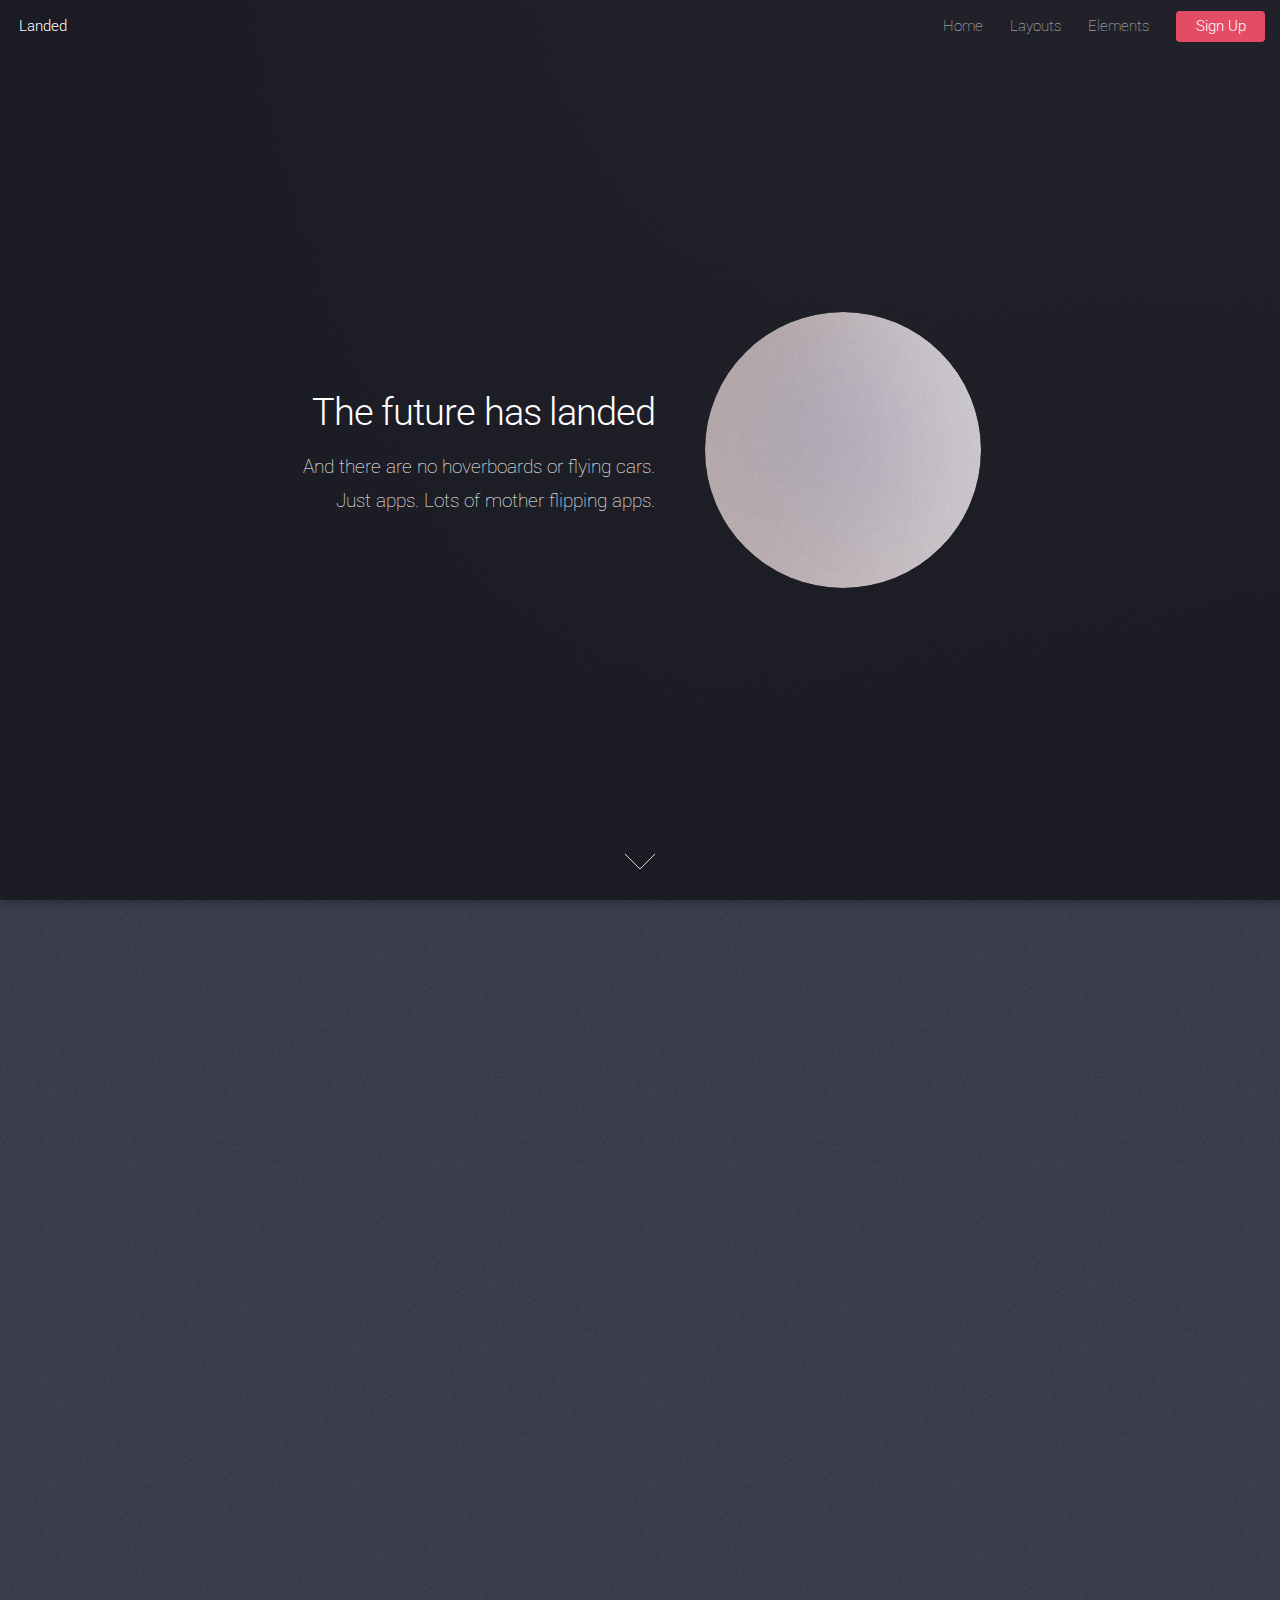
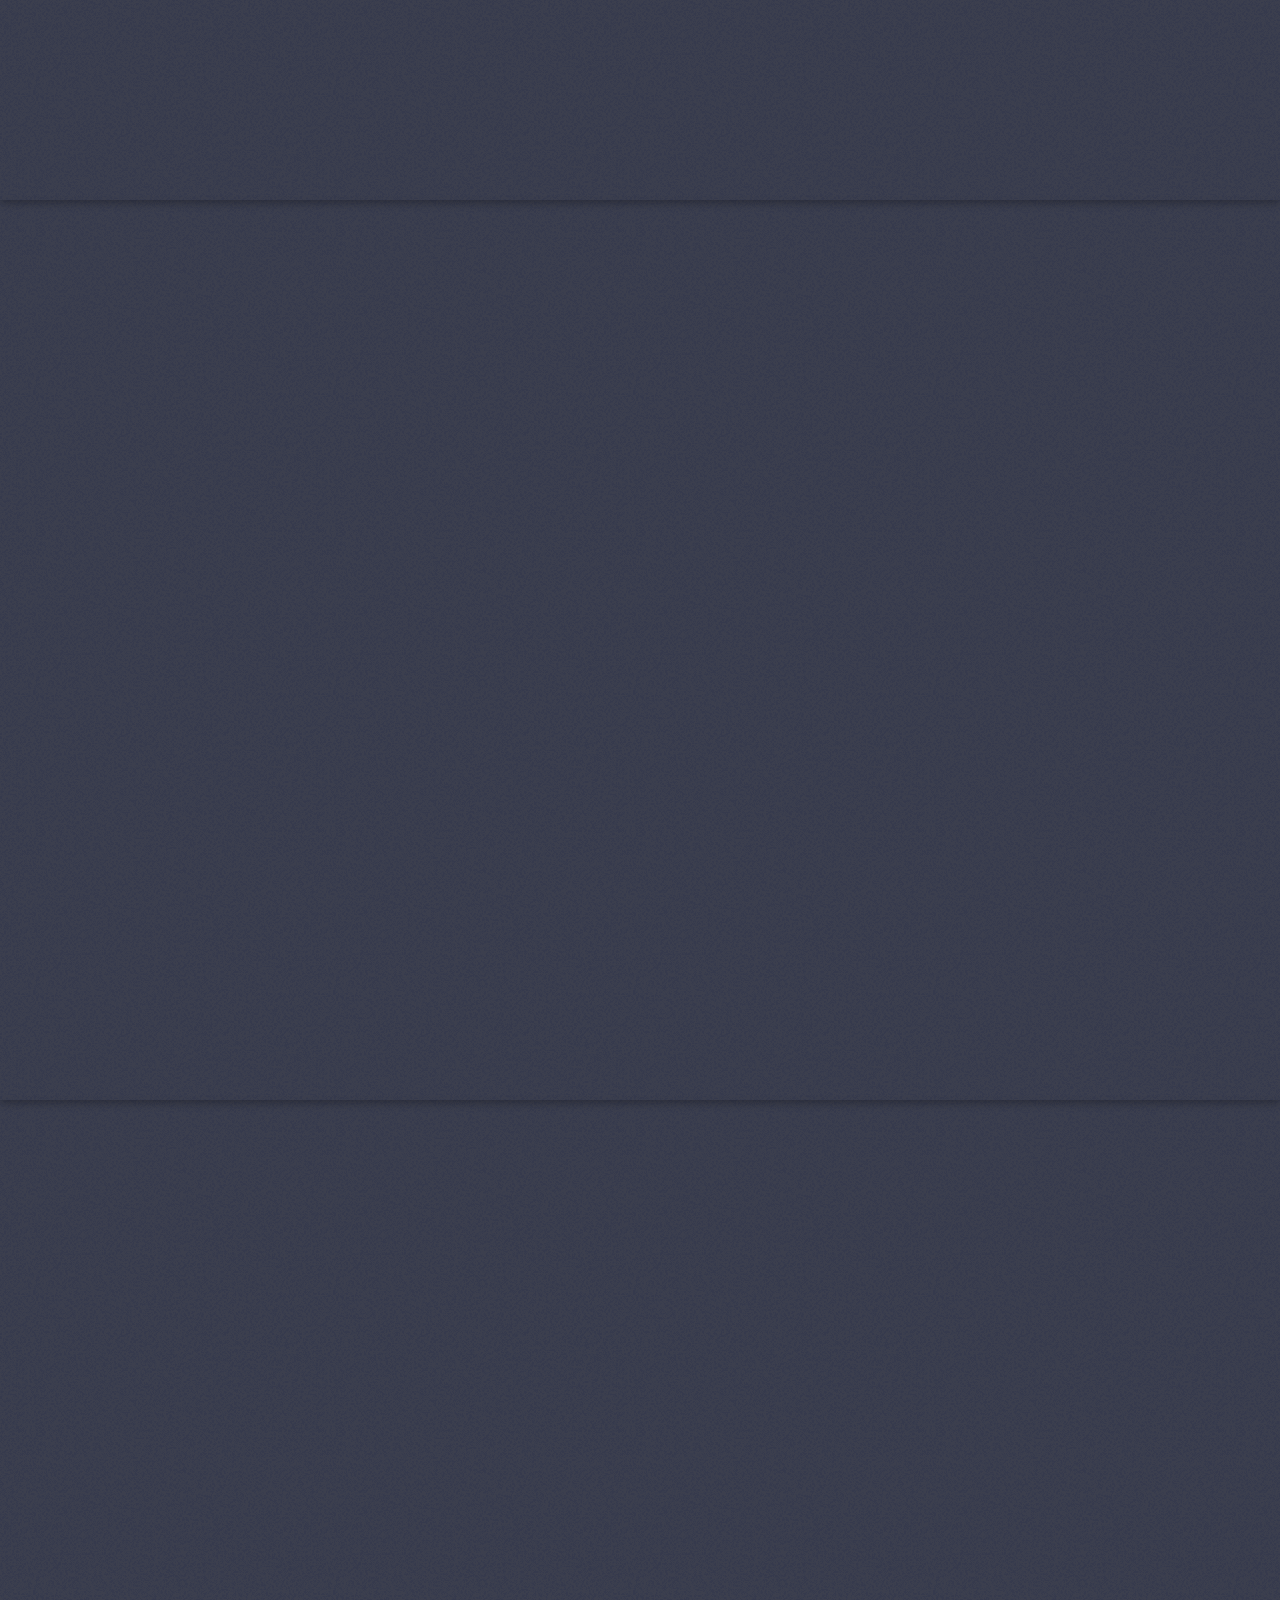
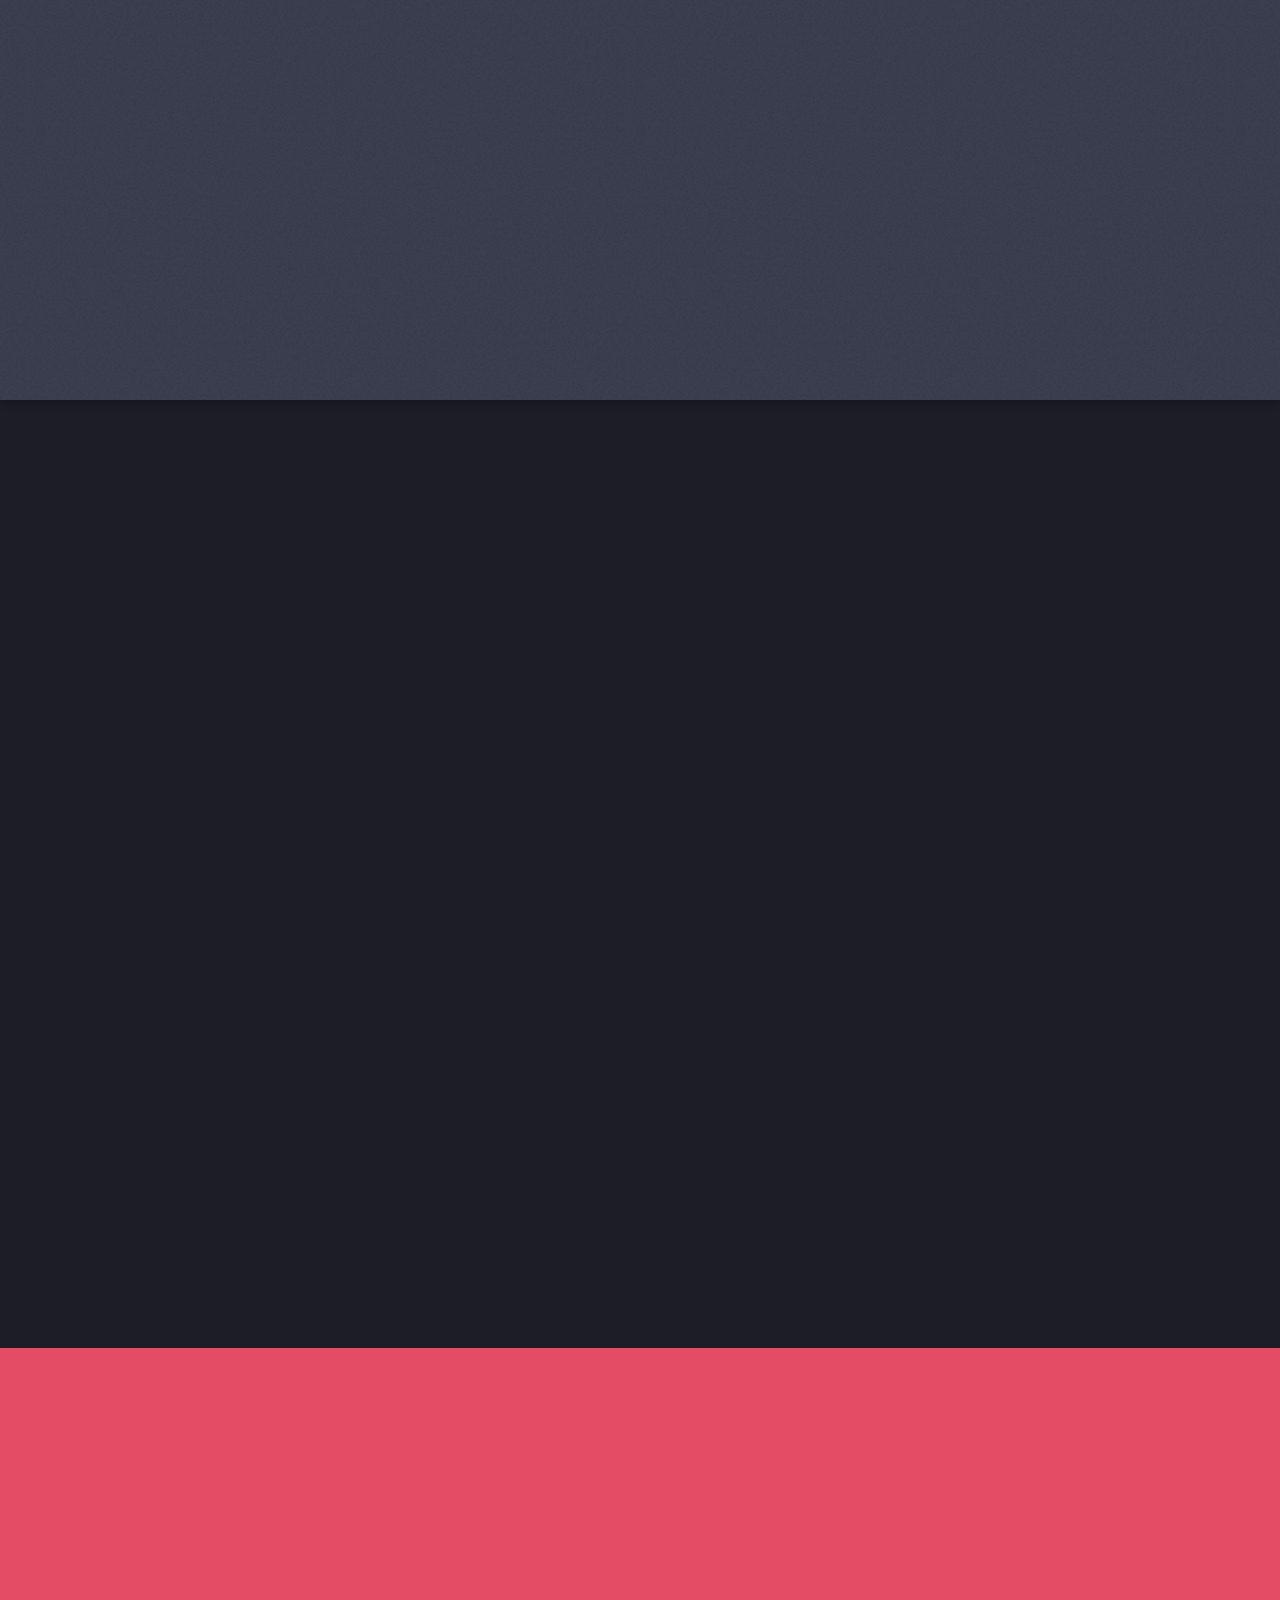
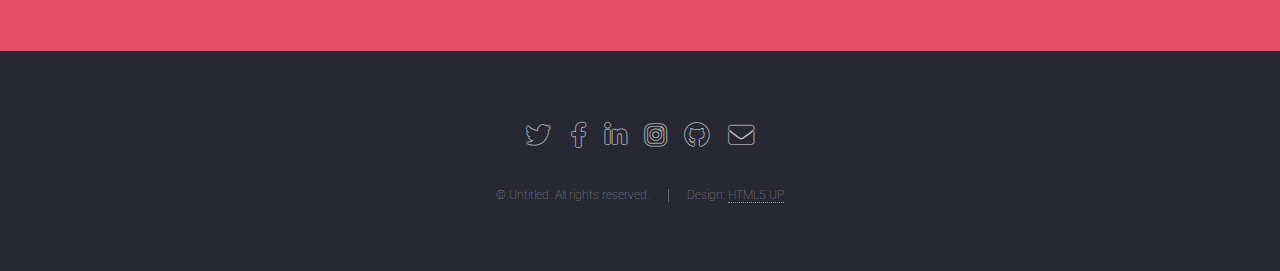
==== index.html @ 608f5d1c "First Commit - Template Land" ====
<!DOCTYPE HTML>
<!--
	Landed by HTML5 UP
	html5up.net | @ajlkn
	Free for personal and commercial use under the CCA 3.0 license (html5up.net/license)
-->
<html>
	<head>
		<title>Landed by HTML5 UP</title>
		<meta charset="utf-8" />
		<meta name="viewport" content="width=device-width, initial-scale=1, user-scalable=no" />
		<link rel="stylesheet" href="assets/css/main.css" />
		<noscript><link rel="stylesheet" href="assets/css/noscript.css" /></noscript>
	</head>
	<body class="is-preload landing">
		<div id="page-wrapper">

			<!-- Header -->
				<header id="header">
					<h1 id="logo"><a href="index.html">Landed</a></h1>
					<nav id="nav">
						<ul>
							<li><a href="index.html">Home</a></li>
							<li>
								<a href="#">Layouts</a>
								<ul>
									<li><a href="left-sidebar.html">Left Sidebar</a></li>
									<li><a href="right-sidebar.html">Right Sidebar</a></li>
									<li><a href="no-sidebar.html">No Sidebar</a></li>
									<li>
										<a href="#">Submenu</a>
										<ul>
											<li><a href="#">Option 1</a></li>
											<li><a href="#">Option 2</a></li>
											<li><a href="#">Option 3</a></li>
											<li><a href="#">Option 4</a></li>
										</ul>
									</li>
								</ul>
							</li>
							<li><a href="elements.html">Elements</a></li>
							<li><a href="#" class="button primary">Sign Up</a></li>
						</ul>
					</nav>
				</header>

			<!-- Banner -->
				<section id="banner">
					<div class="content">
						<header>
							<h2>The future has landed</h2>
							<p>And there are no hoverboards or flying cars.<br />
							Just apps. Lots of mother flipping apps.</p>
						</header>
						<span class="image"><img src="images/pic01.jpg" alt="" /></span>
					</div>
					<a href="#one" class="goto-next scrolly">Next</a>
				</section>

			<!-- One -->
				<section id="one" class="spotlight style1 bottom">
					<span class="image fit main"><img src="images/pic02.jpg" alt="" /></span>
					<div class="content">
						<div class="container">
							<div class="row">
								<div class="col-4 col-12-medium">
									<header>
										<h2>Odio faucibus ipsum integer consequat</h2>
										<p>Nascetur eu nibh vestibulum amet gravida nascetur praesent</p>
									</header>
								</div>
								<div class="col-4 col-12-medium">
									<p>Feugiat accumsan lorem eu ac lorem amet sed accumsan donec.
									Blandit orci porttitor semper. Arcu phasellus tortor enim mi
									nisi praesent dolor adipiscing. Integer mi sed nascetur cep aliquet
									augue varius tempus lobortis porttitor accumsan consequat
									adipiscing lorem dolor.</p>
								</div>
								<div class="col-4 col-12-medium">
									<p>Morbi enim nascetur et placerat lorem sed iaculis neque ante
									adipiscing adipiscing metus massa. Blandit orci porttitor semper.
									Arcu phasellus tortor enim mi mi nisi praesent adipiscing. Integer
									mi sed nascetur cep aliquet augue varius tempus. Feugiat lorem
									ipsum dolor nullam.</p>
								</div>
							</div>
						</div>
					</div>
					<a href="#two" class="goto-next scrolly">Next</a>
				</section>

			<!-- Two -->
				<section id="two" class="spotlight style2 right">
					<span class="image fit main"><img src="images/pic03.jpg" alt="" /></span>
					<div class="content">
						<header>
							<h2>Interdum amet non magna accumsan</h2>
							<p>Nunc commodo accumsan eget id nisi eu col volutpat magna</p>
						</header>
						<p>Feugiat accumsan lorem eu ac lorem amet ac arcu phasellus tortor enim mi mi nisi praesent adipiscing. Integer mi sed nascetur cep aliquet augue varius tempus lobortis porttitor lorem et accumsan consequat adipiscing lorem.</p>
						<ul class="actions">
							<li><a href="#" class="button">Learn More</a></li>
						</ul>
					</div>
					<a href="#three" class="goto-next scrolly">Next</a>
				</section>

			<!-- Three -->
				<section id="three" class="spotlight style3 left">
					<span class="image fit main bottom"><img src="images/pic04.jpg" alt="" /></span>
					<div class="content">
						<header>
							<h2>Interdum felis blandit praesent sed augue</h2>
							<p>Accumsan integer ultricies aliquam vel massa sapien phasellus</p>
						</header>
						<p>Feugiat accumsan lorem eu ac lorem amet ac arcu phasellus tortor enim mi mi nisi praesent adipiscing. Integer mi sed nascetur cep aliquet augue varius tempus lobortis porttitor lorem et accumsan consequat adipiscing lorem.</p>
						<ul class="actions">
							<li><a href="#" class="button">Learn More</a></li>
						</ul>
					</div>
					<a href="#four" class="goto-next scrolly">Next</a>
				</section>

			<!-- Four -->
				<section id="four" class="wrapper style1 special fade-up">
					<div class="container">
						<header class="major">
							<h2>Accumsan sed tempus adipiscing blandit</h2>
							<p>Iaculis ac volutpat vis non enim gravida nisi faucibus posuere arcu consequat</p>
						</header>
						<div class="box alt">
							<div class="row gtr-uniform">
								<section class="col-4 col-6-medium col-12-xsmall">
									<span class="icon solid alt major fa-chart-area"></span>
									<h3>Ipsum sed commodo</h3>
									<p>Feugiat accumsan lorem eu ac lorem amet accumsan donec. Blandit orci porttitor.</p>
								</section>
								<section class="col-4 col-6-medium col-12-xsmall">
									<span class="icon solid alt major fa-comment"></span>
									<h3>Eleifend lorem ornare</h3>
									<p>Feugiat accumsan lorem eu ac lorem amet accumsan donec. Blandit orci porttitor.</p>
								</section>
								<section class="col-4 col-6-medium col-12-xsmall">
									<span class="icon solid alt major fa-flask"></span>
									<h3>Cubilia cep lobortis</h3>
									<p>Feugiat accumsan lorem eu ac lorem amet accumsan donec. Blandit orci porttitor.</p>
								</section>
								<section class="col-4 col-6-medium col-12-xsmall">
									<span class="icon solid alt major fa-paper-plane"></span>
									<h3>Non semper interdum</h3>
									<p>Feugiat accumsan lorem eu ac lorem amet accumsan donec. Blandit orci porttitor.</p>
								</section>
								<section class="col-4 col-6-medium col-12-xsmall">
									<span class="icon solid alt major fa-file"></span>
									<h3>Odio laoreet accumsan</h3>
									<p>Feugiat accumsan lorem eu ac lorem amet accumsan donec. Blandit orci porttitor.</p>
								</section>
								<section class="col-4 col-6-medium col-12-xsmall">
									<span class="icon solid alt major fa-lock"></span>
									<h3>Massa arcu accumsan</h3>
									<p>Feugiat accumsan lorem eu ac lorem amet accumsan donec. Blandit orci porttitor.</p>
								</section>
							</div>
						</div>
						<footer class="major">
							<ul class="actions special">
								<li><a href="#" class="button">Magna sed feugiat</a></li>
							</ul>
						</footer>
					</div>
				</section>

			<!-- Five -->
				<section id="five" class="wrapper style2 special fade">
					<div class="container">
						<header>
							<h2>Magna faucibus lorem diam</h2>
							<p>Ante metus praesent faucibus ante integer id accumsan eleifend</p>
						</header>
						<form method="post" action="#" class="cta">
							<div class="row gtr-uniform gtr-50">
								<div class="col-8 col-12-xsmall"><input type="email" name="email" id="email" placeholder="Your Email Address" /></div>
								<div class="col-4 col-12-xsmall"><input type="submit" value="Get Started" class="fit primary" /></div>
							</div>
						</form>
					</div>
				</section>

			<!-- Footer -->
				<footer id="footer">
					<ul class="icons">
						<li><a href="#" class="icon brands alt fa-twitter"><span class="label">Twitter</span></a></li>
						<li><a href="#" class="icon brands alt fa-facebook-f"><span class="label">Facebook</span></a></li>
						<li><a href="#" class="icon brands alt fa-linkedin-in"><span class="label">LinkedIn</span></a></li>
						<li><a href="#" class="icon brands alt fa-instagram"><span class="label">Instagram</span></a></li>
						<li><a href="#" class="icon brands alt fa-github"><span class="label">GitHub</span></a></li>
						<li><a href="#" class="icon solid alt fa-envelope"><span class="label">Email</span></a></li>
					</ul>
					<ul class="copyright">
						<li>&copy; Untitled. All rights reserved.</li><li>Design: <a href="http://html5up.net">HTML5 UP</a></li>
					</ul>
				</footer>

		</div>

		<!-- Scripts -->
			<script src="assets/js/jquery.min.js"></script>
			<script src="assets/js/jquery.scrolly.min.js"></script>
			<script src="assets/js/jquery.dropotron.min.js"></script>
			<script src="assets/js/jquery.scrollex.min.js"></script>
			<script src="assets/js/browser.min.js"></script>
			<script src="assets/js/breakpoints.min.js"></script>
			<script src="assets/js/util.js"></script>
			<script src="assets/js/main.js"></script>

	</body>
</html>
---- assets/css/main.css ----
@import url("fontawesome-all.min.css");
@import url("https://fonts.googleapis.com/css?family=Roboto:100,300,100italic,300italic");

/*
	Landed by HTML5 UP
	html5up.net | @ajlkn
	Free for personal and commercial use under the CCA 3.0 license (html5up.net/license)
*/

html, body, div, span, applet, object,
iframe, h1, h2, h3, h4, h5, h6, p, blockquote,
pre, a, abbr, acronym, address, big, cite,
code, del, dfn, em, img, ins, kbd, q, s, samp,
small, strike, strong, sub, sup, tt, var, b,
u, i, center, dl, dt, dd, ol, ul, li, fieldset,
form, label, legend, table, caption, tbody,
tfoot, thead, tr, th, td, article, aside,
canvas, details, embed, figure, figcaption,
footer, header, hgroup, menu, nav, output, ruby,
section, summary, time, mark, audio, video {
	margin: 0;
	padding: 0;
	border: 0;
	font-size: 100%;
	font: inherit;
	vertical-align: baseline;}

article, aside, details, figcaption, figure,
footer, header, hgroup, menu, nav, section {
	display: block;}

body {
	line-height: 1;
}

ol, ul {
	list-style: none;
}

blockquote, q {
	quotes: none;
}

	blockquote:before, blockquote:after, q:before, q:after {
		content: '';
		content: none;
	}

table {
	border-collapse: collapse;
	border-spacing: 0;
}

body {
	-webkit-text-size-adjust: none;
}

mark {
	background-color: transparent;
	color: inherit;
}

input::-moz-focus-inner {
	border: 0;
	padding: 0;
}

input, select, textarea {
	-moz-appearance: none;
	-webkit-appearance: none;
	-ms-appearance: none;
	appearance: none;
}

/* Basic */

	html {
		box-sizing: border-box;
	}

	*, *:before, *:after {
		box-sizing: inherit;
	}

	html, body {
		background: #1c1d26;
	}

	body.is-preload *, body.is-preload *:before, body.is-preload *:after {
		-moz-animation: none !important;
		-webkit-animation: none !important;
		-ms-animation: none !important;
		animation: none !important;
		-moz-transition: none !important;
		-webkit-transition: none !important;
		-ms-transition: none !important;
		transition: none !important;
	}

	body, input, select, textarea {
		color: rgba(255, 255, 255, 0.75);
		font-family: "Roboto", Helvetica, sans-serif;
		font-size: 15pt;
		font-weight: 100;
		line-height: 1.75em;
	}

	a {
		-moz-transition: border-color 0.2s ease-in-out, color 0.2s ease-in-out;
		-webkit-transition: border-color 0.2s ease-in-out, color 0.2s ease-in-out;
		-ms-transition: border-color 0.2s ease-in-out, color 0.2s ease-in-out;
		transition: border-color 0.2s ease-in-out, color 0.2s ease-in-out;
		border-bottom: dotted 1px;
		color: #e44c65;
		text-decoration: none;
	}

		a:hover {
			color: #e44c65 !important;
			border-bottom-color: transparent;
		}

	strong, b {
		color: #ffffff;
		font-weight: 300;
	}

	em, i {
		font-style: italic;
	}

	p {
		margin: 0 0 2em 0;
	}

	h1, h2, h3, h4, h5, h6 {
		color: #ffffff;
		font-weight: 300;
		line-height: 1em;
		margin: 0 0 1em 0;
	}

		h1 a, h2 a, h3 a, h4 a, h5 a, h6 a {
			color: inherit;
			border: 0;
		}

	h2 {
		font-size: 2em;
		line-height: 1.5em;
		letter-spacing: -0.025em;
	}

	h3 {
		font-size: 1.35em;
		line-height: 1.5em;
	}

	h4 {
		font-size: 1.1em;
		line-height: 1.5em;
	}

	h5 {
		font-size: 0.9em;
		line-height: 1.5em;
	}

	h6 {
		font-size: 0.7em;
		line-height: 1.5em;
	}

	sub {
		font-size: 0.8em;
		position: relative;
		top: 0.5em;
	}

	sup {
		font-size: 0.8em;
		position: relative;
		top: -0.5em;
	}

	hr {
		border: 0;
		border-bottom: solid 1px rgba(255, 255, 255, 0.3);
		margin: 3em 0;
	}

		hr.major {
			margin: 4em 0;
		}

	blockquote {
		border-left: solid 4px rgba(255, 255, 255, 0.3);
		font-style: italic;
		margin: 0 0 2em 0;
		padding: 0.5em 0 0.5em 2em;
	}

	code {
		background: rgba(255, 255, 255, 0.075);
		border-radius: 4px;
		font-family: "Courier New", monospace;
		font-size: 0.9em;
		margin: 0 0.25em;
		padding: 0.25em 0.65em;
	}

	pre {
		-webkit-overflow-scrolling: touch;
		font-family: "Courier New", monospace;
		font-size: 0.9em;
		margin: 0 0 2em 0;
	}

		pre code {
			display: block;
			line-height: 1.75em;
			padding: 1em 1.5em;
			overflow-x: auto;
		}

	.align-left {
		text-align: left;
	}

	.align-center {
		text-align: center;
	}

	.align-right {
		text-align: right;
	}

/* Loader */

	@-moz-keyframes spinner-show {
		0% {
			opacity: 0;
		}

		100% {
			opacity: 1;
		}
	}

	@-webkit-keyframes spinner-show {
		0% {
			opacity: 0;
		}

		100% {
			opacity: 1;
		}
	}

	@-ms-keyframes spinner-show {
		0% {
			opacity: 0;
		}

		100% {
			opacity: 1;
		}
	}

	@keyframes spinner-show {
		0% {
			opacity: 0;
		}

		100% {
			opacity: 1;
		}
	}

	@-moz-keyframes spinner-hide {
		0% {
			color: rgba(255, 255, 255, 0.15);
			z-index: 100001;
			-moz-transform: scale(1) rotate(0deg);
			-webkit-transform: scale(1) rotate(0deg);
			-ms-transform: scale(1) rotate(0deg);
			transform: scale(1) rotate(0deg);
		}

		99% {
			color: #1c1d26;
			z-index: 100001;
			-moz-transform: scale(0.5) rotate(360deg);
			-webkit-transform: scale(0.5) rotate(360deg);
			-ms-transform: scale(0.5) rotate(360deg);
			transform: scale(0.5) rotate(360deg);
		}

		100% {
			color: #1c1d26;
			z-index: -1;
			-moz-transform: scale(0.5) rotate(360deg);
			-webkit-transform: scale(0.5) rotate(360deg);
			-ms-transform: scale(0.5) rotate(360deg);
			transform: scale(0.5) rotate(360deg);
		}
	}

	@-webkit-keyframes spinner-hide {
		0% {
			color: rgba(255, 255, 255, 0.15);
			z-index: 100001;
			-moz-transform: scale(1) rotate(0deg);
			-webkit-transform: scale(1) rotate(0deg);
			-ms-transform: scale(1) rotate(0deg);
			transform: scale(1) rotate(0deg);
		}

		99% {
			color: #1c1d26;
			z-index: 100001;
			-moz-transform: scale(0.5) rotate(360deg);
			-webkit-transform: scale(0.5) rotate(360deg);
			-ms-transform: scale(0.5) rotate(360deg);
			transform: scale(0.5) rotate(360deg);
		}

		100% {
			color: #1c1d26;
			z-index: -1;
			-moz-transform: scale(0.5) rotate(360deg);
			-webkit-transform: scale(0.5) rotate(360deg);
			-ms-transform: scale(0.5) rotate(360deg);
			transform: scale(0.5) rotate(360deg);
		}
	}

	@-ms-keyframes spinner-hide {
		0% {
			color: rgba(255, 255, 255, 0.15);
			z-index: 100001;
			-moz-transform: scale(1) rotate(0deg);
			-webkit-transform: scale(1) rotate(0deg);
			-ms-transform: scale(1) rotate(0deg);
			transform: scale(1) rotate(0deg);
		}

		99% {
			color: #1c1d26;
			z-index: 100001;
			-moz-transform: scale(0.5) rotate(360deg);
			-webkit-transform: scale(0.5) rotate(360deg);
			-ms-transform: scale(0.5) rotate(360deg);
			transform: scale(0.5) rotate(360deg);
		}

		100% {
			color: #1c1d26;
			z-index: -1;
			-moz-transform: scale(0.5) rotate(360deg);
			-webkit-transform: scale(0.5) rotate(360deg);
			-ms-transform: scale(0.5) rotate(360deg);
			transform: scale(0.5) rotate(360deg);
		}
	}

	@keyframes spinner-hide {
		0% {
			color: rgba(255, 255, 255, 0.15);
			z-index: 100001;
			-moz-transform: scale(1) rotate(0deg);
			-webkit-transform: scale(1) rotate(0deg);
			-ms-transform: scale(1) rotate(0deg);
			transform: scale(1) rotate(0deg);
		}

		99% {
			color: #1c1d26;
			z-index: 100001;
			-moz-transform: scale(0.5) rotate(360deg);
			-webkit-transform: scale(0.5) rotate(360deg);
			-ms-transform: scale(0.5) rotate(360deg);
			transform: scale(0.5) rotate(360deg);
		}

		100% {
			color: #1c1d26;
			z-index: -1;
			-moz-transform: scale(0.5) rotate(360deg);
			-webkit-transform: scale(0.5) rotate(360deg);
			-ms-transform: scale(0.5) rotate(360deg);
			transform: scale(0.5) rotate(360deg);
		}
	}

	@-moz-keyframes spinner-rotate {
		0% {
			-moz-transform: scale(1) rotate(0deg);
			-webkit-transform: scale(1) rotate(0deg);
			-ms-transform: scale(1) rotate(0deg);
			transform: scale(1) rotate(0deg);
		}

		100% {
			-moz-transform: scale(1) rotate(360deg);
			-webkit-transform: scale(1) rotate(360deg);
			-ms-transform: scale(1) rotate(360deg);
			transform: scale(1) rotate(360deg);
		}
	}

	@-webkit-keyframes spinner-rotate {
		0% {
			-moz-transform: scale(1) rotate(0deg);
			-webkit-transform: scale(1) rotate(0deg);
			-ms-transform: scale(1) rotate(0deg);
			transform: scale(1) rotate(0deg);
		}

		100% {
			-moz-transform: scale(1) rotate(360deg);
			-webkit-transform: scale(1) rotate(360deg);
			-ms-transform: scale(1) rotate(360deg);
			transform: scale(1) rotate(360deg);
		}
	}

	@-ms-keyframes spinner-rotate {
		0% {
			-moz-transform: scale(1) rotate(0deg);
			-webkit-transform: scale(1) rotate(0deg);
			-ms-transform: scale(1) rotate(0deg);
			transform: scale(1) rotate(0deg);
		}

		100% {
			-moz-transform: scale(1) rotate(360deg);
			-webkit-transform: scale(1) rotate(360deg);
			-ms-transform: scale(1) rotate(360deg);
			transform: scale(1) rotate(360deg);
		}
	}

	@keyframes spinner-rotate {
		0% {
			-moz-transform: scale(1) rotate(0deg);
			-webkit-transform: scale(1) rotate(0deg);
			-ms-transform: scale(1) rotate(0deg);
			transform: scale(1) rotate(0deg);
		}

		100% {
			-moz-transform: scale(1) rotate(360deg);
			-webkit-transform: scale(1) rotate(360deg);
			-ms-transform: scale(1) rotate(360deg);
			transform: scale(1) rotate(360deg);
		}
	}

	@-moz-keyframes overlay-hide {
		0% {
			opacity: 1;
			z-index: 100000;
		}

		15% {
			opacity: 1;
			z-index: 100000;
		}

		99% {
			opacity: 0;
			z-index: 100000;
		}

		100% {
			opacity: 0;
			z-index: -1;
		}
	}

	@-webkit-keyframes overlay-hide {
		0% {
			opacity: 1;
			z-index: 100000;
		}

		15% {
			opacity: 1;
			z-index: 100000;
		}

		99% {
			opacity: 0;
			z-index: 100000;
		}

		100% {
			opacity: 0;
			z-index: -1;
		}
	}

	@-ms-keyframes overlay-hide {
		0% {
			opacity: 1;
			z-index: 100000;
		}

		15% {
			opacity: 1;
			z-index: 100000;
		}

		99% {
			opacity: 0;
			z-index: 100000;
		}

		100% {
			opacity: 0;
			z-index: -1;
		}
	}

	@keyframes overlay-hide {
		0% {
			opacity: 1;
			z-index: 100000;
		}

		15% {
			opacity: 1;
			z-index: 100000;
		}

		99% {
			opacity: 0;
			z-index: 100000;
		}

		100% {
			opacity: 0;
			z-index: -1;
		}
	}

	body.landing {
		text-decoration: none;
	}

		body.landing:before {
			-moz-osx-font-smoothing: grayscale;
			-webkit-font-smoothing: antialiased;
			display: inline-block;
			font-style: normal;
			font-variant: normal;
			text-rendering: auto;
			line-height: 1;
			text-transform: none !important;
			font-family: 'Font Awesome 5 Free';
			font-weight: 900;
		}

		body.landing:before {
			-moz-animation: spinner-show 1.5s 1 0.25s ease forwards, spinner-hide 0.25s ease-in-out forwards !important;
			-webkit-animation: spinner-show 1.5s 1 0.25s ease forwards, spinner-hide 0.25s ease-in-out forwards !important;
			-ms-animation: spinner-show 1.5s 1 0.25s ease forwards, spinner-hide 0.25s ease-in-out forwards !important;
			animation: spinner-show 1.5s 1 0.25s ease forwards, spinner-hide 0.25s ease-in-out forwards !important;
			-moz-transform-origin: 50% 50%;
			-webkit-transform-origin: 50% 50%;
			-ms-transform-origin: 50% 50%;
			transform-origin: 50% 50%;
			color: rgba(255, 255, 255, 0.15);
			content: '\f1ce';
			cursor: default;
			display: block;
			font-size: 2em;
			height: 2em;
			left: 50%;
			line-height: 2em;
			margin: -1em 0 0 -1em;
			opacity: 0;
			position: fixed;
			text-align: center;
			top: 50%;
			width: 2em;
			z-index: -1;
		}

		body.landing:after {
			-moz-animation: overlay-hide 1.5s ease-in forwards !important;
			-webkit-animation: overlay-hide 1.5s ease-in forwards !important;
			-ms-animation: overlay-hide 1.5s ease-in forwards !important;
			animation: overlay-hide 1.5s ease-in forwards !important;
			background: #1c1d26;
			content: '';
			display: block;
			height: 100%;
			left: 0;
			opacity: 0;
			position: fixed;
			top: 0;
			width: 100%;
			z-index: -1;
		}

		body.landing.is-preload:before {
			-moz-animation: spinner-show 1.5s 1 0.25s ease forwards, spinner-rotate 0.75s infinite linear !important;
			-webkit-animation: spinner-show 1.5s 1 0.25s ease forwards, spinner-rotate 0.75s infinite linear !important;
			-ms-animation: spinner-show 1.5s 1 0.25s ease forwards, spinner-rotate 0.75s infinite linear !important;
			animation: spinner-show 1.5s 1 0.25s ease forwards, spinner-rotate 0.75s infinite linear !important;
			z-index: 100001;
		}

		body.landing.is-preload:after {
			-moz-animation: none !important;
			-webkit-animation: none !important;
			-ms-animation: none !important;
			animation: none !important;
			opacity: 1;
			z-index: 100000;
		}

	@media (-webkit-min-device-pixel-ratio: 2) {

		body.landing:before {
			line-height: 2.025em;
		}

	}

/* Container */

	.container {
		margin: 0 auto;
		max-width: calc(100% - 4em);
		width: 70em;
	}

		.container.xsmall {
			width: 17.5em;
		}

		.container.small {
			width: 35em;
		}

		.container.medium {
			width: 52.5em;
		}

		.container.large {
			width: 87.5em;
		}

		.container.xlarge {
			width: 105em;
		}

		.container.max {
			width: 100%;
		}

		@media screen and (max-width: 1280px) {

			.container {
				width: 90%;
				max-width: 100%;
			}

		}

		@media screen and (max-width: 980px) {

			.container {
				width: 100% !important;
			}

		}

/* Row */

	.row {
		display: flex;
		flex-wrap: wrap;
		box-sizing: border-box;
		align-items: stretch;
	}

		.row > * {
			box-sizing: border-box;
		}

		.row.gtr-uniform > * > :last-child {
			margin-bottom: 0;
		}

		.row.aln-left {
			justify-content: flex-start;
		}

		.row.aln-center {
			justify-content: center;
		}

		.row.aln-right {
			justify-content: flex-end;
		}

		.row.aln-top {
			align-items: flex-start;
		}

		.row.aln-middle {
			align-items: center;
		}

		.row.aln-bottom {
			align-items: flex-end;
		}

		.row > .imp {
			order: -1;
		}

		.row > .col-1 {
			width: 8.33333%;
		}

		.row > .off-1 {
			margin-left: 8.33333%;
		}

		.row > .col-2 {
			width: 16.66667%;
		}

		.row > .off-2 {
			margin-left: 16.66667%;
		}

		.row > .col-3 {
			width: 25%;
		}

		.row > .off-3 {
			margin-left: 25%;
		}

		.row > .col-4 {
			width: 33.33333%;
		}

		.row > .off-4 {
			margin-left: 33.33333%;
		}

		.row > .col-5 {
			width: 41.66667%;
		}

		.row > .off-5 {
			margin-left: 41.66667%;
		}

		.row > .col-6 {
			width: 50%;
		}

		.row > .off-6 {
			margin-left: 50%;
		}

		.row > .col-7 {
			width: 58.33333%;
		}

		.row > .off-7 {
			margin-left: 58.33333%;
		}

		.row > .col-8 {
			width: 66.66667%;
		}

		.row > .off-8 {
			margin-left: 66.66667%;
		}

		.row > .col-9 {
			width: 75%;
		}

		.row > .off-9 {
			margin-left: 75%;
		}

		.row > .col-10 {
			width: 83.33333%;
		}

		.row > .off-10 {
			margin-left: 83.33333%;
		}

		.row > .col-11 {
			width: 91.66667%;
		}

		.row > .off-11 {
			margin-left: 91.66667%;
		}

		.row > .col-12 {
			width: 100%;
		}

		.row > .off-12 {
			margin-left: 100%;
		}

		.row.gtr-0 {
			margin-top: 0;
			margin-left: 0em;
		}

			.row.gtr-0 > * {
				padding: 0 0 0 0em;
			}

			.row.gtr-0.gtr-uniform {
				margin-top: 0em;
			}

				.row.gtr-0.gtr-uniform > * {
					padding-top: 0em;
				}

		.row.gtr-25 {
			margin-top: 0;
			margin-left: -0.625em;
		}

			.row.gtr-25 > * {
				padding: 0 0 0 0.625em;
			}

			.row.gtr-25.gtr-uniform {
				margin-top: -0.625em;
			}

				.row.gtr-25.gtr-uniform > * {
					padding-top: 0.625em;
				}

		.row.gtr-50 {
			margin-top: 0;
			margin-left: -1.25em;
		}

			.row.gtr-50 > * {
				padding: 0 0 0 1.25em;
			}

			.row.gtr-50.gtr-uniform {
				margin-top: -1.25em;
			}

				.row.gtr-50.gtr-uniform > * {
					padding-top: 1.25em;
				}

		.row {
			margin-top: 0;
			margin-left: -2.5em;
		}

			.row > * {
				padding: 0 0 0 2.5em;
			}

			.row.gtr-uniform {
				margin-top: -2.5em;
			}

				.row.gtr-uniform > * {
					padding-top: 2.5em;
				}

		.row.gtr-150 {
			margin-top: 0;
			margin-left: -3.75em;
		}

			.row.gtr-150 > * {
				padding: 0 0 0 3.75em;
			}

			.row.gtr-150.gtr-uniform {
				margin-top: -3.75em;
			}

				.row.gtr-150.gtr-uniform > * {
					padding-top: 3.75em;
				}

		.row.gtr-200 {
			margin-top: 0;
			margin-left: -5em;
		}

			.row.gtr-200 > * {
				padding: 0 0 0 5em;
			}

			.row.gtr-200.gtr-uniform {
				margin-top: -5em;
			}

				.row.gtr-200.gtr-uniform > * {
					padding-top: 5em;
				}

		@media screen and (max-width: 1680px) {

			.row {
				display: flex;
				flex-wrap: wrap;
				box-sizing: border-box;
				align-items: stretch;
			}

				.row > * {
					box-sizing: border-box;
				}

				.row.gtr-uniform > * > :last-child {
					margin-bottom: 0;
				}

				.row.aln-left {
					justify-content: flex-start;
				}

				.row.aln-center {
					justify-content: center;
				}

				.row.aln-right {
					justify-content: flex-end;
				}

				.row.aln-top {
					align-items: flex-start;
				}

				.row.aln-middle {
					align-items: center;
				}

				.row.aln-bottom {
					align-items: flex-end;
				}

				.row > .imp-xlarge {
					order: -1;
				}

				.row > .col-1-xlarge {
					width: 8.33333%;
				}

				.row > .off-1-xlarge {
					margin-left: 8.33333%;
				}

				.row > .col-2-xlarge {
					width: 16.66667%;
				}

				.row > .off-2-xlarge {
					margin-left: 16.66667%;
				}

				.row > .col-3-xlarge {
					width: 25%;
				}

				.row > .off-3-xlarge {
					margin-left: 25%;
				}

				.row > .col-4-xlarge {
					width: 33.33333%;
				}

				.row > .off-4-xlarge {
					margin-left: 33.33333%;
				}

				.row > .col-5-xlarge {
					width: 41.66667%;
				}

				.row > .off-5-xlarge {
					margin-left: 41.66667%;
				}

				.row > .col-6-xlarge {
					width: 50%;
				}

				.row > .off-6-xlarge {
					margin-left: 50%;
				}

				.row > .col-7-xlarge {
					width: 58.33333%;
				}

				.row > .off-7-xlarge {
					margin-left: 58.33333%;
				}

				.row > .col-8-xlarge {
					width: 66.66667%;
				}

				.row > .off-8-xlarge {
					margin-left: 66.66667%;
				}

				.row > .col-9-xlarge {
					width: 75%;
				}

				.row > .off-9-xlarge {
					margin-left: 75%;
				}

				.row > .col-10-xlarge {
					width: 83.33333%;
				}

				.row > .off-10-xlarge {
					margin-left: 83.33333%;
				}

				.row > .col-11-xlarge {
					width: 91.66667%;
				}

				.row > .off-11-xlarge {
					margin-left: 91.66667%;
				}

				.row > .col-12-xlarge {
					width: 100%;
				}

				.row > .off-12-xlarge {
					margin-left: 100%;
				}

				.row.gtr-0 {
					margin-top: 0;
					margin-left: 0em;
				}

					.row.gtr-0 > * {
						padding: 0 0 0 0em;
					}

					.row.gtr-0.gtr-uniform {
						margin-top: 0em;
					}

						.row.gtr-0.gtr-uniform > * {
							padding-top: 0em;
						}

				.row.gtr-25 {
					margin-top: 0;
					margin-left: -0.625em;
				}

					.row.gtr-25 > * {
						padding: 0 0 0 0.625em;
					}

					.row.gtr-25.gtr-uniform {
						margin-top: -0.625em;
					}

						.row.gtr-25.gtr-uniform > * {
							padding-top: 0.625em;
						}

				.row.gtr-50 {
					margin-top: 0;
					margin-left: -1.25em;
				}

					.row.gtr-50 > * {
						padding: 0 0 0 1.25em;
					}

					.row.gtr-50.gtr-uniform {
						margin-top: -1.25em;
					}

						.row.gtr-50.gtr-uniform > * {
							padding-top: 1.25em;
						}

				.row {
					margin-top: 0;
					margin-left: -2.5em;
				}

					.row > * {
						padding: 0 0 0 2.5em;
					}

					.row.gtr-uniform {
						margin-top: -2.5em;
					}

						.row.gtr-uniform > * {
							padding-top: 2.5em;
						}

				.row.gtr-150 {
					margin-top: 0;
					margin-left: -3.75em;
				}

					.row.gtr-150 > * {
						padding: 0 0 0 3.75em;
					}

					.row.gtr-150.gtr-uniform {
						margin-top: -3.75em;
					}

						.row.gtr-150.gtr-uniform > * {
							padding-top: 3.75em;
						}

				.row.gtr-200 {
					margin-top: 0;
					margin-left: -5em;
				}

					.row.gtr-200 > * {
						padding: 0 0 0 5em;
					}

					.row.gtr-200.gtr-uniform {
						margin-top: -5em;
					}

						.row.gtr-200.gtr-uniform > * {
							padding-top: 5em;
						}

		}

		@media screen and (max-width: 1280px) {

			.row {
				display: flex;
				flex-wrap: wrap;
				box-sizing: border-box;
				align-items: stretch;
			}

				.row > * {
					box-sizing: border-box;
				}

				.row.gtr-uniform > * > :last-child {
					margin-bottom: 0;
				}

				.row.aln-left {
					justify-content: flex-start;
				}

				.row.aln-center {
					justify-content: center;
				}

				.row.aln-right {
					justify-content: flex-end;
				}

				.row.aln-top {
					align-items: flex-start;
				}

				.row.aln-middle {
					align-items: center;
				}

				.row.aln-bottom {
					align-items: flex-end;
				}

				.row > .imp-large {
					order: -1;
				}

				.row > .col-1-large {
					width: 8.33333%;
				}

				.row > .off-1-large {
					margin-left: 8.33333%;
				}

				.row > .col-2-large {
					width: 16.66667%;
				}

				.row > .off-2-large {
					margin-left: 16.66667%;
				}

				.row > .col-3-large {
					width: 25%;
				}

				.row > .off-3-large {
					margin-left: 25%;
				}

				.row > .col-4-large {
					width: 33.33333%;
				}

				.row > .off-4-large {
					margin-left: 33.33333%;
				}

				.row > .col-5-large {
					width: 41.66667%;
				}

				.row > .off-5-large {
					margin-left: 41.66667%;
				}

				.row > .col-6-large {
					width: 50%;
				}

				.row > .off-6-large {
					margin-left: 50%;
				}

				.row > .col-7-large {
					width: 58.33333%;
				}

				.row > .off-7-large {
					margin-left: 58.33333%;
				}

				.row > .col-8-large {
					width: 66.66667%;
				}

				.row > .off-8-large {
					margin-left: 66.66667%;
				}

				.row > .col-9-large {
					width: 75%;
				}

				.row > .off-9-large {
					margin-left: 75%;
				}

				.row > .col-10-large {
					width: 83.33333%;
				}

				.row > .off-10-large {
					margin-left: 83.33333%;
				}

				.row > .col-11-large {
					width: 91.66667%;
				}

				.row > .off-11-large {
					margin-left: 91.66667%;
				}

				.row > .col-12-large {
					width: 100%;
				}

				.row > .off-12-large {
					margin-left: 100%;
				}

				.row.gtr-0 {
					margin-top: 0;
					margin-left: 0em;
				}

					.row.gtr-0 > * {
						padding: 0 0 0 0em;
					}

					.row.gtr-0.gtr-uniform {
						margin-top: 0em;
					}

						.row.gtr-0.gtr-uniform > * {
							padding-top: 0em;
						}

				.row.gtr-25 {
					margin-top: 0;
					margin-left: -0.625em;
				}

					.row.gtr-25 > * {
						padding: 0 0 0 0.625em;
					}

					.row.gtr-25.gtr-uniform {
						margin-top: -0.625em;
					}

						.row.gtr-25.gtr-uniform > * {
							padding-top: 0.625em;
						}

				.row.gtr-50 {
					margin-top: 0;
					margin-left: -1.25em;
				}

					.row.gtr-50 > * {
						padding: 0 0 0 1.25em;
					}

					.row.gtr-50.gtr-uniform {
						margin-top: -1.25em;
					}

						.row.gtr-50.gtr-uniform > * {
							padding-top: 1.25em;
						}

				.row {
					margin-top: 0;
					margin-left: -2.5em;
				}

					.row > * {
						padding: 0 0 0 2.5em;
					}

					.row.gtr-uniform {
						margin-top: -2.5em;
					}

						.row.gtr-uniform > * {
							padding-top: 2.5em;
						}

				.row.gtr-150 {
					margin-top: 0;
					margin-left: -3.75em;
				}

					.row.gtr-150 > * {
						padding: 0 0 0 3.75em;
					}

					.row.gtr-150.gtr-uniform {
						margin-top: -3.75em;
					}

						.row.gtr-150.gtr-uniform > * {
							padding-top: 3.75em;
						}

				.row.gtr-200 {
					margin-top: 0;
					margin-left: -5em;
				}

					.row.gtr-200 > * {
						padding: 0 0 0 5em;
					}

					.row.gtr-200.gtr-uniform {
						margin-top: -5em;
					}

						.row.gtr-200.gtr-uniform > * {
							padding-top: 5em;
						}

		}

		@media screen and (max-width: 980px) {

			.row {
				display: flex;
				flex-wrap: wrap;
				box-sizing: border-box;
				align-items: stretch;
			}

				.row > * {
					box-sizing: border-box;
				}

				.row.gtr-uniform > * > :last-child {
					margin-bottom: 0;
				}

				.row.aln-left {
					justify-content: flex-start;
				}

				.row.aln-center {
					justify-content: center;
				}

				.row.aln-right {
					justify-content: flex-end;
				}

				.row.aln-top {
					align-items: flex-start;
				}

				.row.aln-middle {
					align-items: center;
				}

				.row.aln-bottom {
					align-items: flex-end;
				}

				.row > .imp-medium {
					order: -1;
				}

				.row > .col-1-medium {
					width: 8.33333%;
				}

				.row > .off-1-medium {
					margin-left: 8.33333%;
				}

				.row > .col-2-medium {
					width: 16.66667%;
				}

				.row > .off-2-medium {
					margin-left: 16.66667%;
				}

				.row > .col-3-medium {
					width: 25%;
				}

				.row > .off-3-medium {
					margin-left: 25%;
				}

				.row > .col-4-medium {
					width: 33.33333%;
				}

				.row > .off-4-medium {
					margin-left: 33.33333%;
				}

				.row > .col-5-medium {
					width: 41.66667%;
				}

				.row > .off-5-medium {
					margin-left: 41.66667%;
				}

				.row > .col-6-medium {
					width: 50%;
				}

				.row > .off-6-medium {
					margin-left: 50%;
				}

				.row > .col-7-medium {
					width: 58.33333%;
				}

				.row > .off-7-medium {
					margin-left: 58.33333%;
				}

				.row > .col-8-medium {
					width: 66.66667%;
				}

				.row > .off-8-medium {
					margin-left: 66.66667%;
				}

				.row > .col-9-medium {
					width: 75%;
				}

				.row > .off-9-medium {
					margin-left: 75%;
				}

				.row > .col-10-medium {
					width: 83.33333%;
				}

				.row > .off-10-medium {
					margin-left: 83.33333%;
				}

				.row > .col-11-medium {
					width: 91.66667%;
				}

				.row > .off-11-medium {
					margin-left: 91.66667%;
				}

				.row > .col-12-medium {
					width: 100%;
				}

				.row > .off-12-medium {
					margin-left: 100%;
				}

				.row.gtr-0 {
					margin-top: 0;
					margin-left: 0em;
				}

					.row.gtr-0 > * {
						padding: 0 0 0 0em;
					}

					.row.gtr-0.gtr-uniform {
						margin-top: 0em;
					}

						.row.gtr-0.gtr-uniform > * {
							padding-top: 0em;
						}

				.row.gtr-25 {
					margin-top: 0;
					margin-left: -0.625em;
				}

					.row.gtr-25 > * {
						padding: 0 0 0 0.625em;
					}

					.row.gtr-25.gtr-uniform {
						margin-top: -0.625em;
					}

						.row.gtr-25.gtr-uniform > * {
							padding-top: 0.625em;
						}

				.row.gtr-50 {
					margin-top: 0;
					margin-left: -1.25em;
				}

					.row.gtr-50 > * {
						padding: 0 0 0 1.25em;
					}

					.row.gtr-50.gtr-uniform {
						margin-top: -1.25em;
					}

						.row.gtr-50.gtr-uniform > * {
							padding-top: 1.25em;
						}

				.row {
					margin-top: 0;
					margin-left: -2.5em;
				}

					.row > * {
						padding: 0 0 0 2.5em;
					}

					.row.gtr-uniform {
						margin-top: -2.5em;
					}

						.row.gtr-uniform > * {
							padding-top: 2.5em;
						}

				.row.gtr-150 {
					margin-top: 0;
					margin-left: -3.75em;
				}

					.row.gtr-150 > * {
						padding: 0 0 0 3.75em;
					}

					.row.gtr-150.gtr-uniform {
						margin-top: -3.75em;
					}

						.row.gtr-150.gtr-uniform > * {
							padding-top: 3.75em;
						}

				.row.gtr-200 {
					margin-top: 0;
					margin-left: -5em;
				}

					.row.gtr-200 > * {
						padding: 0 0 0 5em;
					}

					.row.gtr-200.gtr-uniform {
						margin-top: -5em;
					}

						.row.gtr-200.gtr-uniform > * {
							padding-top: 5em;
						}

		}

		@media screen and (max-width: 736px) {

			.row {
				display: flex;
				flex-wrap: wrap;
				box-sizing: border-box;
				align-items: stretch;
			}

				.row > * {
					box-sizing: border-box;
				}

				.row.gtr-uniform > * > :last-child {
					margin-bottom: 0;
				}

				.row.aln-left {
					justify-content: flex-start;
				}

				.row.aln-center {
					justify-content: center;
				}

				.row.aln-right {
					justify-content: flex-end;
				}

				.row.aln-top {
					align-items: flex-start;
				}

				.row.aln-middle {
					align-items: center;
				}

				.row.aln-bottom {
					align-items: flex-end;
				}

				.row > .imp-small {
					order: -1;
				}

				.row > .col-1-small {
					width: 8.33333%;
				}

				.row > .off-1-small {
					margin-left: 8.33333%;
				}

				.row > .col-2-small {
					width: 16.66667%;
				}

				.row > .off-2-small {
					margin-left: 16.66667%;
				}

				.row > .col-3-small {
					width: 25%;
				}

				.row > .off-3-small {
					margin-left: 25%;
				}

				.row > .col-4-small {
					width: 33.33333%;
				}

				.row > .off-4-small {
					margin-left: 33.33333%;
				}

				.row > .col-5-small {
					width: 41.66667%;
				}

				.row > .off-5-small {
					margin-left: 41.66667%;
				}

				.row > .col-6-small {
					width: 50%;
				}

				.row > .off-6-small {
					margin-left: 50%;
				}

				.row > .col-7-small {
					width: 58.33333%;
				}

				.row > .off-7-small {
					margin-left: 58.33333%;
				}

				.row > .col-8-small {
					width: 66.66667%;
				}

				.row > .off-8-small {
					margin-left: 66.66667%;
				}

				.row > .col-9-small {
					width: 75%;
				}

				.row > .off-9-small {
					margin-left: 75%;
				}

				.row > .col-10-small {
					width: 83.33333%;
				}

				.row > .off-10-small {
					margin-left: 83.33333%;
				}

				.row > .col-11-small {
					width: 91.66667%;
				}

				.row > .off-11-small {
					margin-left: 91.66667%;
				}

				.row > .col-12-small {
					width: 100%;
				}

				.row > .off-12-small {
					margin-left: 100%;
				}

				.row.gtr-0 {
					margin-top: 0;
					margin-left: 0em;
				}

					.row.gtr-0 > * {
						padding: 0 0 0 0em;
					}

					.row.gtr-0.gtr-uniform {
						margin-top: 0em;
					}

						.row.gtr-0.gtr-uniform > * {
							padding-top: 0em;
						}

				.row.gtr-25 {
					margin-top: 0;
					margin-left: -0.625em;
				}

					.row.gtr-25 > * {
						padding: 0 0 0 0.625em;
					}

					.row.gtr-25.gtr-uniform {
						margin-top: -0.625em;
					}

						.row.gtr-25.gtr-uniform > * {
							padding-top: 0.625em;
						}

				.row.gtr-50 {
					margin-top: 0;
					margin-left: -1.25em;
				}

					.row.gtr-50 > * {
						padding: 0 0 0 1.25em;
					}

					.row.gtr-50.gtr-uniform {
						margin-top: -1.25em;
					}

						.row.gtr-50.gtr-uniform > * {
							padding-top: 1.25em;
						}

				.row {
					margin-top: 0;
					margin-left: -2.5em;
				}

					.row > * {
						padding: 0 0 0 2.5em;
					}

					.row.gtr-uniform {
						margin-top: -2.5em;
					}

						.row.gtr-uniform > * {
							padding-top: 2.5em;
						}

				.row.gtr-150 {
					margin-top: 0;
					margin-left: -3.75em;
				}

					.row.gtr-150 > * {
						padding: 0 0 0 3.75em;
					}

					.row.gtr-150.gtr-uniform {
						margin-top: -3.75em;
					}

						.row.gtr-150.gtr-uniform > * {
							padding-top: 3.75em;
						}

				.row.gtr-200 {
					margin-top: 0;
					margin-left: -5em;
				}

					.row.gtr-200 > * {
						padding: 0 0 0 5em;
					}

					.row.gtr-200.gtr-uniform {
						margin-top: -5em;
					}

						.row.gtr-200.gtr-uniform > * {
							padding-top: 5em;
						}

		}

		@media screen and (max-width: 480px) {

			.row {
				display: flex;
				flex-wrap: wrap;
				box-sizing: border-box;
				align-items: stretch;
			}

				.row > * {
					box-sizing: border-box;
				}

				.row.gtr-uniform > * > :last-child {
					margin-bottom: 0;
				}

				.row.aln-left {
					justify-content: flex-start;
				}

				.row.aln-center {
					justify-content: center;
				}

				.row.aln-right {
					justify-content: flex-end;
				}

				.row.aln-top {
					align-items: flex-start;
				}

				.row.aln-middle {
					align-items: center;
				}

				.row.aln-bottom {
					align-items: flex-end;
				}

				.row > .imp-xsmall {
					order: -1;
				}

				.row > .col-1-xsmall {
					width: 8.33333%;
				}

				.row > .off-1-xsmall {
					margin-left: 8.33333%;
				}

				.row > .col-2-xsmall {
					width: 16.66667%;
				}

				.row > .off-2-xsmall {
					margin-left: 16.66667%;
				}

				.row > .col-3-xsmall {
					width: 25%;
				}

				.row > .off-3-xsmall {
					margin-left: 25%;
				}

				.row > .col-4-xsmall {
					width: 33.33333%;
				}

				.row > .off-4-xsmall {
					margin-left: 33.33333%;
				}

				.row > .col-5-xsmall {
					width: 41.66667%;
				}

				.row > .off-5-xsmall {
					margin-left: 41.66667%;
				}

				.row > .col-6-xsmall {
					width: 50%;
				}

				.row > .off-6-xsmall {
					margin-left: 50%;
				}

				.row > .col-7-xsmall {
					width: 58.33333%;
				}

				.row > .off-7-xsmall {
					margin-left: 58.33333%;
				}

				.row > .col-8-xsmall {
					width: 66.66667%;
				}

				.row > .off-8-xsmall {
					margin-left: 66.66667%;
				}

				.row > .col-9-xsmall {
					width: 75%;
				}

				.row > .off-9-xsmall {
					margin-left: 75%;
				}

				.row > .col-10-xsmall {
					width: 83.33333%;
				}

				.row > .off-10-xsmall {
					margin-left: 83.33333%;
				}

				.row > .col-11-xsmall {
					width: 91.66667%;
				}

				.row > .off-11-xsmall {
					margin-left: 91.66667%;
				}

				.row > .col-12-xsmall {
					width: 100%;
				}

				.row > .off-12-xsmall {
					margin-left: 100%;
				}

				.row.gtr-0 {
					margin-top: 0;
					margin-left: 0em;
				}

					.row.gtr-0 > * {
						padding: 0 0 0 0em;
					}

					.row.gtr-0.gtr-uniform {
						margin-top: 0em;
					}

						.row.gtr-0.gtr-uniform > * {
							padding-top: 0em;
						}

				.row.gtr-25 {
					margin-top: 0;
					margin-left: -0.625em;
				}

					.row.gtr-25 > * {
						padding: 0 0 0 0.625em;
					}

					.row.gtr-25.gtr-uniform {
						margin-top: -0.625em;
					}

						.row.gtr-25.gtr-uniform > * {
							padding-top: 0.625em;
						}

				.row.gtr-50 {
					margin-top: 0;
					margin-left: -1.25em;
				}

					.row.gtr-50 > * {
						padding: 0 0 0 1.25em;
					}

					.row.gtr-50.gtr-uniform {
						margin-top: -1.25em;
					}

						.row.gtr-50.gtr-uniform > * {
							padding-top: 1.25em;
						}

				.row {
					margin-top: 0;
					margin-left: -2.5em;
				}

					.row > * {
						padding: 0 0 0 2.5em;
					}

					.row.gtr-uniform {
						margin-top: -2.5em;
					}

						.row.gtr-uniform > * {
							padding-top: 2.5em;
						}

				.row.gtr-150 {
					margin-top: 0;
					margin-left: -3.75em;
				}

					.row.gtr-150 > * {
						padding: 0 0 0 3.75em;
					}

					.row.gtr-150.gtr-uniform {
						margin-top: -3.75em;
					}

						.row.gtr-150.gtr-uniform > * {
							padding-top: 3.75em;
						}

				.row.gtr-200 {
					margin-top: 0;
					margin-left: -5em;
				}

					.row.gtr-200 > * {
						padding: 0 0 0 5em;
					}

					.row.gtr-200.gtr-uniform {
						margin-top: -5em;
					}

						.row.gtr-200.gtr-uniform > * {
							padding-top: 5em;
						}

		}

/* Section/Article */

	section.special, article.special {
		text-align: center;
	}

	header p {
		color: #ffffff;
		position: relative;
		margin: 0 0 1.5em 0;
	}

	header h2 + p {
		font-size: 1.25em;
		margin-top: -1em;
		line-height: 1.75em;
	}

	header h3 + p {
		font-size: 1.1em;
		margin-top: -0.8em;
		line-height: 1.75em;
	}

	header h4 + p,
	header h5 + p,
	header h6 + p {
		font-size: 0.9em;
		margin-top: -0.6em;
		line-height: 1.5em;
	}

	header.major {
		margin: 0 0 4em 0;
		position: relative;
		text-align: center;
	}

		header.major:after {
			background: #e44c65;
			content: '';
			display: inline-block;
			height: 0.2em;
			max-width: 20em;
			width: 75%;
		}

	footer.major {
		margin: 4em 0 0 0;
	}

/* Form */

	form {
		margin: 0 0 2em 0;
	}

		form.cta {
			max-width: 35em;
			margin-left: auto;
			margin-right: auto;
		}

	label {
		color: #ffffff;
		display: block;
		font-size: 0.9em;
		font-weight: 300;
		margin: 0 0 1em 0;
	}

	input[type="text"],
	input[type="password"],
	input[type="email"],
	select,
	textarea {
		-moz-appearance: none;
		-webkit-appearance: none;
		-ms-appearance: none;
		appearance: none;
		-moz-transition: border-color 0.2s ease-in-out;
		-webkit-transition: border-color 0.2s ease-in-out;
		-ms-transition: border-color 0.2s ease-in-out;
		transition: border-color 0.2s ease-in-out;
		background: transparent;
		border-radius: 4px;
		border: solid 1px rgba(255, 255, 255, 0.3);
		color: inherit;
		display: block;
		outline: 0;
		padding: 0 1em;
		text-decoration: none;
		width: 100%;
	}

		input[type="text"]:invalid,
		input[type="password"]:invalid,
		input[type="email"]:invalid,
		select:invalid,
		textarea:invalid {
			box-shadow: none;
		}

		input[type="text"]:focus,
		input[type="password"]:focus,
		input[type="email"]:focus,
		select:focus,
		textarea:focus {
			border-color: #e44c65;
		}

	select {
		background-image: url("data:image/svg+xml;charset=utf8,%3Csvg xmlns='http://www.w3.org/2000/svg' width='40' height='40' preserveAspectRatio='none' viewBox='0 0 40 40'%3E%3Cpath d='M9.4,12.3l10.4,10.4l10.4-10.4c0.2-0.2,0.5-0.4,0.9-0.4c0.3,0,0.6,0.1,0.9,0.4l3.3,3.3c0.2,0.2,0.4,0.5,0.4,0.9 c0,0.4-0.1,0.6-0.4,0.9L20.7,31.9c-0.2,0.2-0.5,0.4-0.9,0.4c-0.3,0-0.6-0.1-0.9-0.4L4.3,17.3c-0.2-0.2-0.4-0.5-0.4-0.9 c0-0.4,0.1-0.6,0.4-0.9l3.3-3.3c0.2-0.2,0.5-0.4,0.9-0.4S9.1,12.1,9.4,12.3z' fill='rgba(255, 255, 255, 0.3)' /%3E%3C/svg%3E");
		background-size: 1.25rem;
		background-repeat: no-repeat;
		background-position: calc(100% - 1rem) center;
		height: 3em;
		padding-right: 3em;
		text-overflow: ellipsis;
	}

		select option {
			color: #ffffff;
			background: #1c1d26;
		}

		select:focus::-ms-value {
			background-color: transparent;
		}

		select::-ms-expand {
			display: none;
		}

	input[type="text"],
	input[type="password"],
	input[type="email"],
	select {
		height: 3em;
	}

	textarea {
		padding: 0.75em 1em;
	}

	input[type="checkbox"],
	input[type="radio"] {
		-moz-appearance: none;
		-webkit-appearance: none;
		-ms-appearance: none;
		appearance: none;
		display: block;
		float: left;
		margin-right: -2em;
		opacity: 0;
		width: 1em;
		z-index: -1;
	}

		input[type="checkbox"] + label,
		input[type="radio"] + label {
			text-decoration: none;
			color: rgba(255, 255, 255, 0.75);
			cursor: pointer;
			display: inline-block;
			font-size: 1em;
			font-weight: 100;
			padding-left: 2.55em;
			padding-right: 0.75em;
			position: relative;
		}

			input[type="checkbox"] + label:before,
			input[type="radio"] + label:before {
				-moz-osx-font-smoothing: grayscale;
				-webkit-font-smoothing: antialiased;
				display: inline-block;
				font-style: normal;
				font-variant: normal;
				text-rendering: auto;
				line-height: 1;
				text-transform: none !important;
				font-family: 'Font Awesome 5 Free';
				font-weight: 900;
			}

			input[type="checkbox"] + label:before,
			input[type="radio"] + label:before {
				border-radius: 4px;
				border: solid 1px rgba(255, 255, 255, 0.3);
				content: '';
				display: inline-block;
				font-size: 0.8em;
				height: 2.25em;
				left: 0;
				line-height: 2.25em;
				position: absolute;
				text-align: center;
				top: 0;
				width: 2.25em;
			}

		input[type="checkbox"]:checked + label:before,
		input[type="radio"]:checked + label:before {
			background: rgba(255, 255, 255, 0.25);
			color: #ffffff;
			content: '\f00c';
		}

		input[type="checkbox"]:focus + label:before,
		input[type="radio"]:focus + label:before {
			border-color: #e44c65;
		}

	input[type="checkbox"] + label:before {
		border-radius: 4px;
	}

	input[type="radio"] + label:before {
		border-radius: 100%;
	}

	::-webkit-input-placeholder {
		color: rgba(255, 255, 255, 0.5) !important;
		opacity: 1.0;
	}

	:-moz-placeholder {
		color: rgba(255, 255, 255, 0.5) !important;
		opacity: 1.0;
	}

	::-moz-placeholder {
		color: rgba(255, 255, 255, 0.5) !important;
		opacity: 1.0;
	}

	:-ms-input-placeholder {
		color: rgba(255, 255, 255, 0.5) !important;
		opacity: 1.0;
	}

/* Box */

	.box {
		border-radius: 4px;
		border: solid 1px rgba(255, 255, 255, 0.3);
		margin-bottom: 2em;
		padding: 1.5em;
	}

		.box > :last-child,
		.box > :last-child > :last-child,
		.box > :last-child > :last-child > :last-child {
			margin-bottom: 0;
		}

		.box.alt {
			border: 0;
			border-radius: 0;
			padding: 0;
		}

/* Icon */

	.icon {
		text-decoration: none;
		border-bottom: none;
		position: relative;
	}

		.icon:before {
			-moz-osx-font-smoothing: grayscale;
			-webkit-font-smoothing: antialiased;
			display: inline-block;
			font-style: normal;
			font-variant: normal;
			text-rendering: auto;
			line-height: 1;
			text-transform: none !important;
			font-family: 'Font Awesome 5 Free';
			font-weight: 400;
		}

		.icon > .label {
			display: none;
		}

		.icon:before {
			line-height: inherit;
		}

		.icon.solid:before {
			font-weight: 900 !important;
		}

		.icon.brands:before {
			font-family: 'Font Awesome 5 Brands' !important;
		}

		.icon.alt {
			text-decoration: none;
		}

			.icon.alt:before {
				-moz-osx-font-smoothing: grayscale;
				-webkit-font-smoothing: antialiased;
				display: inline-block;
				font-style: normal;
				font-variant: normal;
				text-rendering: auto;
				line-height: 1;
				text-transform: none !important;
				font-family: 'Font Awesome 5 Free';
				font-weight: 400;
			}

			.icon.alt:before {
				color: #1c1d26 !important;
				text-shadow: 1px 0 0 #ffffff, -1px 0 0 #ffffff, 0 1px 0 #ffffff, 0 -1px 0 #ffffff;
			}

		.icon.major {
			background: #272833;
			border-radius: 100%;
			cursor: default;
			display: inline-block;
			height: 6em;
			line-height: 5.65em;
			margin: 0 0 2em 0;
			text-align: center;
			width: 6em;
		}

			.icon.major:before {
				font-size: 2.25em;
			}

			.icon.major.alt {
				text-decoration: none;
			}

				.icon.major.alt:before {
					-moz-osx-font-smoothing: grayscale;
					-webkit-font-smoothing: antialiased;
					display: inline-block;
					font-style: normal;
					font-variant: normal;
					text-rendering: auto;
					line-height: 1;
					text-transform: none !important;
					font-family: 'Font Awesome 5 Free';
					font-weight: 400;
				}

				.icon.major.alt:before {
					color: #272833 !important;
					text-shadow: 1px 0 0 #ffffff, -1px 0 0 #ffffff, 0 1px 0 #ffffff, 0 -1px 0 #ffffff;
				}

/* Image */

	.image {
		border-radius: 4px;
		border: 0;
		display: inline-block;
		position: relative;
		overflow: hidden;
	}

		.image:before {
			content: '';
			display: block;
			position: absolute;
			left: 0;
			top: 0;
			background-image: url("images/overlay.png");
			width: 100%;
			height: 100%;
			z-index: 1;
		}

		.image img {
			border-radius: 4px;
			display: block;
		}

		.image.left {
			float: left;
			margin: 0 1.5em 1em 0;
			top: 0.25em;
		}

		.image.right {
			float: right;
			margin: 0 0 1em 1.5em;
			top: 0.25em;
		}

		.image.left, .image.right {
			max-width: 40%;
		}

			.image.left img, .image.right img {
				width: 100%;
			}

		.image.fit {
			display: block;
			margin: 0 0 2em 0;
			width: 100%;
		}

			.image.fit img {
				width: 100%;
			}

/* List */

	ol {
		list-style: decimal;
		margin: 0 0 2em 0;
		padding-left: 1.25em;
	}

		ol li {
			padding-left: 0.25em;
		}

	ul {
		list-style: disc;
		margin: 0 0 2em 0;
		padding-left: 1em;
	}

		ul li {
			padding-left: 0.5em;
		}

		ul.alt {
			list-style: none;
			padding-left: 0;
		}

			ul.alt li {
				border-top: solid 1px rgba(255, 255, 255, 0.3);
				padding: 0.5em 0;
			}

				ul.alt li:first-child {
					border-top: 0;
					padding-top: 0;
				}

	dl {
		margin: 0 0 2em 0;
	}

/* Icons */

	ul.icons {
		cursor: default;
		list-style: none;
		padding-left: 0;
	}

		ul.icons li {
			display: inline-block;
			height: 2.5em;
			line-height: 2.5em;
			padding: 0 0.5em;
		}

			ul.icons li .icon {
				font-size: 0.8em;
			}

				ul.icons li .icon:before {
					font-size: 2em;
				}

/* Actions */

	ul.actions {
		display: -moz-flex;
		display: -webkit-flex;
		display: -ms-flex;
		display: flex;
		cursor: default;
		list-style: none;
		margin-left: -1em;
		padding-left: 0;
	}

		ul.actions li {
			padding: 0 0 0 1em;
			vertical-align: middle;
		}

		ul.actions.special {
			-moz-justify-content: center;
			-webkit-justify-content: center;
			-ms-justify-content: center;
			justify-content: center;
			width: 100%;
			margin-left: 0;
		}

			ul.actions.special li:first-child {
				padding-left: 0;
			}

		ul.actions.stacked {
			-moz-flex-direction: column;
			-webkit-flex-direction: column;
			-ms-flex-direction: column;
			flex-direction: column;
			margin-left: 0;
		}

			ul.actions.stacked li {
				padding: 1.3em 0 0 0;
			}

				ul.actions.stacked li:first-child {
					padding-top: 0;
				}

		ul.actions.fit {
			width: calc(100% + 1em);
		}

			ul.actions.fit li {
				-moz-flex-grow: 1;
				-webkit-flex-grow: 1;
				-ms-flex-grow: 1;
				flex-grow: 1;
				-moz-flex-shrink: 1;
				-webkit-flex-shrink: 1;
				-ms-flex-shrink: 1;
				flex-shrink: 1;
				width: 100%;
			}

				ul.actions.fit li > * {
					width: 100%;
				}

			ul.actions.fit.stacked {
				width: 100%;
			}

		@media screen and (max-width: 480px) {

			ul.actions:not(.fixed) {
				-moz-flex-direction: column;
				-webkit-flex-direction: column;
				-ms-flex-direction: column;
				flex-direction: column;
				margin-left: 0;
				width: 100% !important;
			}

				ul.actions:not(.fixed) li {
					-moz-flex-grow: 1;
					-webkit-flex-grow: 1;
					-ms-flex-grow: 1;
					flex-grow: 1;
					-moz-flex-shrink: 1;
					-webkit-flex-shrink: 1;
					-ms-flex-shrink: 1;
					flex-shrink: 1;
					padding: 1em 0 0 0;
					text-align: center;
					width: 100%;
				}

					ul.actions:not(.fixed) li > * {
						width: 100%;
					}

					ul.actions:not(.fixed) li:first-child {
						padding-top: 0;
					}

					ul.actions:not(.fixed) li input[type="submit"],
					ul.actions:not(.fixed) li input[type="reset"],
					ul.actions:not(.fixed) li input[type="button"],
					ul.actions:not(.fixed) li button,
					ul.actions:not(.fixed) li .button {
						width: 100%;
					}

						ul.actions:not(.fixed) li input[type="submit"].icon:before,
						ul.actions:not(.fixed) li input[type="reset"].icon:before,
						ul.actions:not(.fixed) li input[type="button"].icon:before,
						ul.actions:not(.fixed) li button.icon:before,
						ul.actions:not(.fixed) li .button.icon:before {
							margin-left: -0.5em;
						}

		}

/* Table */

	.table-wrapper {
		-webkit-overflow-scrolling: touch;
		overflow-x: auto;
	}

	table {
		margin: 0 0 2em 0;
		width: 100%;
	}

		table tbody tr {
			border: solid 1px rgba(255, 255, 255, 0.3);
			border-left: 0;
			border-right: 0;
		}

			table tbody tr:nth-child(2n + 1) {
				background-color: rgba(255, 255, 255, 0.075);
			}

		table td {
			padding: 0.75em 0.75em;
		}

		table th {
			color: #ffffff;
			font-size: 0.9em;
			font-weight: 300;
			padding: 0 0.75em 0.75em 0.75em;
			text-align: left;
		}

		table thead {
			border-bottom: solid 1px rgba(255, 255, 255, 0.3);
		}

		table tfoot {
			border-top: solid 1px rgba(255, 255, 255, 0.3);
		}

		table.alt {
			border-collapse: separate;
		}

			table.alt tbody tr td {
				border: solid 1px rgba(255, 255, 255, 0.3);
				border-left-width: 0;
				border-top-width: 0;
			}

				table.alt tbody tr td:first-child {
					border-left-width: 1px;
				}

			table.alt tbody tr:first-child td {
				border-top-width: 1px;
			}

			table.alt thead {
				border-bottom: 0;
			}

			table.alt tfoot {
				border-top: 0;
			}

/* Button */

	input[type="submit"],
	input[type="reset"],
	input[type="button"],
	.button {
		-moz-appearance: none;
		-webkit-appearance: none;
		-ms-appearance: none;
		appearance: none;
		-moz-transition: background-color 0.2s ease-in-out, color 0.2s ease-in-out, box-shadow 0.2s ease-in-out;
		-webkit-transition: background-color 0.2s ease-in-out, color 0.2s ease-in-out, box-shadow 0.2s ease-in-out;
		-ms-transition: background-color 0.2s ease-in-out, color 0.2s ease-in-out, box-shadow 0.2s ease-in-out;
		transition: background-color 0.2s ease-in-out, color 0.2s ease-in-out, box-shadow 0.2s ease-in-out;
		background-color: transparent;
		border-radius: 4px;
		border: 0;
		box-shadow: inset 0 0 0 1px rgba(255, 255, 255, 0.3);
		color: #ffffff !important;
		cursor: pointer;
		display: inline-block;
		font-weight: 300;
		height: 3em;
		line-height: 3em;
		padding: 0 2.25em;
		text-align: center;
		text-decoration: none;
		white-space: nowrap;
	}

		input[type="submit"]:hover, input[type="submit"]:active,
		input[type="reset"]:hover,
		input[type="reset"]:active,
		input[type="button"]:hover,
		input[type="button"]:active,
		.button:hover,
		.button:active {
			box-shadow: inset 0 0 0 1px #e44c65;
			color: #e44c65 !important;
		}

		input[type="submit"]:active,
		input[type="reset"]:active,
		input[type="button"]:active,
		.button:active {
			background-color: rgba(228, 76, 101, 0.15);
		}

		input[type="submit"].icon:before,
		input[type="reset"].icon:before,
		input[type="button"].icon:before,
		.button.icon:before {
			margin-right: 0.5em;
		}

		input[type="submit"].fit,
		input[type="reset"].fit,
		input[type="button"].fit,
		.button.fit {
			width: 100%;
		}

		input[type="submit"].small,
		input[type="reset"].small,
		input[type="button"].small,
		.button.small {
			font-size: 0.8em;
		}

		input[type="submit"].large,
		input[type="reset"].large,
		input[type="button"].large,
		.button.large {
			font-size: 1.35em;
		}

		input[type="submit"].primary,
		input[type="reset"].primary,
		input[type="button"].primary,
		.button.primary {
			background-color: #e44c65;
			box-shadow: none;
			color: #ffffff !important;
		}

			input[type="submit"].primary:hover,
			input[type="reset"].primary:hover,
			input[type="button"].primary:hover,
			.button.primary:hover {
				background-color: #e76278;
			}

			input[type="submit"].primary:active,
			input[type="reset"].primary:active,
			input[type="button"].primary:active,
			.button.primary:active {
				background-color: #e13652;
			}

		input[type="submit"].disabled, input[type="submit"]:disabled,
		input[type="reset"].disabled,
		input[type="reset"]:disabled,
		input[type="button"].disabled,
		input[type="button"]:disabled,
		.button.disabled,
		.button:disabled {
			background-color: rgba(255, 255, 255, 0.3) !important;
			box-shadow: none !important;
			color: #ffffff !important;
			cursor: default;
			opacity: 0.25;
		}

/* Goto Next */

	.goto-next {
		border: 0;
		bottom: 0;
		display: block;
		height: 5em;
		left: 50%;
		margin: 0 0 0 -5em;
		overflow: hidden;
		position: absolute;
		text-indent: 10em;
		white-space: nowrap;
		width: 10em;
		z-index: 1;
	}

		.goto-next:before {
			background-image: url("images/arrow.svg");
			background-position: center center;
			background-repeat: no-repeat;
			background-size: contain;
			content: '';
			display: block;
			height: 1.5em;
			left: 50%;
			margin: -0.75em 0 0 -1em;
			position: absolute;
			top: 50%;
			width: 2em;
			z-index: 1;
		}

/* Spotlight */

	.spotlight {
		background-attachment: fixed;
		background-position: center center;
		background-size: cover;
		box-shadow: 0 0.25em 0.5em 0 rgba(0, 0, 0, 0.25);
		height: 100vh;
		overflow: hidden;
		position: relative;
	}

		.spotlight:nth-last-of-type(1) {
			z-index: 1;
		}

		.spotlight:nth-last-of-type(2) {
			z-index: 2;
		}

		.spotlight:nth-last-of-type(3) {
			z-index: 3;
		}

		.spotlight:nth-last-of-type(4) {
			z-index: 4;
		}

		.spotlight:nth-last-of-type(5) {
			z-index: 5;
		}

		.spotlight:nth-last-of-type(6) {
			z-index: 6;
		}

		.spotlight:nth-last-of-type(7) {
			z-index: 7;
		}

		.spotlight:nth-last-of-type(8) {
			z-index: 8;
		}

		.spotlight:nth-last-of-type(9) {
			z-index: 9;
		}

		.spotlight:nth-last-of-type(10) {
			z-index: 10;
		}

		.spotlight:nth-last-of-type(11) {
			z-index: 11;
		}

		.spotlight:nth-last-of-type(12) {
			z-index: 12;
		}

		.spotlight:nth-last-of-type(13) {
			z-index: 13;
		}

		.spotlight:nth-last-of-type(14) {
			z-index: 14;
		}

		.spotlight:nth-last-of-type(15) {
			z-index: 15;
		}

		.spotlight:nth-last-of-type(16) {
			z-index: 16;
		}

		.spotlight:nth-last-of-type(17) {
			z-index: 17;
		}

		.spotlight:nth-last-of-type(18) {
			z-index: 18;
		}

		.spotlight:nth-last-of-type(19) {
			z-index: 19;
		}

		.spotlight:nth-last-of-type(20) {
			z-index: 20;
		}

		.spotlight:before {
			background-image: url("images/overlay.png");
			content: '';
			display: block;
			height: 100%;
			left: 0;
			top: 0;
			width: 100%;
		}

		.spotlight .image.main {
			display: none;
		}

			.spotlight .image.main img {
				position: relative;
			}

		.spotlight .content {
			-moz-transform: translate(0,0);
			-webkit-transform: translate(0,0);
			-ms-transform: translate(0,0);
			transform: translate(0,0);
			-moz-transition: -moz-transform 1s ease, opacity 1s ease;
			-webkit-transition: -webkit-transform 1s ease, opacity 1s ease;
			-ms-transition: -ms-transform 1s ease, opacity 1s ease;
			transition: transform 1s ease, opacity 1s ease;
			background: rgba(23, 24, 32, 0.95);
			border-style: solid;
			opacity: 1;
			position: absolute;
		}

		.spotlight .goto-next {
			-moz-transform: translate(0,0);
			-webkit-transform: translate(0,0);
			-ms-transform: translate(0,0);
			transform: translate(0,0);
			-moz-transition: -moz-transform 0.75s ease, opacity 1s ease-in;
			-webkit-transition: -webkit-transform 0.75s ease, opacity 1s ease-in;
			-ms-transition: -ms-transform 0.75s ease, opacity 1s ease-in;
			transition: transform 0.75s ease, opacity 1s ease-in;
			-moz-transition-delay: 0.5s;
			-webkit-transition-delay: 0.5s;
			-ms-transition-delay: 0.5s;
			transition-delay: 0.5s;
			opacity: 1;
		}

		.spotlight.top .content, .spotlight.bottom .content {
			left: 0;
			padding: 5.1em 0 3.1em 0;
			width: 100%;
		}

		.spotlight.top .content {
			border-bottom-width: 0.35em;
			top: 0;
		}

		.spotlight.bottom .content {
			border-top-width: 0.35em;
			bottom: 0;
		}

		.spotlight.left .content, .spotlight.right .content {
			height: 101%;
			padding: 6em 3em;
			top: 0;
			width: 28em;
		}

		.spotlight.left .content {
			border-right-width: 0.35em;
			left: 0;
		}

		.spotlight.right .content {
			border-left-width: 0.35em;
			right: 0;
		}

		.spotlight.style1 .content {
			border-color: #e44c65;
		}

		.spotlight.style2 .content {
			border-color: #5480f1;
		}

		.spotlight.style3 .content {
			border-color: #39c088;
		}

		.spotlight.inactive .content {
			opacity: 0;
		}

		.spotlight.inactive .goto-next {
			-moz-transform: translate(0,1.5em);
			-webkit-transform: translate(0,1.5em);
			-ms-transform: translate(0,1.5em);
			transform: translate(0,1.5em);
			opacity: 0;
		}

		.spotlight.inactive.top .content {
			-moz-transform: translate(0,-5em);
			-webkit-transform: translate(0,-5em);
			-ms-transform: translate(0,-5em);
			transform: translate(0,-5em);
		}

		.spotlight.inactive.bottom .content {
			-moz-transform: translate(0,5em);
			-webkit-transform: translate(0,5em);
			-ms-transform: translate(0,5em);
			transform: translate(0,5em);
		}

		.spotlight.inactive.left .content {
			-moz-transform: translate(-5em,0);
			-webkit-transform: translate(-5em,0);
			-ms-transform: translate(-5em,0);
			transform: translate(-5em,0);
		}

		.spotlight.inactive.right .content {
			-moz-transform: translate(5em,0);
			-webkit-transform: translate(5em,0);
			-ms-transform: translate(5em,0);
			transform: translate(5em,0);
		}

	body.is-touch .spotlight {
		background-attachment: scroll;
	}

/* Wrapper */

	.wrapper {
		padding: 6em 0 4em 0;
	}

		.wrapper.style2 {
			background: #e44c65;
		}

			.wrapper.style2 input[type="text"]:focus,
			.wrapper.style2 input[type="password"]:focus,
			.wrapper.style2 input[type="email"]:focus,
			.wrapper.style2 select:focus,
			.wrapper.style2 textarea:focus {
				border-color: rgba(255, 255, 255, 0.5);
			}

			.wrapper.style2 input[type="submit"]:hover, .wrapper.style2 input[type="submit"]:active,
			.wrapper.style2 input[type="reset"]:hover,
			.wrapper.style2 input[type="reset"]:active,
			.wrapper.style2 input[type="button"]:hover,
			.wrapper.style2 input[type="button"]:active,
			.wrapper.style2 .button:hover,
			.wrapper.style2 .button:active {
				background-color: rgba(255, 255, 255, 0.075) !important;
				box-shadow: inset 0 0 0 1px rgba(255, 255, 255, 0.5) !important;
				color: #ffffff !important;
			}

			.wrapper.style2 input[type="submit"]:active,
			.wrapper.style2 input[type="reset"]:active,
			.wrapper.style2 input[type="button"]:active,
			.wrapper.style2 .button:active {
				background-color: rgba(255, 255, 255, 0.25) !important;
			}

			.wrapper.style2 input[type="submit"].primary,
			.wrapper.style2 input[type="reset"].primary,
			.wrapper.style2 input[type="button"].primary,
			.wrapper.style2 .button.primary {
				background-color: #ffffff;
				color: #e44c65 !important;
			}

				.wrapper.style2 input[type="submit"].primary:hover, .wrapper.style2 input[type="submit"].primary:active,
				.wrapper.style2 input[type="reset"].primary:hover,
				.wrapper.style2 input[type="reset"].primary:active,
				.wrapper.style2 input[type="button"].primary:hover,
				.wrapper.style2 input[type="button"].primary:active,
				.wrapper.style2 .button.primary:hover,
				.wrapper.style2 .button.primary:active {
					background-color: rgba(255, 255, 255, 0.075) !important;
					box-shadow: inset 0 0 0 1px rgba(255, 255, 255, 0.5) !important;
					color: #ffffff !important;
				}

				.wrapper.style2 input[type="submit"].primary:active,
				.wrapper.style2 input[type="reset"].primary:active,
				.wrapper.style2 input[type="button"].primary:active,
				.wrapper.style2 .button.primary:active {
					background-color: rgba(255, 255, 255, 0.25) !important;
				}

		.wrapper.fade-down > .container {
			-moz-transform: translate(0,0);
			-webkit-transform: translate(0,0);
			-ms-transform: translate(0,0);
			transform: translate(0,0);
			-moz-transition: -moz-transform 1s ease, opacity 1s ease;
			-webkit-transition: -webkit-transform 1s ease, opacity 1s ease;
			-ms-transition: -ms-transform 1s ease, opacity 1s ease;
			transition: transform 1s ease, opacity 1s ease;
			opacity: 1;
		}

		.wrapper.fade-down.inactive > .container {
			-moz-transform: translate(0,-1em);
			-webkit-transform: translate(0,-1em);
			-ms-transform: translate(0,-1em);
			transform: translate(0,-1em);
			opacity: 0;
		}

		.wrapper.fade-up > .container {
			-moz-transform: translate(0,0);
			-webkit-transform: translate(0,0);
			-ms-transform: translate(0,0);
			transform: translate(0,0);
			-moz-transition: -moz-transform 1s ease, opacity 1s ease;
			-webkit-transition: -webkit-transform 1s ease, opacity 1s ease;
			-ms-transition: -ms-transform 1s ease, opacity 1s ease;
			transition: transform 1s ease, opacity 1s ease;
			opacity: 1;
		}

		.wrapper.fade-up.inactive > .container {
			-moz-transform: translate(0,1em);
			-webkit-transform: translate(0,1em);
			-ms-transform: translate(0,1em);
			transform: translate(0,1em);
			opacity: 0;
		}

		.wrapper.fade > .container {
			-moz-transition: opacity 1s ease;
			-webkit-transition: opacity 1s ease;
			-ms-transition: opacity 1s ease;
			transition: opacity 1s ease;
			opacity: 1;
		}

		.wrapper.fade.inactive > .container {
			opacity: 0;
		}

/* Dropotron */

	.dropotron {
		background: rgba(39, 40, 51, 0.965);
		border-radius: 4px;
		box-shadow: 0 0.075em 0.35em 0 rgba(0, 0, 0, 0.125);
		list-style: none;
		margin-top: calc(-0.25em + 1px);
		min-width: 12em;
		padding: 0.25em 0;
	}

		.dropotron > li {
			border-top: solid 1px rgba(255, 255, 255, 0.035);
			padding: 0;
		}

			.dropotron > li a, .dropotron > li span {
				border: 0;
				color: rgba(255, 255, 255, 0.75);
				display: block;
				padding: 0.1em 1em;
				text-decoration: none;
			}

			.dropotron > li:first-child {
				border-top: 0;
			}

			.dropotron > li.active > a, .dropotron > li.active > span {
				color: #e44c65;
			}

		.dropotron.level-0 {
			font-size: 0.8em;
			margin-top: 1em;
		}

			.dropotron.level-0:before {
				-moz-transform: rotate(45deg);
				-webkit-transform: rotate(45deg);
				-ms-transform: rotate(45deg);
				transform: rotate(45deg);
				background: #272833;
				content: '';
				display: block;
				height: 1em;
				position: absolute;
				right: 1.5em;
				top: -0.5em;
				width: 1em;
			}

	body.landing .dropotron.level-0 {
		margin-top: 0;
	}

/* Header */

	#page-wrapper {
		padding-top: 3.5em;
	}

	#header {
		background: rgba(39, 40, 51, 0.965);
		box-shadow: 0 0 0.25em 0 rgba(0, 0, 0, 0.25);
		cursor: default;
		height: 3.5em;
		left: 0;
		line-height: 3.5em;
		position: fixed;
		top: 0;
		width: 100%;
		z-index: 100;
	}

		#header h1 {
			height: inherit;
			left: 1.25em;
			line-height: inherit;
			margin: 0;
			position: absolute;
			top: 0;
		}

		#header nav {
			position: absolute;
			right: 1em;
			top: 0;
		}

			#header nav ul {
				margin: 0;
			}

				#header nav ul li {
					display: inline-block;
					margin-left: 1em;
				}

					#header nav ul li a, #header nav ul li span {
						border: 0;
						color: inherit;
						display: inline-block;
						height: inherit;
						line-height: inherit;
						outline: 0;
					}

						#header nav ul li a.button, #header nav ul li span.button {
							height: 2em;
							line-height: 2em;
							padding: 0 1.25em;
						}

						#header nav ul li a:not(.button):before, #header nav ul li span:not(.button):before {
							margin-right: 0.5em;
						}

					#header nav ul li.active > a, #header nav ul li.active > span {
						color: #e44c65;
					}

					#header nav ul li > ul {
						display: none;
					}

	body.landing #page-wrapper {
		padding-top: 0;
	}

	body.landing #header {
		background: transparent;
		box-shadow: none;
		position: absolute;
	}

/* Banner */

	#banner {
		background-attachment: fixed;
		background-color: #272833;
		background-image: url("../../images/banner.jpg");
		background-position: center center;
		background-size: cover;
		box-shadow: 0 0.25em 0.5em 0 rgba(0, 0, 0, 0.25);
		min-height: 100vh;
		position: relative;
		text-align: center;
		z-index: 21;
	}

		#banner:before {
			content: '';
			display: inline-block;
			height: 100vh;
			vertical-align: middle;
			width: 1%;
		}

		#banner:after {
			background-image: -moz-linear-gradient(top, rgba(23, 24, 32, 0.95), rgba(23, 24, 32, 0.95)), url("images/overlay.png");;
			background-image: -webkit-linear-gradient(top, rgba(23, 24, 32, 0.95), rgba(23, 24, 32, 0.95)), url("images/overlay.png");;
			background-image: -ms-linear-gradient(top, rgba(23, 24, 32, 0.95), rgba(23, 24, 32, 0.95)), url("images/overlay.png");;
			background-image: linear-gradient(top, rgba(23, 24, 32, 0.95), rgba(23, 24, 32, 0.95)), url("images/overlay.png");;
			content: '';
			display: block;
			height: 100%;
			left: 0;
			position: absolute;
			top: 0;
			width: 100%;
		}

		#banner .content {
			display: inline-block;
			margin-right: 1%;
			max-width: 95%;
			padding: 6em;
			position: relative;
			text-align: right;
			vertical-align: middle;
			z-index: 1;
		}

			#banner .content header {
				display: inline-block;
				vertical-align: middle;
			}

				#banner .content header h2 {
					font-size: 2.5em;
					margin: 0;
				}

				#banner .content header p {
					margin: 0.5em 0 0 0;
					top: 0;
				}

			#banner .content .image {
				border-radius: 100%;
				display: inline-block;
				height: 18em;
				margin-left: 3em;
				vertical-align: middle;
				width: 18em;
			}

				#banner .content .image img {
					border-radius: 100%;
					display: block;
					width: 100%;
				}

	body.is-touch #banner {
		background-attachment: scroll;
	}

/* Footer */

	#footer {
		background: #272833;
		padding: 6em 0;
		text-align: center;
	}

		#footer .icons .icon.alt {
			text-decoration: none;
		}

			#footer .icons .icon.alt:before {
				-moz-osx-font-smoothing: grayscale;
				-webkit-font-smoothing: antialiased;
				display: inline-block;
				font-style: normal;
				font-variant: normal;
				text-rendering: auto;
				line-height: 1;
				text-transform: none !important;
				font-family: 'Font Awesome 5 Free';
				font-weight: 400;
			}

			#footer .icons .icon.alt:before {
				color: #272833 !important;
				text-shadow: 1px 0 0 rgba(255, 255, 255, 0.5), -1px 0 0 rgba(255, 255, 255, 0.5), 0 1px 0 rgba(255, 255, 255, 0.5), 0 -1px 0 rgba(255, 255, 255, 0.5);
			}

		#footer .copyright {
			color: rgba(255, 255, 255, 0.5);
			font-size: 0.8em;
			line-height: 1em;
			margin: 2em 0 0 0;
			padding: 0;
			text-align: center;
		}

			#footer .copyright li {
				border-left: solid 1px rgba(255, 255, 255, 0.3);
				display: inline-block;
				list-style: none;
				margin-left: 1.5em;
				padding-left: 1.5em;
			}

				#footer .copyright li:first-child {
					border-left: 0;
					margin-left: 0;
					padding-left: 0;
				}

				#footer .copyright li a {
					color: inherit;
				}

/* XLarge */

	@media screen and (max-width: 1680px) {

		/* Basic */

			body, input, select, textarea {
				font-size: 13pt;
			}

	}

/* Large */

	@media screen and (max-width: 1280px) {

		/* Basic */

			body, input, select, textarea {
				font-size: 11.5pt;
			}

		/* Spotlight */

			.spotlight.top .content {
				padding: 3.825em 0 1.825em 0;
			}

			.spotlight.bottom .content {
				padding: 3.825em 0 2.95em 0;
			}

			.spotlight.left .content, .spotlight.right .content {
				padding: 4.5em 2.5em;
				width: 25em;
			}

		/* Wrapper */

			.wrapper {
				padding: 4.5em 0 2.5em 0;
			}

		/* Dropotron */

			.dropotron.level-0 {
				font-size: 1em;
			}

		/* Banner */

			#banner .content {
				padding: 4.5em;
			}

		/* Footer */

			#footer {
				padding: 4.5em 0;
			}

	}

/* Medium */

	@media screen and (max-width: 980px) {

		/* Basic */

			body, input, select, textarea {
				font-size: 12pt;
			}

		/* Spotlight */

			.spotlight {
				background-attachment: scroll;
				height: auto;
			}

				.spotlight .image.main {
					display: block;
					margin: 0;
					max-height: 40vh;
					overflow: hidden;
				}

				.spotlight .content {
					background-color: #1c1d26;
					border-width: 0 !important;
					border-top-width: 0.35em !important;
					bottom: auto !important;
					left: auto !important;
					padding: 4.5em 2.5em 2.5em 2.5em !important;
					position: relative;
					right: auto !important;
					text-align: center;
					top: auto !important;
					width: 100% !important;
				}

					.spotlight .content ul.actions {
						-moz-justify-content: center;
						-webkit-justify-content: center;
						-ms-justify-content: center;
						justify-content: center;
						width: 100%;
						margin-left: 0;
					}

						.spotlight .content ul.actions li:first-child {
							padding-left: 0;
						}

				.spotlight .goto-next {
					display: none;
				}

		/* Wrapper */

			.wrapper {
				padding: 4.5em 2.5em 2.5em 2.5em;
			}

		/* Banner */

			#banner {
				background-attachment: scroll;
			}

				#banner .goto-next {
					height: 7em;
				}

				#banner .content {
					padding: 9em 0;
					text-align: center;
				}

					#banner .content header {
						display: block;
						margin: 0 0 2em 0;
						text-align: center;
					}

					#banner .content .image {
						margin: 0;
					}

		/* Footer */

			#footer {
				padding: 4.5em 0;
			}

	}

/* Small */

	#navPanel, #titleBar {
		display: none;
	}

	@media screen and (max-width: 736px) {

		/* Basic */

			html, body {
				overflow-x: hidden;
			}

			body, input, select, textarea {
				font-size: 12pt;
			}

			h2 {
				font-size: 1.5em;
			}

			h3 {
				font-size: 1.2em;
			}

			h4 {
				font-size: 1em;
			}

		/* Section/Article */

			header p br {
				display: none;
			}

			header h2 + p {
				font-size: 1em;
			}

			header h3 + p {
				font-size: 1em;
			}

			header h4 + p,
			header h5 + p,
			header h6 + p {
				font-size: 0.9em;
			}

			header.major {
				margin: 0 0 2em 0;
			}

		/* Goto Next */

			.goto-next:before {
				height: 0.8em;
				margin: -0.4em 0 0 -0.6em;
				width: 1.2em;
			}

		/* Spotlight */

			.spotlight {
				box-shadow: 0 0.125em 0.5em 0 rgba(0, 0, 0, 0.25);
			}

				.spotlight .image.main {
					max-height: 60vh;
				}

				.spotlight .content {
					border-top-width: 0.2em !important;
					padding: 3.25em 1.5em 1.25em 1.5em !important;
				}

		/* Wrapper */

			.wrapper {
				padding: 3.25em 1.5em 1.25em 1.5em;
			}

		/* Header */

			#header {
				display: none;
			}

		/* Banner */

			#banner {
				box-shadow: 0 0.125em 0.5em 0 rgba(0, 0, 0, 0.25);
				min-height: calc(100vh - 44px);
			}

				#banner:before {
					height: calc(100vh - 44px);
				}

				#banner .content {
					padding: 4.0625em 1.5em 4.875em 1.5em;
				}

					#banner .content header h2 {
						font-size: 1.5em;
					}

					#banner .content .image {
						height: 9em;
						width: 9em;
					}

		/* Nav */

			#page-wrapper {
				-moz-backface-visibility: hidden;
				-webkit-backface-visibility: hidden;
				-ms-backface-visibility: hidden;
				backface-visibility: hidden;
				-moz-transition: -moz-transform 0.5s ease;
				-webkit-transition: -webkit-transform 0.5s ease;
				-ms-transition: -ms-transform 0.5s ease;
				transition: transform 0.5s ease;
				padding-bottom: 1px;
				padding-top: 44px !important;
			}

			#titleBar {
				-moz-backface-visibility: hidden;
				-webkit-backface-visibility: hidden;
				-ms-backface-visibility: hidden;
				backface-visibility: hidden;
				-moz-transition: -moz-transform 0.5s ease;
				-webkit-transition: -webkit-transform 0.5s ease;
				-ms-transition: -ms-transform 0.5s ease;
				transition: transform 0.5s ease;
				display: block;
				height: 44px;
				left: 0;
				position: fixed;
				top: 0;
				width: 100%;
				z-index: 10001;
				background: #272833;
				box-shadow: 0 0.125em 0.125em 0 rgba(0, 0, 0, 0.125);
			}

				#titleBar .title {
					color: #ffffff;
					display: block;
					font-weight: 300;
					height: 44px;
					line-height: 44px;
					text-align: center;
				}

					#titleBar .title a {
						color: inherit;
						border: 0;
					}

				#titleBar .toggle {
					text-decoration: none;
					height: 60px;
					left: 0;
					position: absolute;
					top: 0;
					width: 90px;
					outline: 0;
					border: 0;
				}

					#titleBar .toggle:before {
						-moz-osx-font-smoothing: grayscale;
						-webkit-font-smoothing: antialiased;
						display: inline-block;
						font-style: normal;
						font-variant: normal;
						text-rendering: auto;
						line-height: 1;
						text-transform: none !important;
						font-family: 'Font Awesome 5 Free';
						font-weight: 900;
					}

					#titleBar .toggle:before {
						background: #e44c65;
						color: rgba(255, 255, 255, 0.5);
						content: '\f0c9';
						display: block;
						font-size: 18px;
						height: 44px;
						left: 0;
						line-height: 44px;
						position: absolute;
						text-align: center;
						top: 0;
						width: 54px;
					}

			#navPanel {
				-moz-backface-visibility: hidden;
				-webkit-backface-visibility: hidden;
				-ms-backface-visibility: hidden;
				backface-visibility: hidden;
				-moz-transform: translateX(-275px);
				-webkit-transform: translateX(-275px);
				-ms-transform: translateX(-275px);
				transform: translateX(-275px);
				-moz-transition: -moz-transform 0.5s ease;
				-webkit-transition: -webkit-transform 0.5s ease;
				-ms-transition: -ms-transform 0.5s ease;
				transition: transform 0.5s ease;
				display: block;
				height: 100%;
				left: 0;
				overflow-y: auto;
				position: fixed;
				top: 0;
				width: 275px;
				z-index: 10002;
				background: #181920;
				padding: 0.75em 1.25em;
			}

				#navPanel .link {
					border: 0;
					border-top: solid 1px rgba(255, 255, 255, 0.05);
					color: rgba(255, 255, 255, 0.75);
					display: block;
					height: 3em;
					line-height: 3em;
					text-decoration: none;
				}

					#navPanel .link:hover {
						color: inherit !important;
					}

					#navPanel .link:first-child {
						border-top: 0;
					}

					#navPanel .link.depth-0 {
						color: #ffffff;
						font-weight: 300;
					}

					#navPanel .link .indent-1 {
						display: inline-block;
						width: 1.25em;
					}

					#navPanel .link .indent-2 {
						display: inline-block;
						width: 2.5em;
					}

					#navPanel .link .indent-3 {
						display: inline-block;
						width: 3.75em;
					}

					#navPanel .link .indent-4 {
						display: inline-block;
						width: 5em;
					}

					#navPanel .link .indent-5 {
						display: inline-block;
						width: 6.25em;
					}

			body.navPanel-visible #page-wrapper {
				-moz-transform: translateX(275px);
				-webkit-transform: translateX(275px);
				-ms-transform: translateX(275px);
				transform: translateX(275px);
			}

			body.navPanel-visible #titleBar {
				-moz-transform: translateX(275px);
				-webkit-transform: translateX(275px);
				-ms-transform: translateX(275px);
				transform: translateX(275px);
			}

			body.navPanel-visible #navPanel {
				-moz-transform: translateX(0);
				-webkit-transform: translateX(0);
				-ms-transform: translateX(0);
				transform: translateX(0);
			}

		/* Footer */

			#footer {
				padding: 3.25em 1.5em;
			}

	}

/* XSmall */

	@media screen and (max-width: 480px) {

		/* Basic */

			html, body {
				min-width: 320px;
			}

			body, input, select, textarea {
				font-size: 12pt;
			}

		/* Button */

			input[type="submit"],
			input[type="reset"],
			input[type="button"],
			.button {
				padding: 0;
			}

		/* Spotlight */

			.spotlight .image.main {
				max-height: 50vh;
			}

			.spotlight .content {
				padding: 3em 1.25em 1em 1.25em !important;
			}

		/* Wrapper */

			.wrapper {
				padding: 3em 1.25em 1em 1.25em;
			}

		/* Banner */

			#banner .content {
				padding: 3em 1.5625em 5.25em 1.5625em;
			}

		/* Footer */

			#footer {
				padding: 3em 1.25em;
			}

				#footer .copyright {
					line-height: inherit;
				}

					#footer .copyright li {
						border-left: 0;
						display: block;
						margin: 0;
						padding: 0;
					}

	}
---- assets/css/noscript.css ----
/*
	Landed by HTML5 UP
	html5up.net | @ajlkn
	Free for personal and commercial use under the CCA 3.0 license (html5up.net/license)
*/

/* Loader */

	body.landing.is-preload:before {
		display: none;
	}

	body.landing.is-preload:after {
		display: none;
	}
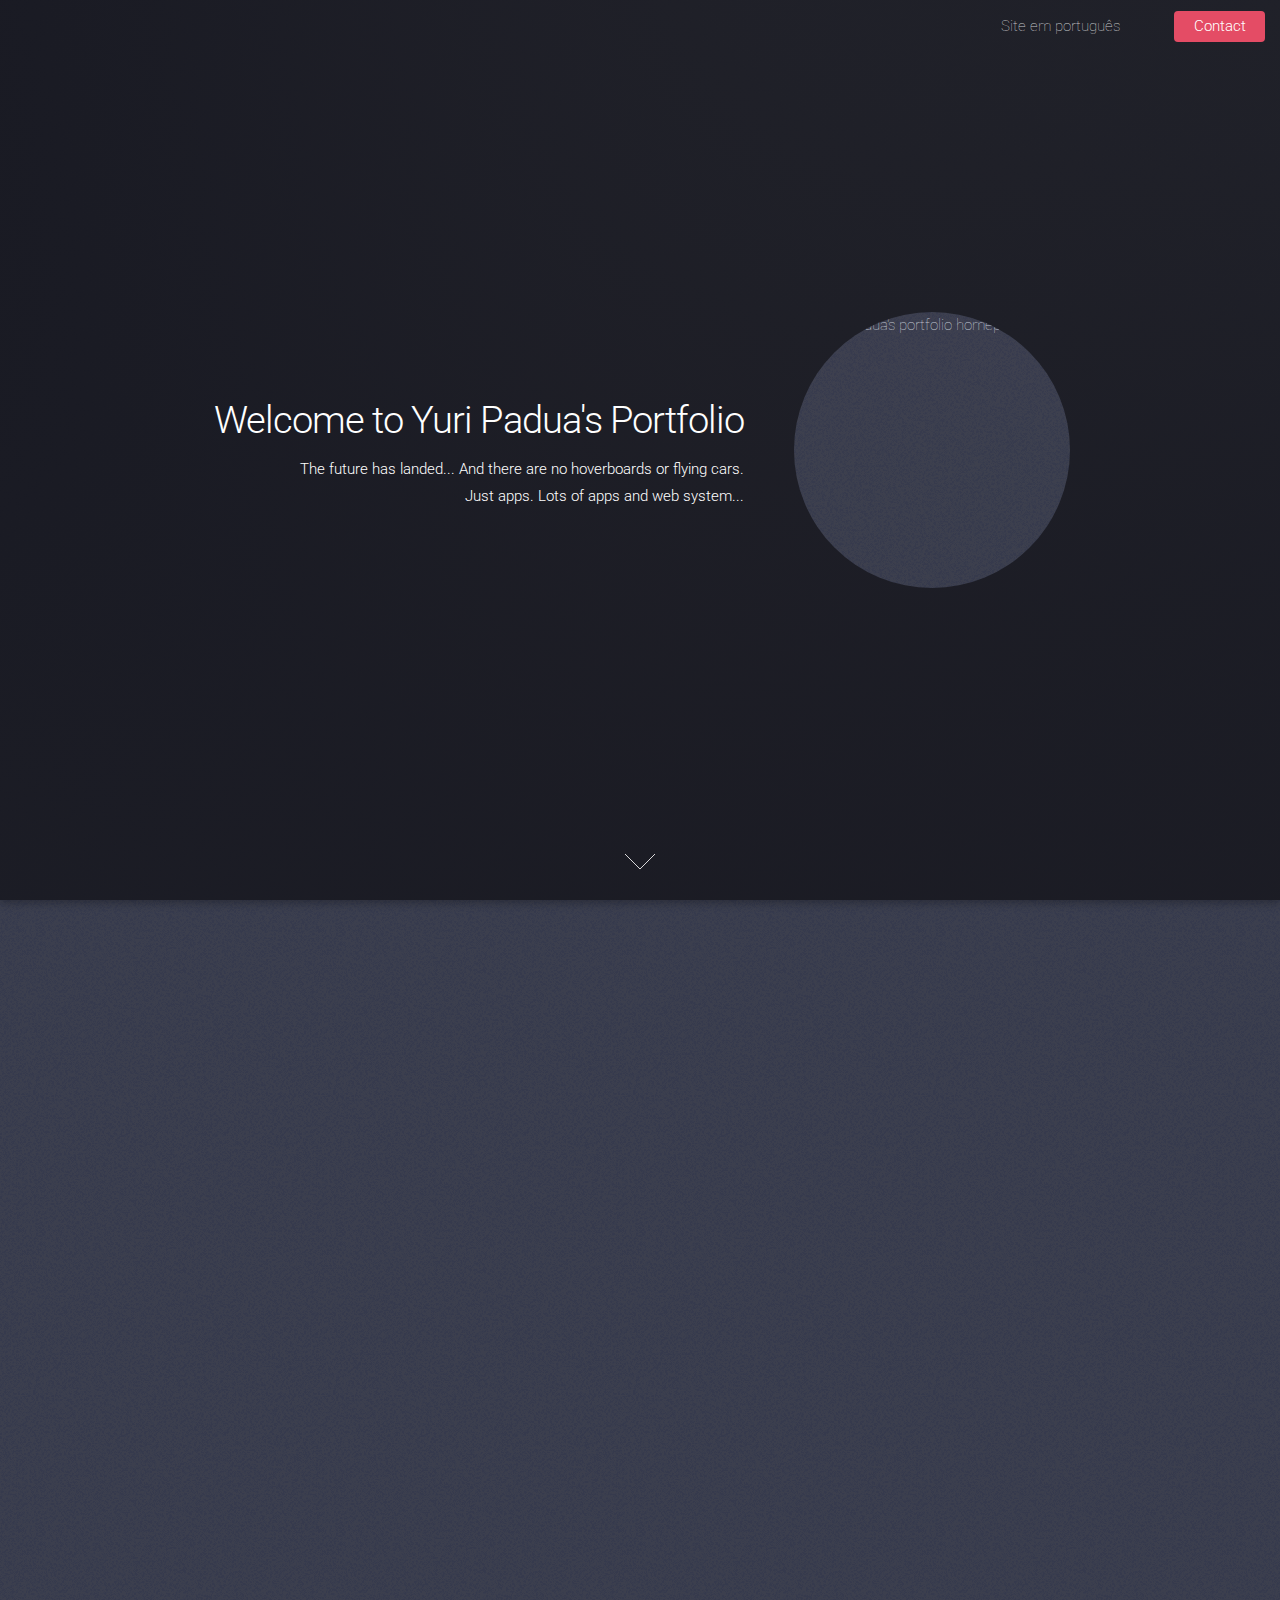
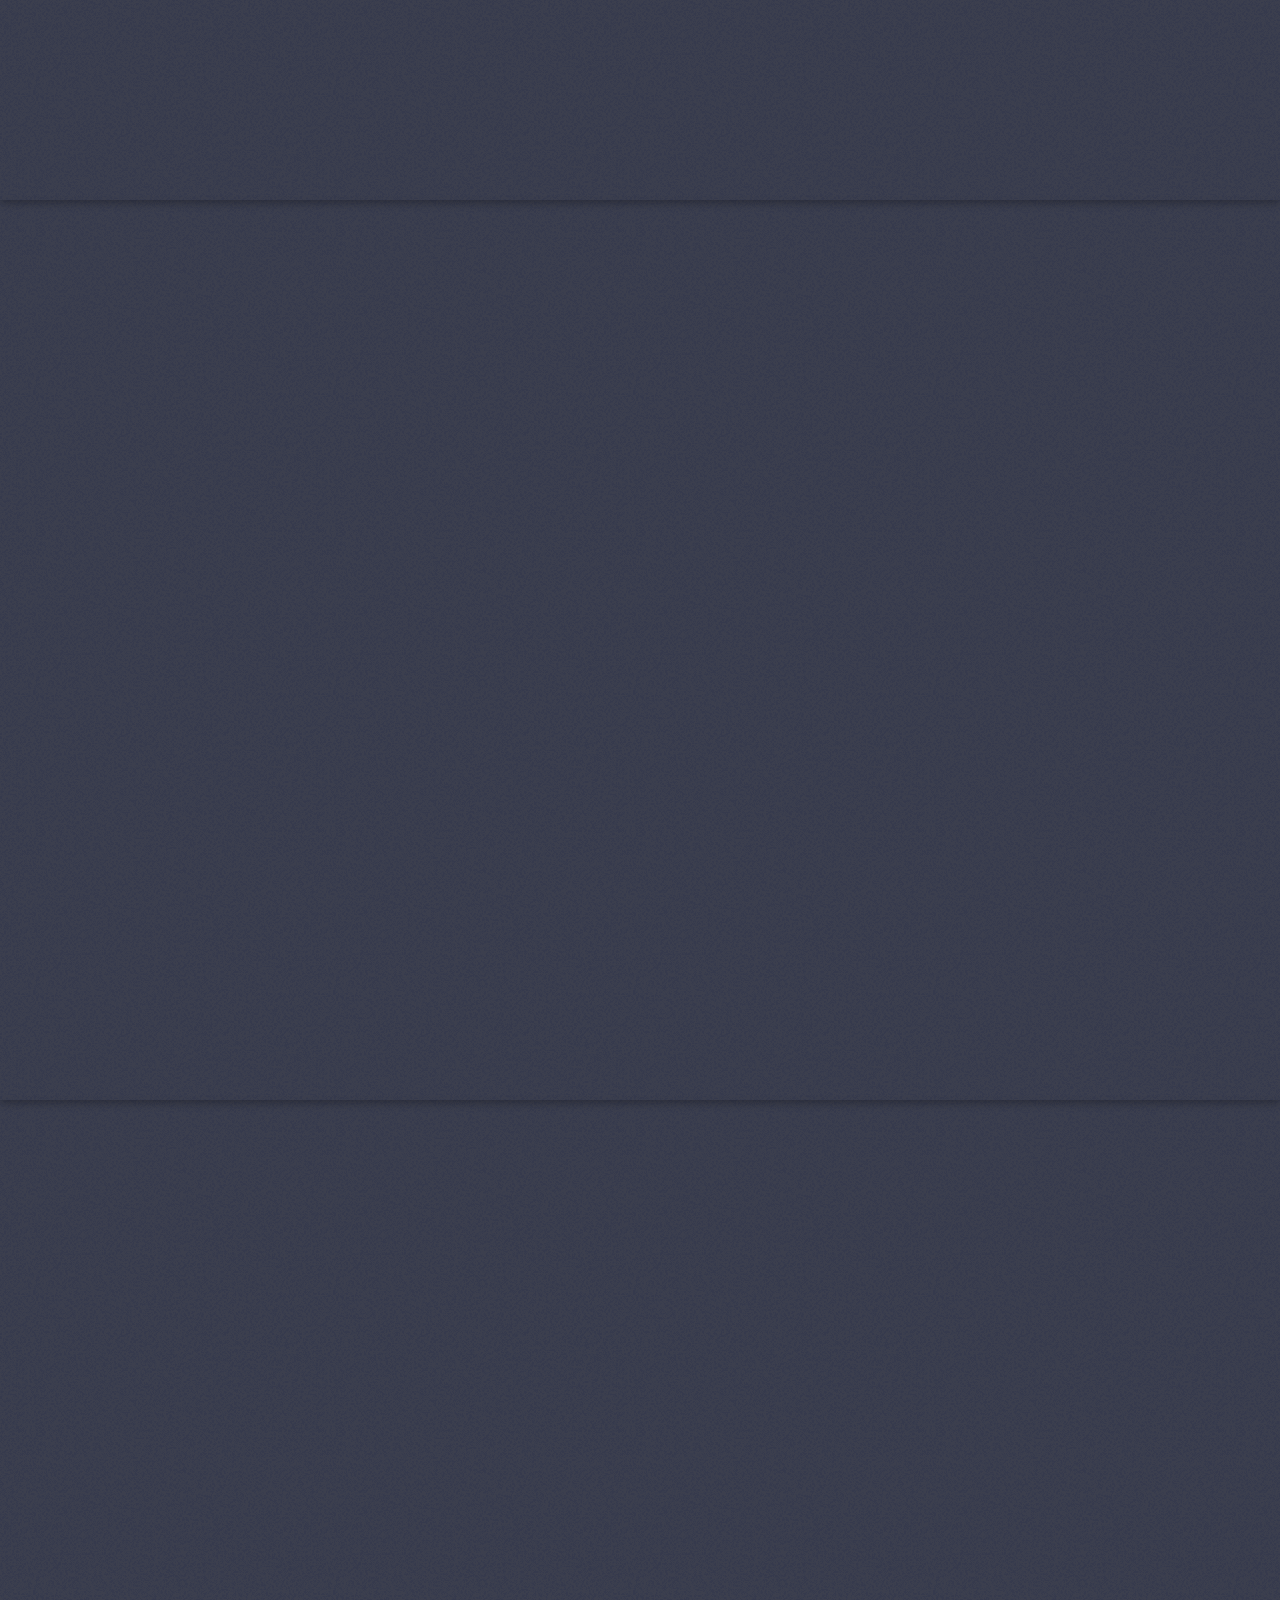
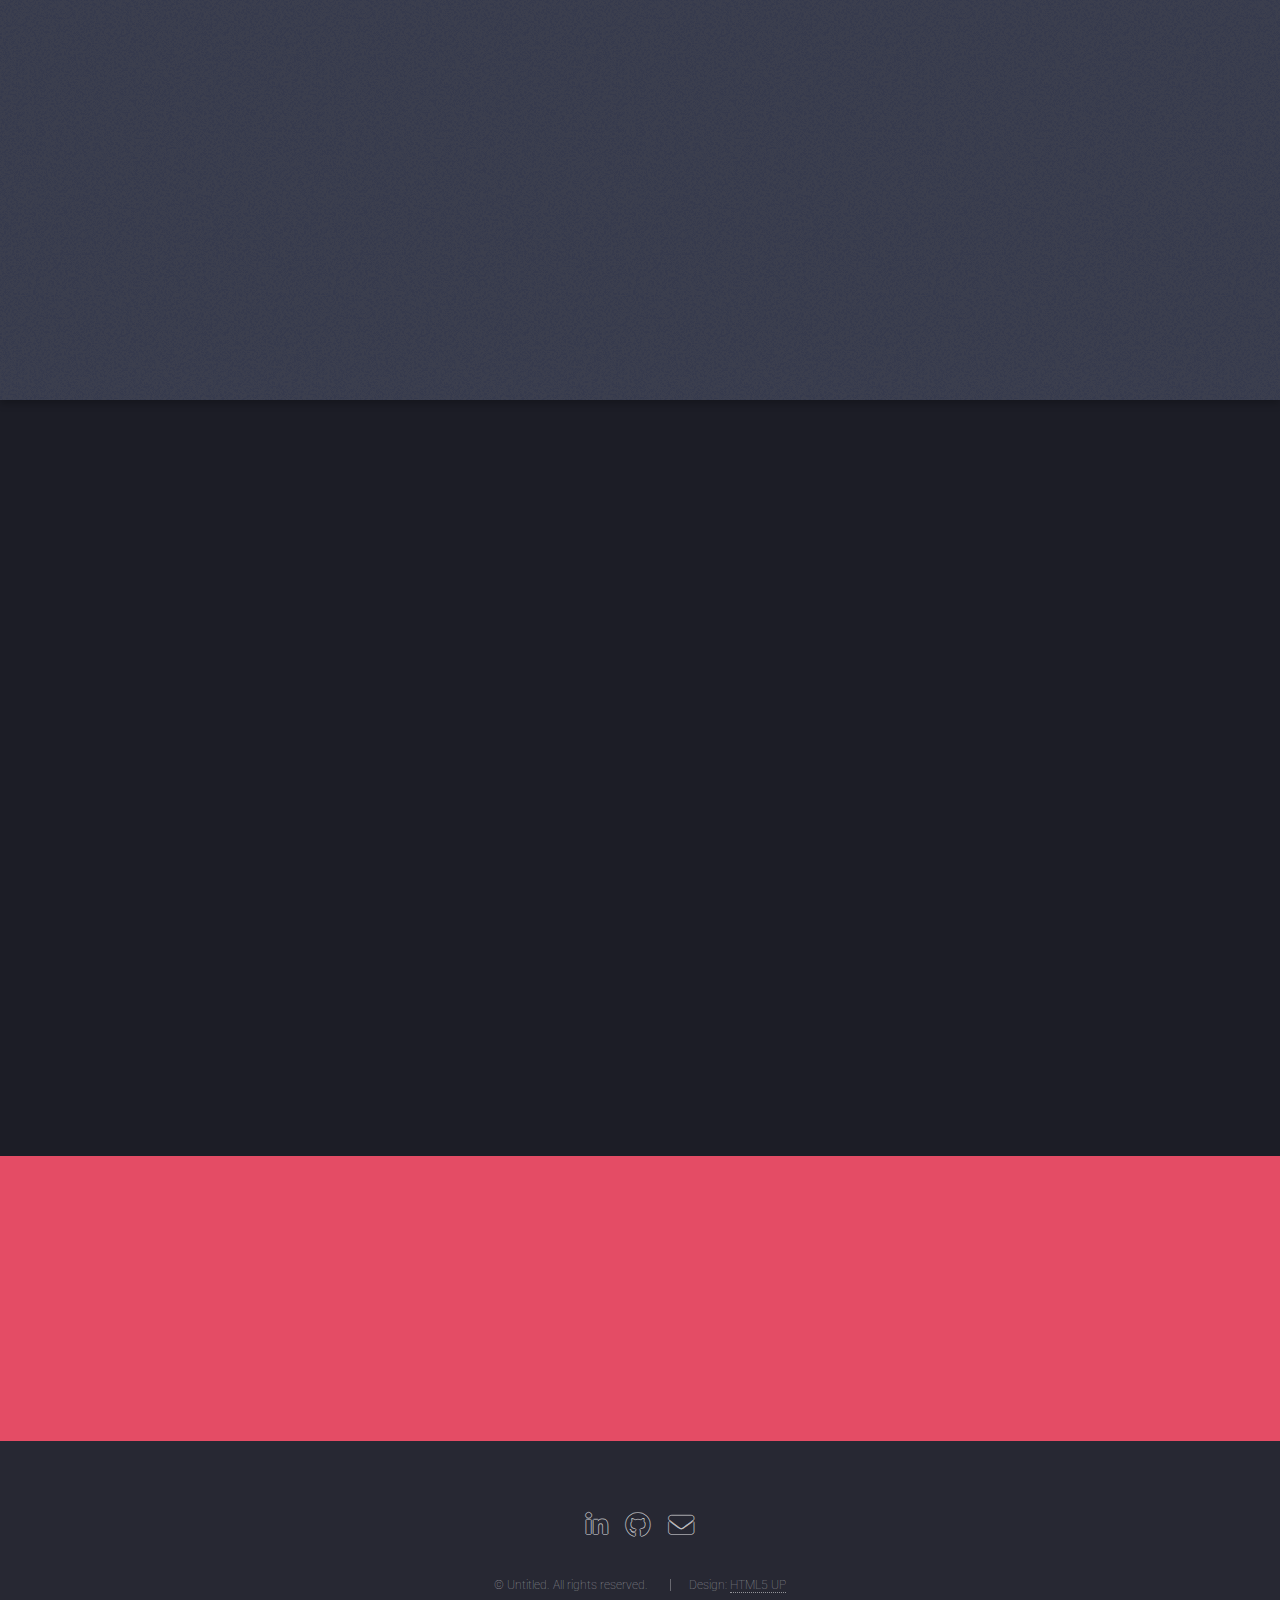
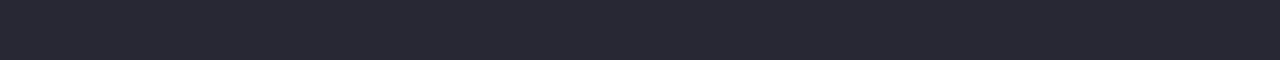
==== commit 93b9fd12: "url fix" ====
--- a/index.html
+++ b/index.html
@@ -5,213 +5,310 @@
 	Free for personal and commercial use under the CCA 3.0 license (html5up.net/license)
 -->
 <html>
-	<head>
-		<title>Landed by HTML5 UP</title>
-		<meta charset="utf-8" />
-		<meta name="viewport" content="width=device-width, initial-scale=1, user-scalable=no" />
-		<link rel="stylesheet" href="assets/css/main.css" />
-		<noscript><link rel="stylesheet" href="assets/css/noscript.css" /></noscript>
-	</head>
-	<body class="is-preload landing">
-		<div id="page-wrapper">
-
-			<!-- Header -->
-				<header id="header">
-					<h1 id="logo"><a href="index.html">Landed</a></h1>
-					<nav id="nav">
-						<ul>
-							<li><a href="index.html">Home</a></li>
+
+<head>
+	<title>Yuri Padua - Portfolio | Technology, Apps, and Solutions</title>
+
+	<meta charset="utf-8" />
+	<meta name="description"
+		content="Welcome to Yuri Padua's portfolio. Explore innovative projects in technology, including Node.js, Python, and Machine Learning. Contact me to grow your business!">
+	<meta name="keywords"
+		content="Yuri Padua, portfolio, technology, Node.js, Python, Machine Learning, web development, mobile applications">
+	<meta name="author" content="Yuri Padua">
+	<meta name="viewport" content="width=device-width, initial-scale=1, user-scalable=no" />
+	<link rel="stylesheet" href="assets/css/main.css" />
+	<!-- <link rel="stylesheet" href="assets/sass/main.css" /> -->
+	<noscript>
+		<link rel="stylesheet" href="assets/css/noscript.css" />
+		<!-- <link rel="stylesheet" href="assets/sass/noscript.css" /> -->
+	</noscript>
+
+	<!-- Open Graph Meta Tags -->
+	<meta property="og:title" content="Yuri Padua - Portfolio | Technology, Apps, and Solutions" />
+	<meta property="og:description"
+		content="Explore Yuri Padua's portfolio. Innovative projects in Node.js, Python, Machine Learning, and more." />
+	<meta property="og:image" content="images/avatar_home.png" />
+	<meta property="og:url" content="https://your-portfolio-url.com" />
+	<meta property="og:type" content="website" />
+
+	<script type="application/ld+json">
+		{
+		  "@context": "https://schema.org",
+		  "@type": "Person",
+		  "name": "Yuri Padua",
+		  "jobTitle": "Technology Professional",
+		  "url": "https://your-portfolio-url.com",
+		  "sameAs": [
+			"https://www.linkedin.com/in/yuripadua/",
+			"https://github.com/yuripadua"
+		  ]
+		}
+		</script>
+	<script>
+		(function () {
+			// Pega idioma do navegador, por ex. "pt-BR", "en-US", etc.
+			var userLang = (navigator.language || navigator.userLanguage).toLowerCase();
+			// Verifica o path atual, ex. "/" ou "/pt/index.html"
+			var currentPath = window.location.pathname.toLowerCase();
+
+			// Se o idioma começa com "pt" E não estamos em /pt/ (para evitar loop):
+			if (userLang.startsWith('pt') && !currentPath.startsWith('/pt/')) {
+				// Redireciona para /pt/
+				window.location.href = '/personal_github_pages/pt/index.html';
+			}
+		})();
+	</script>
+</head>
+
+<body class="is-preload landing">
+	<div id="page-wrapper">
+
+		<!-- Header -->
+		<header id="header">
+			<!-- <h1 id="logo"><a href="index.html">Landed</a></h1> -->
+			<nav id="nav">
+				<ul>
+					<li><a href="https://yuripadua.github.io/personal_github_pages/pt/index.html">Site em português</a>
+					</li>
+					<li>
+						<!-- <a href="#">Layouts</a> -->
+						<!-- <ul>
+							<li><a href="left-sidebar.html">Left Sidebar</a></li>
+							<li><a href="right-sidebar.html">Right Sidebar</a></li>
+							<li><a href="no-sidebar.html">No Sidebar</a></li>
 							<li>
-								<a href="#">Layouts</a>
+								<a href="#">Submenu</a>
 								<ul>
-									<li><a href="left-sidebar.html">Left Sidebar</a></li>
-									<li><a href="right-sidebar.html">Right Sidebar</a></li>
-									<li><a href="no-sidebar.html">No Sidebar</a></li>
-									<li>
-										<a href="#">Submenu</a>
-										<ul>
-											<li><a href="#">Option 1</a></li>
-											<li><a href="#">Option 2</a></li>
-											<li><a href="#">Option 3</a></li>
-											<li><a href="#">Option 4</a></li>
-										</ul>
-									</li>
+									<li><a href="#">Option 1</a></li>
+									<li><a href="#">Option 2</a></li>
+									<li><a href="#">Option 3</a></li>
+									<li><a href="#">Option 4</a></li>
 								</ul>
 							</li>
-							<li><a href="elements.html">Elements</a></li>
-							<li><a href="#" class="button primary">Sign Up</a></li>
-						</ul>
-					</nav>
-				</header>
-
-			<!-- Banner -->
-				<section id="banner">
-					<div class="content">
-						<header>
-							<h2>The future has landed</h2>
-							<p>And there are no hoverboards or flying cars.<br />
-							Just apps. Lots of mother flipping apps.</p>
-						</header>
-						<span class="image"><img src="images/pic01.jpg" alt="" /></span>
-					</div>
-					<a href="#one" class="goto-next scrolly">Next</a>
-				</section>
-
-			<!-- One -->
-				<section id="one" class="spotlight style1 bottom">
-					<span class="image fit main"><img src="images/pic02.jpg" alt="" /></span>
-					<div class="content">
-						<div class="container">
-							<div class="row">
-								<div class="col-4 col-12-medium">
-									<header>
-										<h2>Odio faucibus ipsum integer consequat</h2>
-										<p>Nascetur eu nibh vestibulum amet gravida nascetur praesent</p>
-									</header>
-								</div>
-								<div class="col-4 col-12-medium">
-									<p>Feugiat accumsan lorem eu ac lorem amet sed accumsan donec.
-									Blandit orci porttitor semper. Arcu phasellus tortor enim mi
-									nisi praesent dolor adipiscing. Integer mi sed nascetur cep aliquet
-									augue varius tempus lobortis porttitor accumsan consequat
-									adipiscing lorem dolor.</p>
-								</div>
-								<div class="col-4 col-12-medium">
-									<p>Morbi enim nascetur et placerat lorem sed iaculis neque ante
-									adipiscing adipiscing metus massa. Blandit orci porttitor semper.
-									Arcu phasellus tortor enim mi mi nisi praesent adipiscing. Integer
-									mi sed nascetur cep aliquet augue varius tempus. Feugiat lorem
-									ipsum dolor nullam.</p>
-								</div>
-							</div>
+						</ul> -->
+					</li>
+					<!-- <li><a href="elements.html">Elements</a></li> -->
+					<li><a href="#five" class="button primary">Contact</a></li>
+				</ul>
+			</nav>
+		</header>
+
+		<!-- Banner -->
+		<section id="banner">
+			<div class="content">
+				<header>
+					<h2>Welcome to Yuri Padua's Portfolio</h2>
+					<b>
+						<p>The future has landed...
+							And there are no hoverboards or flying cars.<br />
+							Just apps. Lots of apps and web system...</p>
+					</b>
+				</header>
+				<span class="image"><img src="images/avatar_home.png" alt="Yuri Padua's portfolio homepage avatar">
+					/></span>
+			</div>
+			<a href="#one" class="goto-next scrolly">Next</a>
+		</section>
+
+		<!-- One -->
+		<section id="one" class="spotlight style1 bottom">
+			<span class="image fit main"><img src="images/marvin-meyer-SYTO3xs06fU-unsplash.jpg"
+					alt="Digital opportunities visual representation" /></span>
+			<div class="content">
+				<div class="container">
+					<div class="row">
+						<div class="col-4 col-12-medium">
+							<header>
+								<h2>In this world dominated by technology...</h2>
+								<p>Capable partners will make the difference between success and failure in business!
+								</p>
+							</header>
+						</div>
+						<div class="col-4 col-12-medium">
+							<p>Imagine, for a moment, this digital universe as a vast ocean of opportunities.
+								Not everyone is ready to navigate these waters: some venture without direction,
+								while others seek the support of experienced professionals, capable of guiding
+								each journey toward tangible results. It is at this intersection of boldness
+								and expertise that solid partnerships emerge, making all the difference for
+								those who wish not just to survive but to thrive.</p>
+						</div>
+						<div class="col-4 col-12-medium">
+							<p>Just like a ship relies on good maps and reliable routes, successful businesses
+								require strategic planning and quality execution. For every project, we combine
+								technical expertise, transparency, and commitment to ensure you move forward
+								with confidence. Keep scrolling and discover how we can journey together,
+								taking your company to new horizons.</p>
 						</div>
 					</div>
-					<a href="#two" class="goto-next scrolly">Next</a>
-				</section>
-
-			<!-- Two -->
-				<section id="two" class="spotlight style2 right">
-					<span class="image fit main"><img src="images/pic03.jpg" alt="" /></span>
-					<div class="content">
-						<header>
-							<h2>Interdum amet non magna accumsan</h2>
-							<p>Nunc commodo accumsan eget id nisi eu col volutpat magna</p>
-						</header>
-						<p>Feugiat accumsan lorem eu ac lorem amet ac arcu phasellus tortor enim mi mi nisi praesent adipiscing. Integer mi sed nascetur cep aliquet augue varius tempus lobortis porttitor lorem et accumsan consequat adipiscing lorem.</p>
-						<ul class="actions">
-							<li><a href="#" class="button">Learn More</a></li>
-						</ul>
+				</div>
+			</div>
+			<a href="#two" class="goto-next scrolly">Next</a>
+		</section>
+
+		<!-- Two -->
+		<section id="two" class="spotlight style2 right">
+			<span class="image fit main"><img src="images/Foto terno tamanho grande_sem_fundo2.png" alt="" /></span>
+			<div class="content">
+				<header>
+					<h2>I am Yuri Padua, pleased to meet you!</h2>
+					<p>More than a contract, I want to be your business partner!</p>
+				</header>
+				<p>I have over 20 years of experience in the technology market. I hold a bachelor's
+					and master's degree in computer science from UFSCar - Federal University of São
+					Carlos, and I am currently a doctoral student at the Institute of Computing at UNICAMP.</p>
+				<!-- <ul class="actions">
+					<li><a href="#" class="button">Learn More</a></li>
+				</ul> -->
+			</div>
+			<a href="#three" class="goto-next scrolly">Next</a>
+		</section>
+
+		<!-- Three -->
+		<section id="three" class="spotlight style3 left">
+			<span class="image fit main bottom"><img src="images/ecommerce3.jpg" alt="" /></span>
+			<div class="content">
+				<header>
+					<h2>Websites and Applications</h2>
+					<p>Whatever your business, we have the solution!</p>
+				</header>
+				<p>For companies of all sizes, for any segment, in simple or complex scenarios.
+					Today, your online presence is no longer an option; it is a strategic necessity for growth.
+				</p>
+				<p>
+					Our partnership will surely add value to your business.
+				</p>
+
+				<!-- <ul class="actions">
+					<li><a href="#" class="button">Learn More</a></li>
+				</ul> -->
+			</div>
+			<a href="#four" class="goto-next scrolly">Next</a>
+		</section>
+
+		<!-- Four -->
+		<section id="four" class="wrapper style1 special fade-up">
+			<div class="container">
+				<header class="major">
+					<h2>Explore some of the projects in the portfolio</h2>
+					<p>Each project will direct you to a page with the project and its respective repository below.</p>
+				</header>
+				<div class="box alt">
+					<div class="row gtr-uniform">
+						<section class="col-4 col-6-medium col-12-xsmall">
+							<!-- <span class="icon major alt my-nodejs-logo"></span> -->
+							<img src="images/nodejs.png" alt="Node.js"
+								style="width: 6em; height: 6em; border-radius: 50%; object-fit: contain;">
+							<h3>RESTFUL API with Node.JS</h3>
+							<p>Web app demonstration for e-commerce.</p>
+						</section>
+						<section class="col-4 col-6-medium col-12-xsmall">
+							<!-- <span class="icon major alt my-php-logo"></span> -->
+							<img src="./images/new-php-logo.svg" alt="php"
+								style="width: 6em; height: 6em; border-radius: 50%; object-fit: contain;">
+							<h3>RESTFUL API with PHP</h3>
+							<p>Example of third-party API consumption to display stock data.</p>
+						</section>
+						<section class="col-4 col-6-medium col-12-xsmall">
+							<!-- <span class="icon major alt my-python-logo"></span> -->
+							<img src="./images/django-python-logo.webp" alt="django-python"
+								style="width: 6em; height: 6em; border-radius: 50%; object-fit: contain;">
+							<h3>RESTFUL API with Python</h3>
+							<p>Demonstration under construction.</p>
+						</section>
+						<section class="col-4 col-6-medium col-12-xsmall">
+							<!-- <span class="icon major alt my-flutter-logo"></span> -->
+							<img src="./images/flutterAndroid.png" alt="flutter"
+								style="width: 6em; height: 6em; border-radius: 50%; object-fit: contain;">
+							<h3>Android Application</h3>
+							<p>Application built using Flutter. Can be compiled for Android and iOS.</p>
+						</section>
+						<section class="col-4 col-6-medium col-12-xsmall">
+							<!-- <span class="icon major alt my-react-logo"></span> -->
+							<img src="./images/React-icon.svg" alt="react"
+								style="width: 6em; height: 6em; border-radius: 50%; object-fit: contain;">
+							<h3>Responsive Website with React</h3>
+							<p>Web app using React as a front-end example.</p>
+						</section>
+						<section class="col-4 col-6-medium col-12-xsmall">
+							<!-- <span class="icon major alt my-machine-learning-logo"></span> -->
+							<img src="./images/Machine-Learning.jpg" alt="python-ml"
+								style="width: 6em; height: 6em; border-radius: 50%; object-fit: contain;">
+							<h3>Machine Learning</h3>
+							<p>Machine learning project using a real dataset from the healthcare field.</p>
+						</section>
 					</div>
-					<a href="#three" class="goto-next scrolly">Next</a>
-				</section>
-
-			<!-- Three -->
-				<section id="three" class="spotlight style3 left">
-					<span class="image fit main bottom"><img src="images/pic04.jpg" alt="" /></span>
-					<div class="content">
-						<header>
-							<h2>Interdum felis blandit praesent sed augue</h2>
-							<p>Accumsan integer ultricies aliquam vel massa sapien phasellus</p>
-						</header>
-						<p>Feugiat accumsan lorem eu ac lorem amet ac arcu phasellus tortor enim mi mi nisi praesent adipiscing. Integer mi sed nascetur cep aliquet augue varius tempus lobortis porttitor lorem et accumsan consequat adipiscing lorem.</p>
-						<ul class="actions">
-							<li><a href="#" class="button">Learn More</a></li>
-						</ul>
-					</div>
-					<a href="#four" class="goto-next scrolly">Next</a>
-				</section>
-
-			<!-- Four -->
-				<section id="four" class="wrapper style1 special fade-up">
-					<div class="container">
-						<header class="major">
-							<h2>Accumsan sed tempus adipiscing blandit</h2>
-							<p>Iaculis ac volutpat vis non enim gravida nisi faucibus posuere arcu consequat</p>
-						</header>
-						<div class="box alt">
-							<div class="row gtr-uniform">
-								<section class="col-4 col-6-medium col-12-xsmall">
-									<span class="icon solid alt major fa-chart-area"></span>
-									<h3>Ipsum sed commodo</h3>
-									<p>Feugiat accumsan lorem eu ac lorem amet accumsan donec. Blandit orci porttitor.</p>
-								</section>
-								<section class="col-4 col-6-medium col-12-xsmall">
-									<span class="icon solid alt major fa-comment"></span>
-									<h3>Eleifend lorem ornare</h3>
-									<p>Feugiat accumsan lorem eu ac lorem amet accumsan donec. Blandit orci porttitor.</p>
-								</section>
-								<section class="col-4 col-6-medium col-12-xsmall">
-									<span class="icon solid alt major fa-flask"></span>
-									<h3>Cubilia cep lobortis</h3>
-									<p>Feugiat accumsan lorem eu ac lorem amet accumsan donec. Blandit orci porttitor.</p>
-								</section>
-								<section class="col-4 col-6-medium col-12-xsmall">
-									<span class="icon solid alt major fa-paper-plane"></span>
-									<h3>Non semper interdum</h3>
-									<p>Feugiat accumsan lorem eu ac lorem amet accumsan donec. Blandit orci porttitor.</p>
-								</section>
-								<section class="col-4 col-6-medium col-12-xsmall">
-									<span class="icon solid alt major fa-file"></span>
-									<h3>Odio laoreet accumsan</h3>
-									<p>Feugiat accumsan lorem eu ac lorem amet accumsan donec. Blandit orci porttitor.</p>
-								</section>
-								<section class="col-4 col-6-medium col-12-xsmall">
-									<span class="icon solid alt major fa-lock"></span>
-									<h3>Massa arcu accumsan</h3>
-									<p>Feugiat accumsan lorem eu ac lorem amet accumsan donec. Blandit orci porttitor.</p>
-								</section>
-							</div>
-						</div>
-						<footer class="major">
-							<ul class="actions special">
-								<li><a href="#" class="button">Magna sed feugiat</a></li>
-							</ul>
-						</footer>
-					</div>
-				</section>
-
-			<!-- Five -->
-				<section id="five" class="wrapper style2 special fade">
-					<div class="container">
-						<header>
-							<h2>Magna faucibus lorem diam</h2>
-							<p>Ante metus praesent faucibus ante integer id accumsan eleifend</p>
-						</header>
-						<form method="post" action="#" class="cta">
-							<div class="row gtr-uniform gtr-50">
-								<div class="col-8 col-12-xsmall"><input type="email" name="email" id="email" placeholder="Your Email Address" /></div>
-								<div class="col-4 col-12-xsmall"><input type="submit" value="Get Started" class="fit primary" /></div>
-							</div>
-						</form>
-					</div>
-				</section>
-
-			<!-- Footer -->
-				<footer id="footer">
-					<ul class="icons">
-						<li><a href="#" class="icon brands alt fa-twitter"><span class="label">Twitter</span></a></li>
-						<li><a href="#" class="icon brands alt fa-facebook-f"><span class="label">Facebook</span></a></li>
-						<li><a href="#" class="icon brands alt fa-linkedin-in"><span class="label">LinkedIn</span></a></li>
-						<li><a href="#" class="icon brands alt fa-instagram"><span class="label">Instagram</span></a></li>
-						<li><a href="#" class="icon brands alt fa-github"><span class="label">GitHub</span></a></li>
-						<li><a href="#" class="icon solid alt fa-envelope"><span class="label">Email</span></a></li>
-					</ul>
-					<ul class="copyright">
-						<li>&copy; Untitled. All rights reserved.</li><li>Design: <a href="http://html5up.net">HTML5 UP</a></li>
+				</div>
+				<footer class="major">
+					<ul class="actions special">
+						<li><a href="https://github.com/yuripadua" class="button" target="_blank">GitHub Repository</a>
+						</li>
 					</ul>
 				</footer>
-
-		</div>
-
-		<!-- Scripts -->
-			<script src="assets/js/jquery.min.js"></script>
-			<script src="assets/js/jquery.scrolly.min.js"></script>
-			<script src="assets/js/jquery.dropotron.min.js"></script>
-			<script src="assets/js/jquery.scrollex.min.js"></script>
-			<script src="assets/js/browser.min.js"></script>
-			<script src="assets/js/breakpoints.min.js"></script>
-			<script src="assets/js/util.js"></script>
-			<script src="assets/js/main.js"></script>
-
-	</body>
+			</div>
+		</section>
+
+		<!-- Five -->
+		<!-- <section id="five" class="wrapper style2 special fade">
+			<div class="container">
+				<header>
+					<h2>Magna faucibus lorem diam</h2>
+					<p>Ante metus praesent faucibus ante integer id accumsan eleifend</p>
+				</header>
+				<form method="post" action="#" class="cta">
+					<div class="row gtr-uniform gtr-50">
+						<div class="col-8 col-12-xsmall"><input type="email" name="email" id="email"
+								placeholder="Your Email Address" /></div>
+						<div class="col-4 col-12-xsmall"><input type="submit" value="Get Started" class="fit primary" />
+						</div>
+					</div>
+				</form>
+			</div>
+		</section> -->
+		<!-- Five -->
+		<section id="five" class="wrapper style2 special fade">
+			<div class="container">
+				<header>
+					<h2>Shall we talk?</h2>
+					<p>Contact me and find out how I can help with your project!</p>
+				</header>
+				<p>
+					<strong>Meu E-mail:</strong>
+					<a href="mailto:yuripadua@gmail.com" class="my-email-link" target="_blank">yuripadua@gmail.com</a>
+				</p>
+			</div>
+		</section>
+
+		<!-- Footer -->
+		<footer id="footer">
+			<ul class="icons">
+				<!-- <li><a href="#" class="icon brands alt fa-twitter"><span class="label">Twitter</span></a></li> -->
+				<!-- <li><a href="#" class="icon brands alt fa-facebook-f"><span class="label">Facebook</span></a></li> -->
+				<li><a href="https://www.linkedin.com/in/yuripadua/" class="icon brands alt fa-linkedin-in"
+						target="_blank"><span class="label">LinkedIn</span></a></li>
+				<!-- <li><a href="#" class="icon brands alt fa-instagram"><span class="label">Instagram</span></a></li> -->
+				<li><a href="https://github.com/yuripadua" class="icon brands alt fa-github" target="_blank"> <span
+							class="label">GitHub</span></a></li>
+				<li><a href="mailto:yuripadua@gmail.com" class="icon solid alt fa-envelope" target="_blank"><span
+							class="label">Email</span></a></li>
+			</ul>
+			<ul class="copyright">
+				<li>&copy; Untitled. All rights reserved.</li>
+				<li>Design: <a href="http://html5up.net" target="_blank">HTML5 UP</a></li>
+			</ul>
+		</footer>
+
+	</div>
+
+	<!-- Scripts -->
+	<script src="assets/js/jquery.min.js"></script>
+	<script src="assets/js/jquery.scrolly.min.js"></script>
+	<script src="assets/js/jquery.dropotron.min.js"></script>
+	<script src="assets/js/jquery.scrollex.min.js"></script>
+	<script src="assets/js/browser.min.js"></script>
+	<script src="assets/js/breakpoints.min.js"></script>
+	<script src="assets/js/util.js"></script>
+	<script src="assets/js/main.js"></script>
+
+</body>
+
 </html>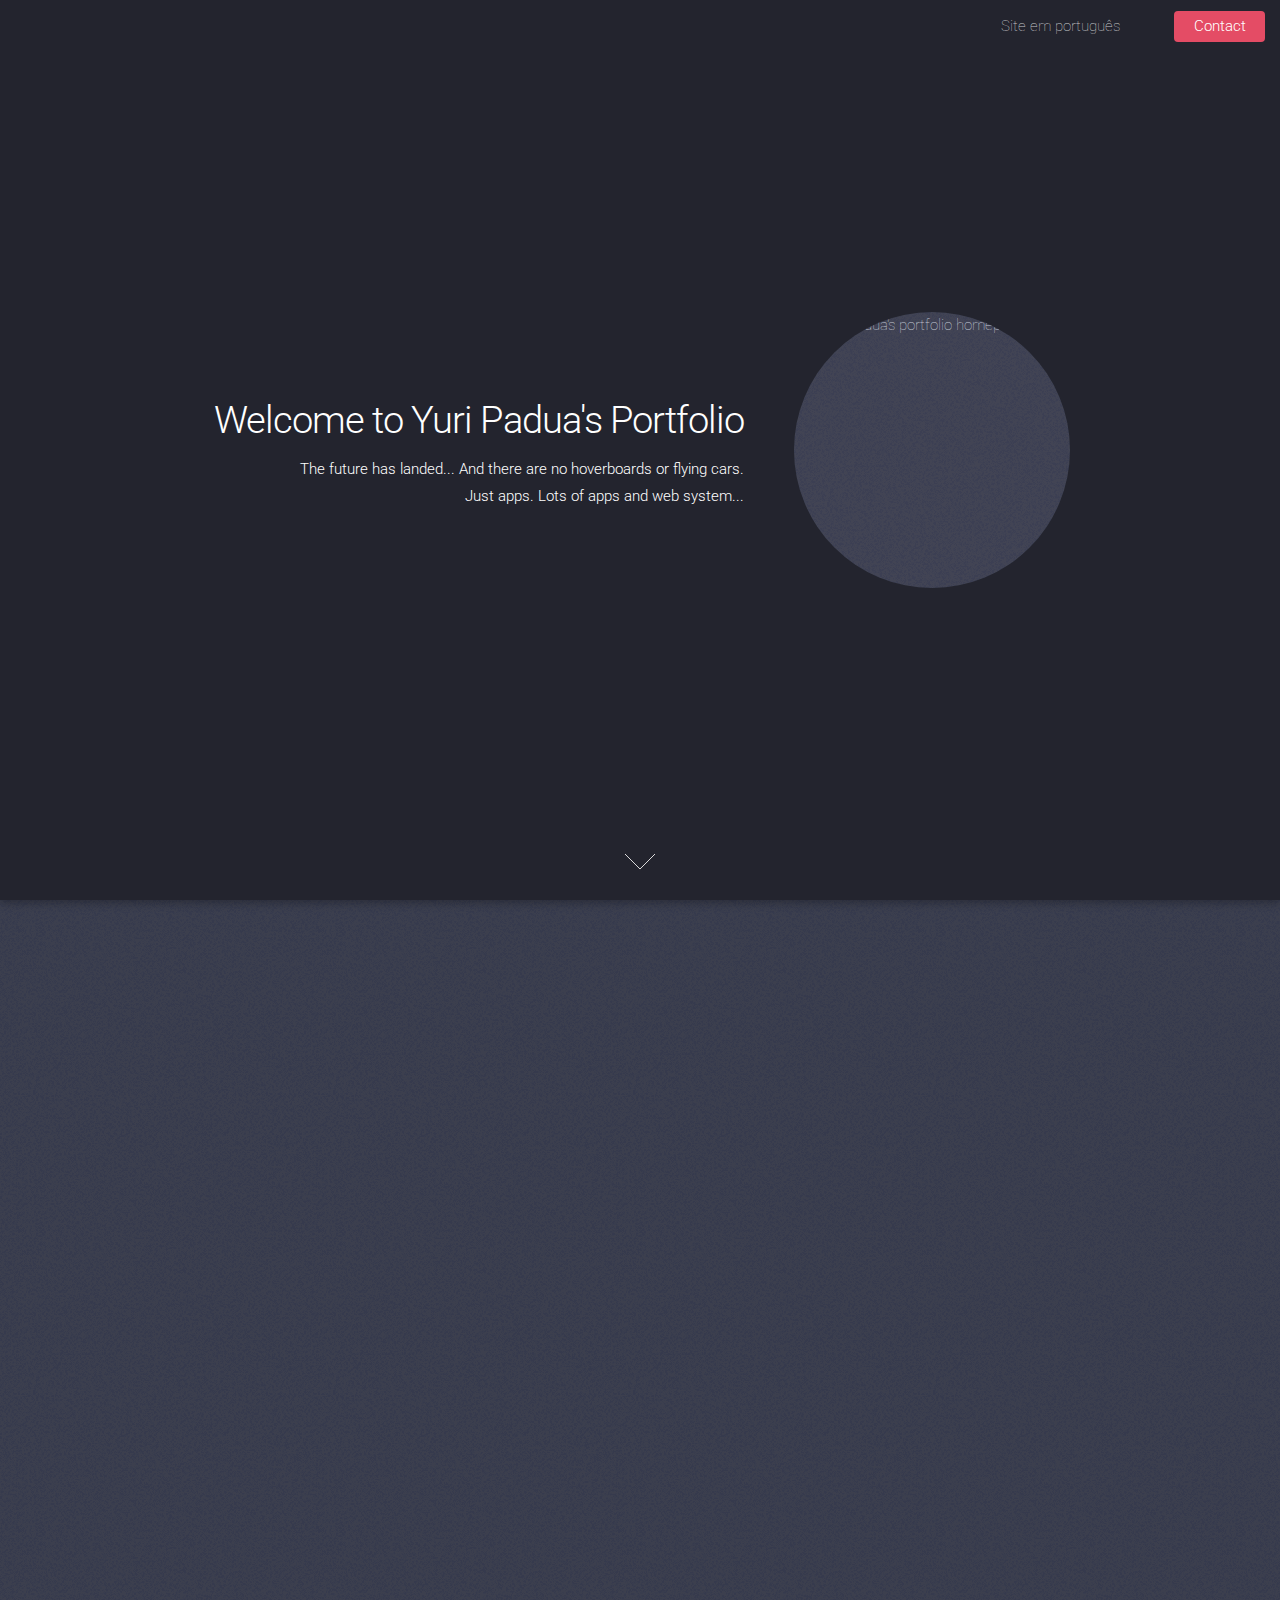
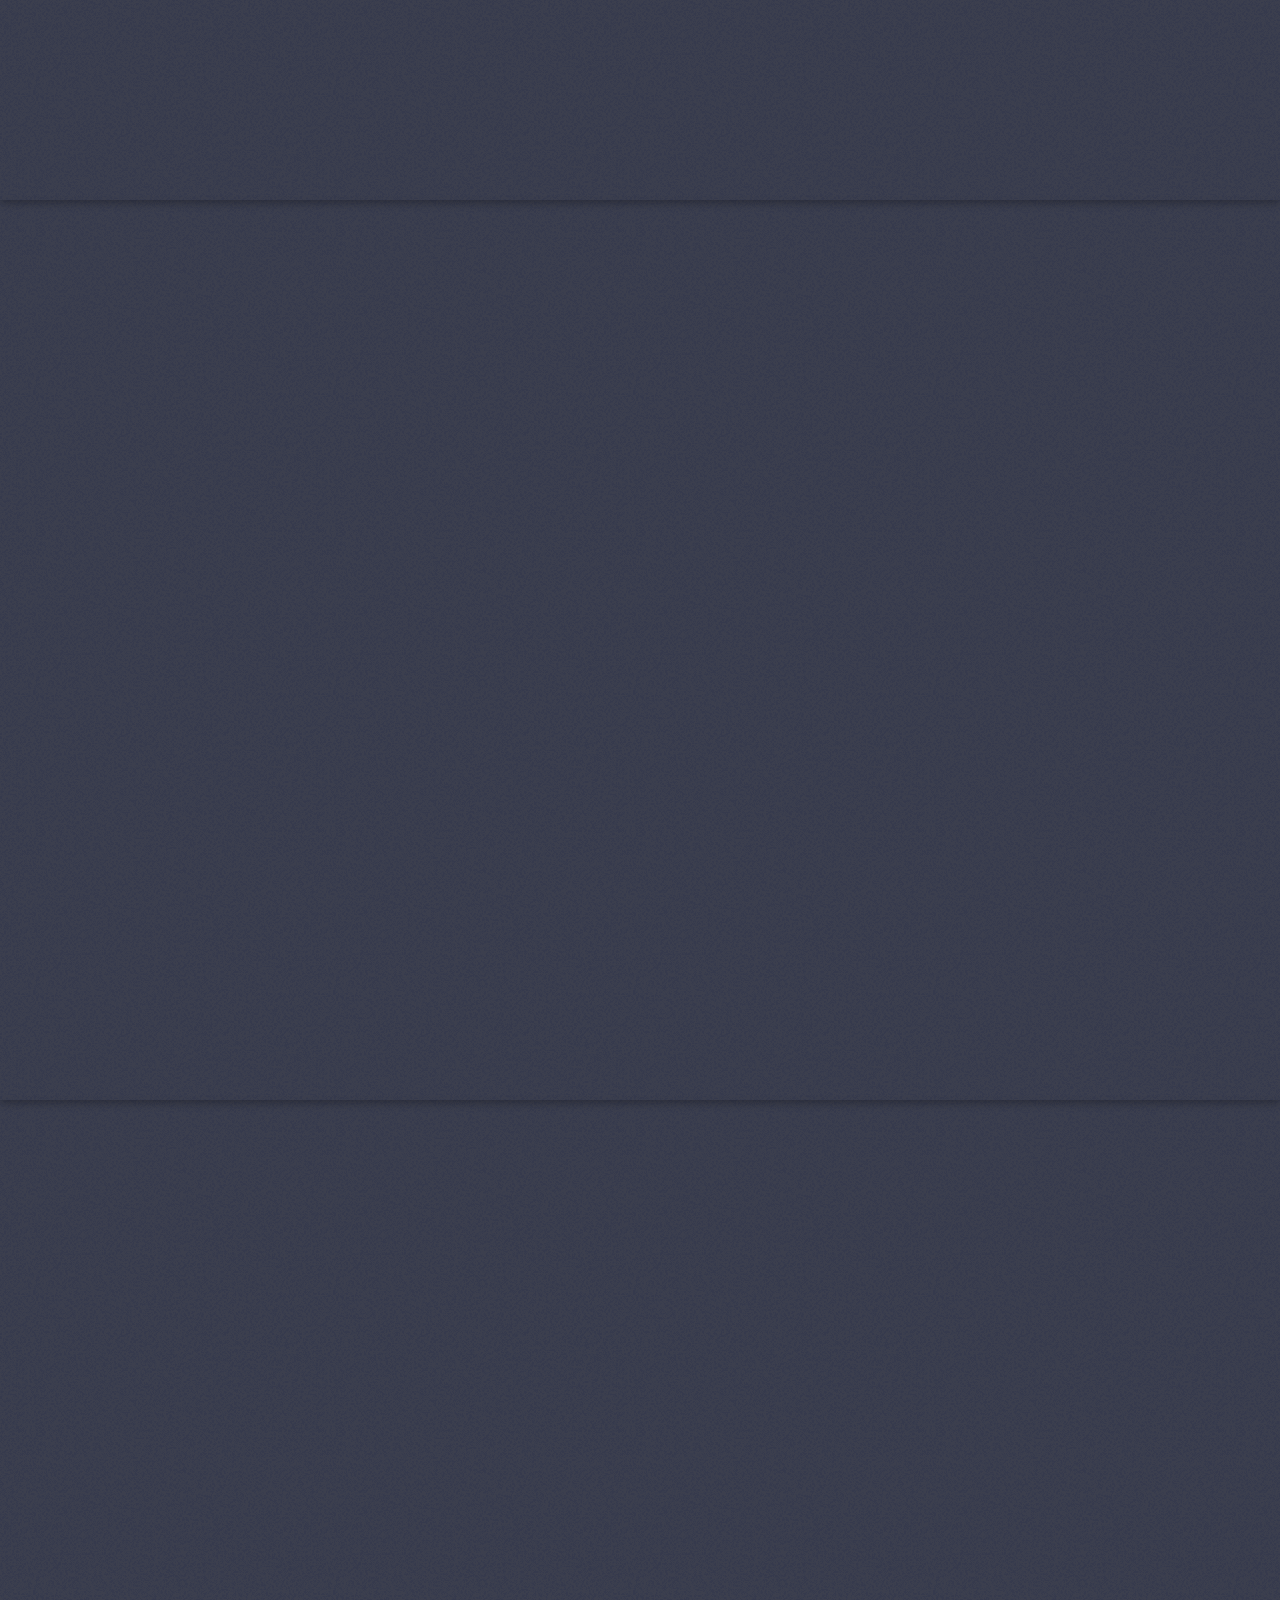
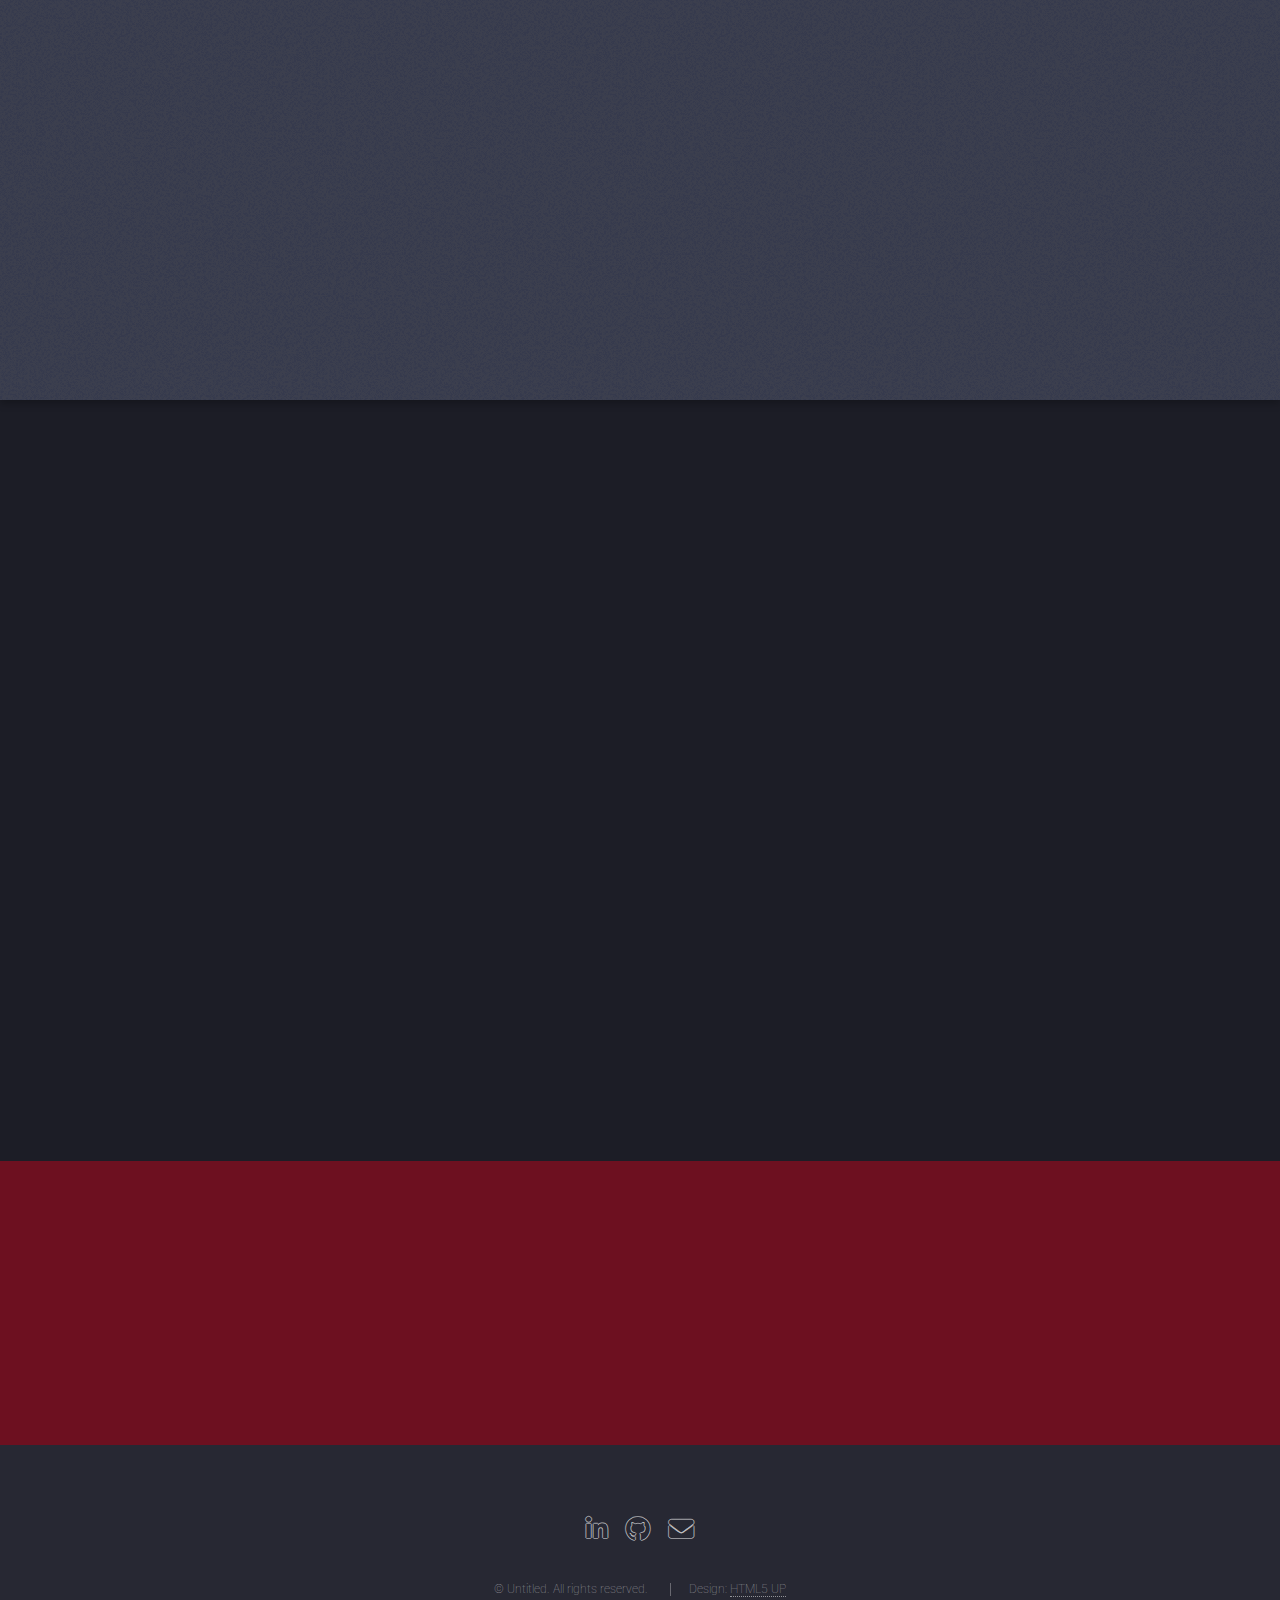
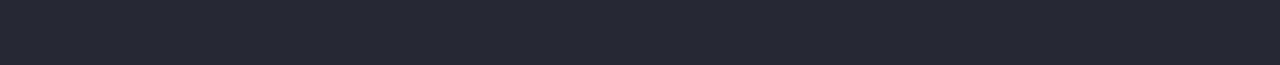
==== commit db5f5a6c: "Add noscript styles and enhance React section with links and hover effects" ====
--- a/index.html
+++ b/index.html
@@ -8,6 +8,7 @@
 
 <head>
 	<title>Yuri Padua - Portfolio | Technology, Apps, and Solutions</title>
+	<h1 id="logo"><a href="yuripadua.github.io">Yuri Padua's Portifolio</a></h1>
 
 	<meta charset="utf-8" />
 	<meta name="description"
@@ -28,7 +29,7 @@
 	<meta property="og:description"
 		content="Explore Yuri Padua's portfolio. Innovative projects in Node.js, Python, Machine Learning, and more." />
 	<meta property="og:image" content="images/avatar_home.png" />
-	<meta property="og:url" content="https://your-portfolio-url.com" />
+	<meta property="og:url" content="yuripadua.github.io" />
 	<meta property="og:type" content="website" />
 
 	<script type="application/ld+json">
@@ -37,14 +38,14 @@
 		  "@type": "Person",
 		  "name": "Yuri Padua",
 		  "jobTitle": "Technology Professional",
-		  "url": "https://your-portfolio-url.com",
+		  "url": "yuripadua.github.io",
 		  "sameAs": [
 			"https://www.linkedin.com/in/yuripadua/",
 			"https://github.com/yuripadua"
 		  ]
 		}
 		</script>
-	<script>
+	<!-- <script>
 		(function () {
 			// Pega idioma do navegador, por ex. "pt-BR", "en-US", etc.
 			var userLang = (navigator.language || navigator.userLanguage).toLowerCase();
@@ -57,7 +58,7 @@
 				window.location.href = '/personal_github_pages/pt/index.html';
 			}
 		})();
-	</script>
+	</script> -->
 </head>
 
 <body class="is-preload landing">
@@ -68,7 +69,7 @@
 			<!-- <h1 id="logo"><a href="index.html">Landed</a></h1> -->
 			<nav id="nav">
 				<ul>
-					<li><a href="https://yuripadua.github.io/personal_github_pages/pt/index.html">Site em português</a>
+					<li><a href="https://yuripadua.github.io/pt/index.html">Site em português</a>
 					</li>
 					<li>
 						<!-- <a href="#">Layouts</a> -->
@@ -222,13 +223,14 @@
 							<h3>Android Application</h3>
 							<p>Application built using Flutter. Can be compiled for Android and iOS.</p>
 						</section>
-						<section class="col-4 col-6-medium col-12-xsmall">
-							<!-- <span class="icon major alt my-react-logo"></span> -->
-							<img src="./images/React-icon.svg" alt="react"
-								style="width: 6em; height: 6em; border-radius: 50%; object-fit: contain;">
-							<h3>Responsive Website with React</h3>
-							<p>Web app using React as a front-end example.</p>
-						</section>
+						<section class="col-4 col-6-medium col-12-xsmall react-section">
+							<a href="https://github.com/yuripadua/masterChefRecipes" target="_blank">
+								<img src="./images/React-icon.svg" alt="react" class="react-logo">
+								<h3>Responsive Website with React</h3>
+								<p>A chatbot using Gemini 1.5 API for cook recipes.</p>
+							</a>
+						</section>
+						
 						<section class="col-4 col-6-medium col-12-xsmall">
 							<!-- <span class="icon major alt my-machine-learning-logo"></span> -->
 							<img src="./images/Machine-Learning.jpg" alt="python-ml"
--- a/assets/css/main.css
+++ b/assets/css/main.css
@@ -1,4111 +1,3214 @@
+@charset "UTF-8";
 @import url("fontawesome-all.min.css");
 @import url("https://fonts.googleapis.com/css?family=Roboto:100,300,100italic,300italic");
-
 /*
 	Landed by HTML5 UP
 	html5up.net | @ajlkn
 	Free for personal and commercial use under the CCA 3.0 license (html5up.net/license)
 */
-
-html, body, div, span, applet, object,
-iframe, h1, h2, h3, h4, h5, h6, p, blockquote,
-pre, a, abbr, acronym, address, big, cite,
-code, del, dfn, em, img, ins, kbd, q, s, samp,
-small, strike, strong, sub, sup, tt, var, b,
-u, i, center, dl, dt, dd, ol, ul, li, fieldset,
-form, label, legend, table, caption, tbody,
-tfoot, thead, tr, th, td, article, aside,
-canvas, details, embed, figure, figcaption,
-footer, header, hgroup, menu, nav, output, ruby,
-section, summary, time, mark, audio, video {
-	margin: 0;
-	padding: 0;
-	border: 0;
-	font-size: 100%;
-	font: inherit;
-	vertical-align: baseline;}
-
-article, aside, details, figcaption, figure,
-footer, header, hgroup, menu, nav, section {
-	display: block;}
+html,
+body,
+div,
+span,
+applet,
+object,
+iframe,
+h1,
+h2,
+h3,
+h4,
+h5,
+h6,
+p,
+blockquote,
+pre,
+a,
+abbr,
+acronym,
+address,
+big,
+cite,
+code,
+del,
+dfn,
+em,
+img,
+ins,
+kbd,
+q,
+s,
+samp,
+small,
+strike,
+strong,
+sub,
+sup,
+tt,
+var,
+b,
+u,
+i,
+center,
+dl,
+dt,
+dd,
+ol,
+ul,
+li,
+fieldset,
+form,
+label,
+legend,
+table,
+caption,
+tbody,
+tfoot,
+thead,
+tr,
+th,
+td,
+article,
+aside,
+canvas,
+details,
+embed,
+figure,
+figcaption,
+footer,
+header,
+hgroup,
+menu,
+nav,
+output,
+ruby,
+section,
+summary,
+time,
+mark,
+audio,
+video {
+  margin: 0;
+  padding: 0;
+  border: 0;
+  font-size: 100%;
+  font: inherit;
+  vertical-align: baseline;
+}
+
+article,
+aside,
+details,
+figcaption,
+figure,
+footer,
+header,
+hgroup,
+menu,
+nav,
+section {
+  display: block;
+}
 
 body {
-	line-height: 1;
-}
-
-ol, ul {
-	list-style: none;
-}
-
-blockquote, q {
-	quotes: none;
-}
-
-	blockquote:before, blockquote:after, q:before, q:after {
-		content: '';
-		content: none;
-	}
+  line-height: 1;
+}
+
+ol,
+ul {
+  list-style: none;
+}
+
+blockquote,
+q {
+  quotes: none;
+}
+blockquote:before, blockquote:after,
+q:before,
+q:after {
+  content: "";
+  content: none;
+}
 
 table {
-	border-collapse: collapse;
-	border-spacing: 0;
+  border-collapse: collapse;
+  border-spacing: 0;
 }
 
 body {
-	-webkit-text-size-adjust: none;
+  -webkit-text-size-adjust: none;
 }
 
 mark {
-	background-color: transparent;
-	color: inherit;
+  background-color: transparent;
+  color: inherit;
 }
 
 input::-moz-focus-inner {
-	border: 0;
-	padding: 0;
-}
-
-input, select, textarea {
-	-moz-appearance: none;
-	-webkit-appearance: none;
-	-ms-appearance: none;
-	appearance: none;
+  border: 0;
+  padding: 0;
+}
+
+input,
+select,
+textarea {
+  -moz-appearance: none;
+  -webkit-appearance: none;
+  appearance: none;
 }
 
 /* Basic */
-
-	html {
-		box-sizing: border-box;
-	}
-
-	*, *:before, *:after {
-		box-sizing: inherit;
-	}
-
-	html, body {
-		background: #1c1d26;
-	}
-
-	body.is-preload *, body.is-preload *:before, body.is-preload *:after {
-		-moz-animation: none !important;
-		-webkit-animation: none !important;
-		-ms-animation: none !important;
-		animation: none !important;
-		-moz-transition: none !important;
-		-webkit-transition: none !important;
-		-ms-transition: none !important;
-		transition: none !important;
-	}
-
-	body, input, select, textarea {
-		color: rgba(255, 255, 255, 0.75);
-		font-family: "Roboto", Helvetica, sans-serif;
-		font-size: 15pt;
-		font-weight: 100;
-		line-height: 1.75em;
-	}
-
-	a {
-		-moz-transition: border-color 0.2s ease-in-out, color 0.2s ease-in-out;
-		-webkit-transition: border-color 0.2s ease-in-out, color 0.2s ease-in-out;
-		-ms-transition: border-color 0.2s ease-in-out, color 0.2s ease-in-out;
-		transition: border-color 0.2s ease-in-out, color 0.2s ease-in-out;
-		border-bottom: dotted 1px;
-		color: #e44c65;
-		text-decoration: none;
-	}
-
-		a:hover {
-			color: #e44c65 !important;
-			border-bottom-color: transparent;
-		}
-
-	strong, b {
-		color: #ffffff;
-		font-weight: 300;
-	}
-
-	em, i {
-		font-style: italic;
-	}
-
-	p {
-		margin: 0 0 2em 0;
-	}
-
-	h1, h2, h3, h4, h5, h6 {
-		color: #ffffff;
-		font-weight: 300;
-		line-height: 1em;
-		margin: 0 0 1em 0;
-	}
-
-		h1 a, h2 a, h3 a, h4 a, h5 a, h6 a {
-			color: inherit;
-			border: 0;
-		}
-
-	h2 {
-		font-size: 2em;
-		line-height: 1.5em;
-		letter-spacing: -0.025em;
-	}
-
-	h3 {
-		font-size: 1.35em;
-		line-height: 1.5em;
-	}
-
-	h4 {
-		font-size: 1.1em;
-		line-height: 1.5em;
-	}
-
-	h5 {
-		font-size: 0.9em;
-		line-height: 1.5em;
-	}
-
-	h6 {
-		font-size: 0.7em;
-		line-height: 1.5em;
-	}
-
-	sub {
-		font-size: 0.8em;
-		position: relative;
-		top: 0.5em;
-	}
-
-	sup {
-		font-size: 0.8em;
-		position: relative;
-		top: -0.5em;
-	}
-
-	hr {
-		border: 0;
-		border-bottom: solid 1px rgba(255, 255, 255, 0.3);
-		margin: 3em 0;
-	}
-
-		hr.major {
-			margin: 4em 0;
-		}
-
-	blockquote {
-		border-left: solid 4px rgba(255, 255, 255, 0.3);
-		font-style: italic;
-		margin: 0 0 2em 0;
-		padding: 0.5em 0 0.5em 2em;
-	}
-
-	code {
-		background: rgba(255, 255, 255, 0.075);
-		border-radius: 4px;
-		font-family: "Courier New", monospace;
-		font-size: 0.9em;
-		margin: 0 0.25em;
-		padding: 0.25em 0.65em;
-	}
-
-	pre {
-		-webkit-overflow-scrolling: touch;
-		font-family: "Courier New", monospace;
-		font-size: 0.9em;
-		margin: 0 0 2em 0;
-	}
-
-		pre code {
-			display: block;
-			line-height: 1.75em;
-			padding: 1em 1.5em;
-			overflow-x: auto;
-		}
-
-	.align-left {
-		text-align: left;
-	}
-
-	.align-center {
-		text-align: center;
-	}
-
-	.align-right {
-		text-align: right;
-	}
+html {
+  box-sizing: border-box;
+}
+
+*,
+*:before,
+*:after {
+  box-sizing: inherit;
+}
+
+html,
+body {
+  background: #1c1d26;
+}
+
+body.is-preload *,
+body.is-preload *:before,
+body.is-preload *:after {
+  animation: none !important;
+  transition: none !important;
+}
+
+body,
+input,
+select,
+textarea {
+  color: rgba(255, 255, 255, 0.75);
+  font-family: "Roboto", Helvetica, sans-serif;
+  font-size: 15pt;
+  font-weight: 100;
+  line-height: 1.75em;
+}
+
+a {
+  transition: border-color 0.2s ease-in-out, color 0.2s ease-in-out;
+  border-bottom: dotted 1px;
+  color: #e44c65;
+  text-decoration: none;
+}
+a:hover {
+  color: #e44c65 !important;
+  border-bottom-color: transparent;
+}
+
+strong,
+b {
+  color: #ffffff;
+  font-weight: 300;
+}
+
+em,
+i {
+  font-style: italic;
+}
+
+p {
+  margin: 0 0 2em 0;
+}
+
+h1,
+h2,
+h3,
+h4,
+h5,
+h6 {
+  color: #ffffff;
+  font-weight: 300;
+  line-height: 1em;
+  margin: 0 0 1em 0;
+}
+h1 a,
+h2 a,
+h3 a,
+h4 a,
+h5 a,
+h6 a {
+  color: inherit;
+  border: 0;
+}
+
+h2 {
+  font-size: 2em;
+  line-height: 1.5em;
+  letter-spacing: -0.025em;
+}
+
+h3 {
+  font-size: 1.35em;
+  line-height: 1.5em;
+}
+
+h4 {
+  font-size: 1.1em;
+  line-height: 1.5em;
+}
+
+h5 {
+  font-size: 0.9em;
+  line-height: 1.5em;
+}
+
+h6 {
+  font-size: 0.7em;
+  line-height: 1.5em;
+}
+
+sub {
+  font-size: 0.8em;
+  position: relative;
+  top: 0.5em;
+}
+
+sup {
+  font-size: 0.8em;
+  position: relative;
+  top: -0.5em;
+}
+
+hr {
+  border: 0;
+  border-bottom: solid 1px rgba(255, 255, 255, 0.3);
+  margin: 3em 0;
+}
+hr.major {
+  margin: 4em 0;
+}
+
+blockquote {
+  border-left: solid 4px rgba(255, 255, 255, 0.3);
+  font-style: italic;
+  margin: 0 0 2em 0;
+  padding: 0.5em 0 0.5em 2em;
+}
+
+code {
+  background: rgba(255, 255, 255, 0.075);
+  border-radius: 4px;
+  font-family: "Courier New", monospace;
+  font-size: 0.9em;
+  margin: 0 0.25em;
+  padding: 0.25em 0.65em;
+}
+
+pre {
+  -webkit-overflow-scrolling: touch;
+  font-family: "Courier New", monospace;
+  font-size: 0.9em;
+  margin: 0 0 2em 0;
+}
+pre code {
+  display: block;
+  line-height: 1.75em;
+  padding: 1em 1.5em;
+  overflow-x: auto;
+}
+
+.align-left {
+  text-align: left;
+}
+
+.align-center {
+  text-align: center;
+}
+
+.align-right {
+  text-align: right;
+}
 
 /* Loader */
-
-	@-moz-keyframes spinner-show {
-		0% {
-			opacity: 0;
-		}
-
-		100% {
-			opacity: 1;
-		}
-	}
-
-	@-webkit-keyframes spinner-show {
-		0% {
-			opacity: 0;
-		}
-
-		100% {
-			opacity: 1;
-		}
-	}
-
-	@-ms-keyframes spinner-show {
-		0% {
-			opacity: 0;
-		}
-
-		100% {
-			opacity: 1;
-		}
-	}
-
-	@keyframes spinner-show {
-		0% {
-			opacity: 0;
-		}
-
-		100% {
-			opacity: 1;
-		}
-	}
-
-	@-moz-keyframes spinner-hide {
-		0% {
-			color: rgba(255, 255, 255, 0.15);
-			z-index: 100001;
-			-moz-transform: scale(1) rotate(0deg);
-			-webkit-transform: scale(1) rotate(0deg);
-			-ms-transform: scale(1) rotate(0deg);
-			transform: scale(1) rotate(0deg);
-		}
-
-		99% {
-			color: #1c1d26;
-			z-index: 100001;
-			-moz-transform: scale(0.5) rotate(360deg);
-			-webkit-transform: scale(0.5) rotate(360deg);
-			-ms-transform: scale(0.5) rotate(360deg);
-			transform: scale(0.5) rotate(360deg);
-		}
-
-		100% {
-			color: #1c1d26;
-			z-index: -1;
-			-moz-transform: scale(0.5) rotate(360deg);
-			-webkit-transform: scale(0.5) rotate(360deg);
-			-ms-transform: scale(0.5) rotate(360deg);
-			transform: scale(0.5) rotate(360deg);
-		}
-	}
-
-	@-webkit-keyframes spinner-hide {
-		0% {
-			color: rgba(255, 255, 255, 0.15);
-			z-index: 100001;
-			-moz-transform: scale(1) rotate(0deg);
-			-webkit-transform: scale(1) rotate(0deg);
-			-ms-transform: scale(1) rotate(0deg);
-			transform: scale(1) rotate(0deg);
-		}
-
-		99% {
-			color: #1c1d26;
-			z-index: 100001;
-			-moz-transform: scale(0.5) rotate(360deg);
-			-webkit-transform: scale(0.5) rotate(360deg);
-			-ms-transform: scale(0.5) rotate(360deg);
-			transform: scale(0.5) rotate(360deg);
-		}
-
-		100% {
-			color: #1c1d26;
-			z-index: -1;
-			-moz-transform: scale(0.5) rotate(360deg);
-			-webkit-transform: scale(0.5) rotate(360deg);
-			-ms-transform: scale(0.5) rotate(360deg);
-			transform: scale(0.5) rotate(360deg);
-		}
-	}
-
-	@-ms-keyframes spinner-hide {
-		0% {
-			color: rgba(255, 255, 255, 0.15);
-			z-index: 100001;
-			-moz-transform: scale(1) rotate(0deg);
-			-webkit-transform: scale(1) rotate(0deg);
-			-ms-transform: scale(1) rotate(0deg);
-			transform: scale(1) rotate(0deg);
-		}
-
-		99% {
-			color: #1c1d26;
-			z-index: 100001;
-			-moz-transform: scale(0.5) rotate(360deg);
-			-webkit-transform: scale(0.5) rotate(360deg);
-			-ms-transform: scale(0.5) rotate(360deg);
-			transform: scale(0.5) rotate(360deg);
-		}
-
-		100% {
-			color: #1c1d26;
-			z-index: -1;
-			-moz-transform: scale(0.5) rotate(360deg);
-			-webkit-transform: scale(0.5) rotate(360deg);
-			-ms-transform: scale(0.5) rotate(360deg);
-			transform: scale(0.5) rotate(360deg);
-		}
-	}
-
-	@keyframes spinner-hide {
-		0% {
-			color: rgba(255, 255, 255, 0.15);
-			z-index: 100001;
-			-moz-transform: scale(1) rotate(0deg);
-			-webkit-transform: scale(1) rotate(0deg);
-			-ms-transform: scale(1) rotate(0deg);
-			transform: scale(1) rotate(0deg);
-		}
-
-		99% {
-			color: #1c1d26;
-			z-index: 100001;
-			-moz-transform: scale(0.5) rotate(360deg);
-			-webkit-transform: scale(0.5) rotate(360deg);
-			-ms-transform: scale(0.5) rotate(360deg);
-			transform: scale(0.5) rotate(360deg);
-		}
-
-		100% {
-			color: #1c1d26;
-			z-index: -1;
-			-moz-transform: scale(0.5) rotate(360deg);
-			-webkit-transform: scale(0.5) rotate(360deg);
-			-ms-transform: scale(0.5) rotate(360deg);
-			transform: scale(0.5) rotate(360deg);
-		}
-	}
-
-	@-moz-keyframes spinner-rotate {
-		0% {
-			-moz-transform: scale(1) rotate(0deg);
-			-webkit-transform: scale(1) rotate(0deg);
-			-ms-transform: scale(1) rotate(0deg);
-			transform: scale(1) rotate(0deg);
-		}
-
-		100% {
-			-moz-transform: scale(1) rotate(360deg);
-			-webkit-transform: scale(1) rotate(360deg);
-			-ms-transform: scale(1) rotate(360deg);
-			transform: scale(1) rotate(360deg);
-		}
-	}
-
-	@-webkit-keyframes spinner-rotate {
-		0% {
-			-moz-transform: scale(1) rotate(0deg);
-			-webkit-transform: scale(1) rotate(0deg);
-			-ms-transform: scale(1) rotate(0deg);
-			transform: scale(1) rotate(0deg);
-		}
-
-		100% {
-			-moz-transform: scale(1) rotate(360deg);
-			-webkit-transform: scale(1) rotate(360deg);
-			-ms-transform: scale(1) rotate(360deg);
-			transform: scale(1) rotate(360deg);
-		}
-	}
-
-	@-ms-keyframes spinner-rotate {
-		0% {
-			-moz-transform: scale(1) rotate(0deg);
-			-webkit-transform: scale(1) rotate(0deg);
-			-ms-transform: scale(1) rotate(0deg);
-			transform: scale(1) rotate(0deg);
-		}
-
-		100% {
-			-moz-transform: scale(1) rotate(360deg);
-			-webkit-transform: scale(1) rotate(360deg);
-			-ms-transform: scale(1) rotate(360deg);
-			transform: scale(1) rotate(360deg);
-		}
-	}
-
-	@keyframes spinner-rotate {
-		0% {
-			-moz-transform: scale(1) rotate(0deg);
-			-webkit-transform: scale(1) rotate(0deg);
-			-ms-transform: scale(1) rotate(0deg);
-			transform: scale(1) rotate(0deg);
-		}
-
-		100% {
-			-moz-transform: scale(1) rotate(360deg);
-			-webkit-transform: scale(1) rotate(360deg);
-			-ms-transform: scale(1) rotate(360deg);
-			transform: scale(1) rotate(360deg);
-		}
-	}
-
-	@-moz-keyframes overlay-hide {
-		0% {
-			opacity: 1;
-			z-index: 100000;
-		}
-
-		15% {
-			opacity: 1;
-			z-index: 100000;
-		}
-
-		99% {
-			opacity: 0;
-			z-index: 100000;
-		}
-
-		100% {
-			opacity: 0;
-			z-index: -1;
-		}
-	}
-
-	@-webkit-keyframes overlay-hide {
-		0% {
-			opacity: 1;
-			z-index: 100000;
-		}
-
-		15% {
-			opacity: 1;
-			z-index: 100000;
-		}
-
-		99% {
-			opacity: 0;
-			z-index: 100000;
-		}
-
-		100% {
-			opacity: 0;
-			z-index: -1;
-		}
-	}
-
-	@-ms-keyframes overlay-hide {
-		0% {
-			opacity: 1;
-			z-index: 100000;
-		}
-
-		15% {
-			opacity: 1;
-			z-index: 100000;
-		}
-
-		99% {
-			opacity: 0;
-			z-index: 100000;
-		}
-
-		100% {
-			opacity: 0;
-			z-index: -1;
-		}
-	}
-
-	@keyframes overlay-hide {
-		0% {
-			opacity: 1;
-			z-index: 100000;
-		}
-
-		15% {
-			opacity: 1;
-			z-index: 100000;
-		}
-
-		99% {
-			opacity: 0;
-			z-index: 100000;
-		}
-
-		100% {
-			opacity: 0;
-			z-index: -1;
-		}
-	}
-
-	body.landing {
-		text-decoration: none;
-	}
-
-		body.landing:before {
-			-moz-osx-font-smoothing: grayscale;
-			-webkit-font-smoothing: antialiased;
-			display: inline-block;
-			font-style: normal;
-			font-variant: normal;
-			text-rendering: auto;
-			line-height: 1;
-			text-transform: none !important;
-			font-family: 'Font Awesome 5 Free';
-			font-weight: 900;
-		}
-
-		body.landing:before {
-			-moz-animation: spinner-show 1.5s 1 0.25s ease forwards, spinner-hide 0.25s ease-in-out forwards !important;
-			-webkit-animation: spinner-show 1.5s 1 0.25s ease forwards, spinner-hide 0.25s ease-in-out forwards !important;
-			-ms-animation: spinner-show 1.5s 1 0.25s ease forwards, spinner-hide 0.25s ease-in-out forwards !important;
-			animation: spinner-show 1.5s 1 0.25s ease forwards, spinner-hide 0.25s ease-in-out forwards !important;
-			-moz-transform-origin: 50% 50%;
-			-webkit-transform-origin: 50% 50%;
-			-ms-transform-origin: 50% 50%;
-			transform-origin: 50% 50%;
-			color: rgba(255, 255, 255, 0.15);
-			content: '\f1ce';
-			cursor: default;
-			display: block;
-			font-size: 2em;
-			height: 2em;
-			left: 50%;
-			line-height: 2em;
-			margin: -1em 0 0 -1em;
-			opacity: 0;
-			position: fixed;
-			text-align: center;
-			top: 50%;
-			width: 2em;
-			z-index: -1;
-		}
-
-		body.landing:after {
-			-moz-animation: overlay-hide 1.5s ease-in forwards !important;
-			-webkit-animation: overlay-hide 1.5s ease-in forwards !important;
-			-ms-animation: overlay-hide 1.5s ease-in forwards !important;
-			animation: overlay-hide 1.5s ease-in forwards !important;
-			background: #1c1d26;
-			content: '';
-			display: block;
-			height: 100%;
-			left: 0;
-			opacity: 0;
-			position: fixed;
-			top: 0;
-			width: 100%;
-			z-index: -1;
-		}
-
-		body.landing.is-preload:before {
-			-moz-animation: spinner-show 1.5s 1 0.25s ease forwards, spinner-rotate 0.75s infinite linear !important;
-			-webkit-animation: spinner-show 1.5s 1 0.25s ease forwards, spinner-rotate 0.75s infinite linear !important;
-			-ms-animation: spinner-show 1.5s 1 0.25s ease forwards, spinner-rotate 0.75s infinite linear !important;
-			animation: spinner-show 1.5s 1 0.25s ease forwards, spinner-rotate 0.75s infinite linear !important;
-			z-index: 100001;
-		}
-
-		body.landing.is-preload:after {
-			-moz-animation: none !important;
-			-webkit-animation: none !important;
-			-ms-animation: none !important;
-			animation: none !important;
-			opacity: 1;
-			z-index: 100000;
-		}
-
-	@media (-webkit-min-device-pixel-ratio: 2) {
-
-		body.landing:before {
-			line-height: 2.025em;
-		}
-
-	}
-
+@keyframes spinner-show {
+  0% {
+    opacity: 0;
+  }
+  100% {
+    opacity: 1;
+  }
+}
+@keyframes spinner-hide {
+  0% {
+    color: rgba(255, 255, 255, 0.15);
+    z-index: 100001;
+    transform: scale(1) rotate(0deg);
+  }
+  99% {
+    color: #1c1d26;
+    z-index: 100001;
+    transform: scale(0.5) rotate(360deg);
+  }
+  100% {
+    color: #1c1d26;
+    z-index: -1;
+    transform: scale(0.5) rotate(360deg);
+  }
+}
+@keyframes spinner-rotate {
+  0% {
+    transform: scale(1) rotate(0deg);
+  }
+  100% {
+    transform: scale(1) rotate(360deg);
+  }
+}
+@keyframes overlay-hide {
+  0% {
+    opacity: 1;
+    z-index: 100000;
+  }
+  15% {
+    opacity: 1;
+    z-index: 100000;
+  }
+  99% {
+    opacity: 0;
+    z-index: 100000;
+  }
+  100% {
+    opacity: 0;
+    z-index: -1;
+  }
+}
+body.landing {
+  text-decoration: none;
+}
+body.landing:before {
+  -moz-osx-font-smoothing: grayscale;
+  -webkit-font-smoothing: antialiased;
+  display: inline-block;
+  font-style: normal;
+  font-variant: normal;
+  text-rendering: auto;
+  line-height: 1;
+  text-transform: none !important;
+  font-family: "Font Awesome 5 Free";
+  font-weight: 900;
+}
+body.landing:before {
+  animation: spinner-show 1.5s 1 0.25s ease forwards, spinner-hide 0.25s ease-in-out forwards !important;
+  transform-origin: 50% 50%;
+  color: rgba(255, 255, 255, 0.15);
+  content: "\f1ce";
+  cursor: default;
+  display: block;
+  font-size: 2em;
+  height: 2em;
+  left: 50%;
+  line-height: 2em;
+  margin: -1em 0 0 -1em;
+  opacity: 0;
+  position: fixed;
+  text-align: center;
+  top: 50%;
+  width: 2em;
+  z-index: -1;
+}
+body.landing:after {
+  animation: overlay-hide 1.5s ease-in forwards !important;
+  background: #1c1d26;
+  content: "";
+  display: block;
+  height: 100%;
+  left: 0;
+  opacity: 0;
+  position: fixed;
+  top: 0;
+  width: 100%;
+  z-index: -1;
+}
+body.landing.is-preload:before {
+  animation: spinner-show 1.5s 1 0.25s ease forwards, spinner-rotate 0.75s infinite linear !important;
+  z-index: 100001;
+}
+body.landing.is-preload:after {
+  animation: none !important;
+  opacity: 1;
+  z-index: 100000;
+}
+
+@media (-webkit-min-device-pixel-ratio: 2) {
+  body.landing:before {
+    line-height: 2.025em;
+  }
+}
 /* Container */
-
-	.container {
-		margin: 0 auto;
-		max-width: calc(100% - 4em);
-		width: 70em;
-	}
-
-		.container.xsmall {
-			width: 17.5em;
-		}
-
-		.container.small {
-			width: 35em;
-		}
-
-		.container.medium {
-			width: 52.5em;
-		}
-
-		.container.large {
-			width: 87.5em;
-		}
-
-		.container.xlarge {
-			width: 105em;
-		}
-
-		.container.max {
-			width: 100%;
-		}
-
-		@media screen and (max-width: 1280px) {
-
-			.container {
-				width: 90%;
-				max-width: 100%;
-			}
-
-		}
-
-		@media screen and (max-width: 980px) {
-
-			.container {
-				width: 100% !important;
-			}
-
-		}
+.container {
+  margin: 0 auto;
+  max-width: calc(100% - 4em);
+  width: 70em;
+}
+.container.xsmall {
+  width: 17.5em;
+}
+.container.small {
+  width: 35em;
+}
+.container.medium {
+  width: 52.5em;
+}
+.container.large {
+  width: 87.5em;
+}
+.container.xlarge {
+  width: 105em;
+}
+.container.max {
+  width: 100%;
+}
+@media screen and (max-width: 1280px) {
+  .container {
+    width: 90%;
+    max-width: 100%;
+  }
+}
+@media screen and (max-width: 980px) {
+  .container {
+    width: 100% !important;
+  }
+}
 
 /* Row */
-
-	.row {
-		display: flex;
-		flex-wrap: wrap;
-		box-sizing: border-box;
-		align-items: stretch;
-	}
-
-		.row > * {
-			box-sizing: border-box;
-		}
-
-		.row.gtr-uniform > * > :last-child {
-			margin-bottom: 0;
-		}
-
-		.row.aln-left {
-			justify-content: flex-start;
-		}
-
-		.row.aln-center {
-			justify-content: center;
-		}
-
-		.row.aln-right {
-			justify-content: flex-end;
-		}
-
-		.row.aln-top {
-			align-items: flex-start;
-		}
-
-		.row.aln-middle {
-			align-items: center;
-		}
-
-		.row.aln-bottom {
-			align-items: flex-end;
-		}
-
-		.row > .imp {
-			order: -1;
-		}
-
-		.row > .col-1 {
-			width: 8.33333%;
-		}
-
-		.row > .off-1 {
-			margin-left: 8.33333%;
-		}
-
-		.row > .col-2 {
-			width: 16.66667%;
-		}
-
-		.row > .off-2 {
-			margin-left: 16.66667%;
-		}
-
-		.row > .col-3 {
-			width: 25%;
-		}
-
-		.row > .off-3 {
-			margin-left: 25%;
-		}
-
-		.row > .col-4 {
-			width: 33.33333%;
-		}
-
-		.row > .off-4 {
-			margin-left: 33.33333%;
-		}
-
-		.row > .col-5 {
-			width: 41.66667%;
-		}
-
-		.row > .off-5 {
-			margin-left: 41.66667%;
-		}
-
-		.row > .col-6 {
-			width: 50%;
-		}
-
-		.row > .off-6 {
-			margin-left: 50%;
-		}
-
-		.row > .col-7 {
-			width: 58.33333%;
-		}
-
-		.row > .off-7 {
-			margin-left: 58.33333%;
-		}
-
-		.row > .col-8 {
-			width: 66.66667%;
-		}
-
-		.row > .off-8 {
-			margin-left: 66.66667%;
-		}
-
-		.row > .col-9 {
-			width: 75%;
-		}
-
-		.row > .off-9 {
-			margin-left: 75%;
-		}
-
-		.row > .col-10 {
-			width: 83.33333%;
-		}
-
-		.row > .off-10 {
-			margin-left: 83.33333%;
-		}
-
-		.row > .col-11 {
-			width: 91.66667%;
-		}
-
-		.row > .off-11 {
-			margin-left: 91.66667%;
-		}
-
-		.row > .col-12 {
-			width: 100%;
-		}
-
-		.row > .off-12 {
-			margin-left: 100%;
-		}
-
-		.row.gtr-0 {
-			margin-top: 0;
-			margin-left: 0em;
-		}
-
-			.row.gtr-0 > * {
-				padding: 0 0 0 0em;
-			}
-
-			.row.gtr-0.gtr-uniform {
-				margin-top: 0em;
-			}
-
-				.row.gtr-0.gtr-uniform > * {
-					padding-top: 0em;
-				}
-
-		.row.gtr-25 {
-			margin-top: 0;
-			margin-left: -0.625em;
-		}
-
-			.row.gtr-25 > * {
-				padding: 0 0 0 0.625em;
-			}
-
-			.row.gtr-25.gtr-uniform {
-				margin-top: -0.625em;
-			}
-
-				.row.gtr-25.gtr-uniform > * {
-					padding-top: 0.625em;
-				}
-
-		.row.gtr-50 {
-			margin-top: 0;
-			margin-left: -1.25em;
-		}
-
-			.row.gtr-50 > * {
-				padding: 0 0 0 1.25em;
-			}
-
-			.row.gtr-50.gtr-uniform {
-				margin-top: -1.25em;
-			}
-
-				.row.gtr-50.gtr-uniform > * {
-					padding-top: 1.25em;
-				}
-
-		.row {
-			margin-top: 0;
-			margin-left: -2.5em;
-		}
-
-			.row > * {
-				padding: 0 0 0 2.5em;
-			}
-
-			.row.gtr-uniform {
-				margin-top: -2.5em;
-			}
-
-				.row.gtr-uniform > * {
-					padding-top: 2.5em;
-				}
-
-		.row.gtr-150 {
-			margin-top: 0;
-			margin-left: -3.75em;
-		}
-
-			.row.gtr-150 > * {
-				padding: 0 0 0 3.75em;
-			}
-
-			.row.gtr-150.gtr-uniform {
-				margin-top: -3.75em;
-			}
-
-				.row.gtr-150.gtr-uniform > * {
-					padding-top: 3.75em;
-				}
-
-		.row.gtr-200 {
-			margin-top: 0;
-			margin-left: -5em;
-		}
-
-			.row.gtr-200 > * {
-				padding: 0 0 0 5em;
-			}
-
-			.row.gtr-200.gtr-uniform {
-				margin-top: -5em;
-			}
-
-				.row.gtr-200.gtr-uniform > * {
-					padding-top: 5em;
-				}
-
-		@media screen and (max-width: 1680px) {
-
-			.row {
-				display: flex;
-				flex-wrap: wrap;
-				box-sizing: border-box;
-				align-items: stretch;
-			}
-
-				.row > * {
-					box-sizing: border-box;
-				}
-
-				.row.gtr-uniform > * > :last-child {
-					margin-bottom: 0;
-				}
-
-				.row.aln-left {
-					justify-content: flex-start;
-				}
-
-				.row.aln-center {
-					justify-content: center;
-				}
-
-				.row.aln-right {
-					justify-content: flex-end;
-				}
-
-				.row.aln-top {
-					align-items: flex-start;
-				}
-
-				.row.aln-middle {
-					align-items: center;
-				}
-
-				.row.aln-bottom {
-					align-items: flex-end;
-				}
-
-				.row > .imp-xlarge {
-					order: -1;
-				}
-
-				.row > .col-1-xlarge {
-					width: 8.33333%;
-				}
-
-				.row > .off-1-xlarge {
-					margin-left: 8.33333%;
-				}
-
-				.row > .col-2-xlarge {
-					width: 16.66667%;
-				}
-
-				.row > .off-2-xlarge {
-					margin-left: 16.66667%;
-				}
-
-				.row > .col-3-xlarge {
-					width: 25%;
-				}
-
-				.row > .off-3-xlarge {
-					margin-left: 25%;
-				}
-
-				.row > .col-4-xlarge {
-					width: 33.33333%;
-				}
-
-				.row > .off-4-xlarge {
-					margin-left: 33.33333%;
-				}
-
-				.row > .col-5-xlarge {
-					width: 41.66667%;
-				}
-
-				.row > .off-5-xlarge {
-					margin-left: 41.66667%;
-				}
-
-				.row > .col-6-xlarge {
-					width: 50%;
-				}
-
-				.row > .off-6-xlarge {
-					margin-left: 50%;
-				}
-
-				.row > .col-7-xlarge {
-					width: 58.33333%;
-				}
-
-				.row > .off-7-xlarge {
-					margin-left: 58.33333%;
-				}
-
-				.row > .col-8-xlarge {
-					width: 66.66667%;
-				}
-
-				.row > .off-8-xlarge {
-					margin-left: 66.66667%;
-				}
-
-				.row > .col-9-xlarge {
-					width: 75%;
-				}
-
-				.row > .off-9-xlarge {
-					margin-left: 75%;
-				}
-
-				.row > .col-10-xlarge {
-					width: 83.33333%;
-				}
-
-				.row > .off-10-xlarge {
-					margin-left: 83.33333%;
-				}
-
-				.row > .col-11-xlarge {
-					width: 91.66667%;
-				}
-
-				.row > .off-11-xlarge {
-					margin-left: 91.66667%;
-				}
-
-				.row > .col-12-xlarge {
-					width: 100%;
-				}
-
-				.row > .off-12-xlarge {
-					margin-left: 100%;
-				}
-
-				.row.gtr-0 {
-					margin-top: 0;
-					margin-left: 0em;
-				}
-
-					.row.gtr-0 > * {
-						padding: 0 0 0 0em;
-					}
-
-					.row.gtr-0.gtr-uniform {
-						margin-top: 0em;
-					}
-
-						.row.gtr-0.gtr-uniform > * {
-							padding-top: 0em;
-						}
-
-				.row.gtr-25 {
-					margin-top: 0;
-					margin-left: -0.625em;
-				}
-
-					.row.gtr-25 > * {
-						padding: 0 0 0 0.625em;
-					}
-
-					.row.gtr-25.gtr-uniform {
-						margin-top: -0.625em;
-					}
-
-						.row.gtr-25.gtr-uniform > * {
-							padding-top: 0.625em;
-						}
-
-				.row.gtr-50 {
-					margin-top: 0;
-					margin-left: -1.25em;
-				}
-
-					.row.gtr-50 > * {
-						padding: 0 0 0 1.25em;
-					}
-
-					.row.gtr-50.gtr-uniform {
-						margin-top: -1.25em;
-					}
-
-						.row.gtr-50.gtr-uniform > * {
-							padding-top: 1.25em;
-						}
-
-				.row {
-					margin-top: 0;
-					margin-left: -2.5em;
-				}
-
-					.row > * {
-						padding: 0 0 0 2.5em;
-					}
-
-					.row.gtr-uniform {
-						margin-top: -2.5em;
-					}
-
-						.row.gtr-uniform > * {
-							padding-top: 2.5em;
-						}
-
-				.row.gtr-150 {
-					margin-top: 0;
-					margin-left: -3.75em;
-				}
-
-					.row.gtr-150 > * {
-						padding: 0 0 0 3.75em;
-					}
-
-					.row.gtr-150.gtr-uniform {
-						margin-top: -3.75em;
-					}
-
-						.row.gtr-150.gtr-uniform > * {
-							padding-top: 3.75em;
-						}
-
-				.row.gtr-200 {
-					margin-top: 0;
-					margin-left: -5em;
-				}
-
-					.row.gtr-200 > * {
-						padding: 0 0 0 5em;
-					}
-
-					.row.gtr-200.gtr-uniform {
-						margin-top: -5em;
-					}
-
-						.row.gtr-200.gtr-uniform > * {
-							padding-top: 5em;
-						}
-
-		}
-
-		@media screen and (max-width: 1280px) {
-
-			.row {
-				display: flex;
-				flex-wrap: wrap;
-				box-sizing: border-box;
-				align-items: stretch;
-			}
-
-				.row > * {
-					box-sizing: border-box;
-				}
-
-				.row.gtr-uniform > * > :last-child {
-					margin-bottom: 0;
-				}
-
-				.row.aln-left {
-					justify-content: flex-start;
-				}
-
-				.row.aln-center {
-					justify-content: center;
-				}
-
-				.row.aln-right {
-					justify-content: flex-end;
-				}
-
-				.row.aln-top {
-					align-items: flex-start;
-				}
-
-				.row.aln-middle {
-					align-items: center;
-				}
-
-				.row.aln-bottom {
-					align-items: flex-end;
-				}
-
-				.row > .imp-large {
-					order: -1;
-				}
-
-				.row > .col-1-large {
-					width: 8.33333%;
-				}
-
-				.row > .off-1-large {
-					margin-left: 8.33333%;
-				}
-
-				.row > .col-2-large {
-					width: 16.66667%;
-				}
-
-				.row > .off-2-large {
-					margin-left: 16.66667%;
-				}
-
-				.row > .col-3-large {
-					width: 25%;
-				}
-
-				.row > .off-3-large {
-					margin-left: 25%;
-				}
-
-				.row > .col-4-large {
-					width: 33.33333%;
-				}
-
-				.row > .off-4-large {
-					margin-left: 33.33333%;
-				}
-
-				.row > .col-5-large {
-					width: 41.66667%;
-				}
-
-				.row > .off-5-large {
-					margin-left: 41.66667%;
-				}
-
-				.row > .col-6-large {
-					width: 50%;
-				}
-
-				.row > .off-6-large {
-					margin-left: 50%;
-				}
-
-				.row > .col-7-large {
-					width: 58.33333%;
-				}
-
-				.row > .off-7-large {
-					margin-left: 58.33333%;
-				}
-
-				.row > .col-8-large {
-					width: 66.66667%;
-				}
-
-				.row > .off-8-large {
-					margin-left: 66.66667%;
-				}
-
-				.row > .col-9-large {
-					width: 75%;
-				}
-
-				.row > .off-9-large {
-					margin-left: 75%;
-				}
-
-				.row > .col-10-large {
-					width: 83.33333%;
-				}
-
-				.row > .off-10-large {
-					margin-left: 83.33333%;
-				}
-
-				.row > .col-11-large {
-					width: 91.66667%;
-				}
-
-				.row > .off-11-large {
-					margin-left: 91.66667%;
-				}
-
-				.row > .col-12-large {
-					width: 100%;
-				}
-
-				.row > .off-12-large {
-					margin-left: 100%;
-				}
-
-				.row.gtr-0 {
-					margin-top: 0;
-					margin-left: 0em;
-				}
-
-					.row.gtr-0 > * {
-						padding: 0 0 0 0em;
-					}
-
-					.row.gtr-0.gtr-uniform {
-						margin-top: 0em;
-					}
-
-						.row.gtr-0.gtr-uniform > * {
-							padding-top: 0em;
-						}
-
-				.row.gtr-25 {
-					margin-top: 0;
-					margin-left: -0.625em;
-				}
-
-					.row.gtr-25 > * {
-						padding: 0 0 0 0.625em;
-					}
-
-					.row.gtr-25.gtr-uniform {
-						margin-top: -0.625em;
-					}
-
-						.row.gtr-25.gtr-uniform > * {
-							padding-top: 0.625em;
-						}
-
-				.row.gtr-50 {
-					margin-top: 0;
-					margin-left: -1.25em;
-				}
-
-					.row.gtr-50 > * {
-						padding: 0 0 0 1.25em;
-					}
-
-					.row.gtr-50.gtr-uniform {
-						margin-top: -1.25em;
-					}
-
-						.row.gtr-50.gtr-uniform > * {
-							padding-top: 1.25em;
-						}
-
-				.row {
-					margin-top: 0;
-					margin-left: -2.5em;
-				}
-
-					.row > * {
-						padding: 0 0 0 2.5em;
-					}
-
-					.row.gtr-uniform {
-						margin-top: -2.5em;
-					}
-
-						.row.gtr-uniform > * {
-							padding-top: 2.5em;
-						}
-
-				.row.gtr-150 {
-					margin-top: 0;
-					margin-left: -3.75em;
-				}
-
-					.row.gtr-150 > * {
-						padding: 0 0 0 3.75em;
-					}
-
-					.row.gtr-150.gtr-uniform {
-						margin-top: -3.75em;
-					}
-
-						.row.gtr-150.gtr-uniform > * {
-							padding-top: 3.75em;
-						}
-
-				.row.gtr-200 {
-					margin-top: 0;
-					margin-left: -5em;
-				}
-
-					.row.gtr-200 > * {
-						padding: 0 0 0 5em;
-					}
-
-					.row.gtr-200.gtr-uniform {
-						margin-top: -5em;
-					}
-
-						.row.gtr-200.gtr-uniform > * {
-							padding-top: 5em;
-						}
-
-		}
-
-		@media screen and (max-width: 980px) {
-
-			.row {
-				display: flex;
-				flex-wrap: wrap;
-				box-sizing: border-box;
-				align-items: stretch;
-			}
-
-				.row > * {
-					box-sizing: border-box;
-				}
-
-				.row.gtr-uniform > * > :last-child {
-					margin-bottom: 0;
-				}
-
-				.row.aln-left {
-					justify-content: flex-start;
-				}
-
-				.row.aln-center {
-					justify-content: center;
-				}
-
-				.row.aln-right {
-					justify-content: flex-end;
-				}
-
-				.row.aln-top {
-					align-items: flex-start;
-				}
-
-				.row.aln-middle {
-					align-items: center;
-				}
-
-				.row.aln-bottom {
-					align-items: flex-end;
-				}
-
-				.row > .imp-medium {
-					order: -1;
-				}
-
-				.row > .col-1-medium {
-					width: 8.33333%;
-				}
-
-				.row > .off-1-medium {
-					margin-left: 8.33333%;
-				}
-
-				.row > .col-2-medium {
-					width: 16.66667%;
-				}
-
-				.row > .off-2-medium {
-					margin-left: 16.66667%;
-				}
-
-				.row > .col-3-medium {
-					width: 25%;
-				}
-
-				.row > .off-3-medium {
-					margin-left: 25%;
-				}
-
-				.row > .col-4-medium {
-					width: 33.33333%;
-				}
-
-				.row > .off-4-medium {
-					margin-left: 33.33333%;
-				}
-
-				.row > .col-5-medium {
-					width: 41.66667%;
-				}
-
-				.row > .off-5-medium {
-					margin-left: 41.66667%;
-				}
-
-				.row > .col-6-medium {
-					width: 50%;
-				}
-
-				.row > .off-6-medium {
-					margin-left: 50%;
-				}
-
-				.row > .col-7-medium {
-					width: 58.33333%;
-				}
-
-				.row > .off-7-medium {
-					margin-left: 58.33333%;
-				}
-
-				.row > .col-8-medium {
-					width: 66.66667%;
-				}
-
-				.row > .off-8-medium {
-					margin-left: 66.66667%;
-				}
-
-				.row > .col-9-medium {
-					width: 75%;
-				}
-
-				.row > .off-9-medium {
-					margin-left: 75%;
-				}
-
-				.row > .col-10-medium {
-					width: 83.33333%;
-				}
-
-				.row > .off-10-medium {
-					margin-left: 83.33333%;
-				}
-
-				.row > .col-11-medium {
-					width: 91.66667%;
-				}
-
-				.row > .off-11-medium {
-					margin-left: 91.66667%;
-				}
-
-				.row > .col-12-medium {
-					width: 100%;
-				}
-
-				.row > .off-12-medium {
-					margin-left: 100%;
-				}
-
-				.row.gtr-0 {
-					margin-top: 0;
-					margin-left: 0em;
-				}
-
-					.row.gtr-0 > * {
-						padding: 0 0 0 0em;
-					}
-
-					.row.gtr-0.gtr-uniform {
-						margin-top: 0em;
-					}
-
-						.row.gtr-0.gtr-uniform > * {
-							padding-top: 0em;
-						}
-
-				.row.gtr-25 {
-					margin-top: 0;
-					margin-left: -0.625em;
-				}
-
-					.row.gtr-25 > * {
-						padding: 0 0 0 0.625em;
-					}
-
-					.row.gtr-25.gtr-uniform {
-						margin-top: -0.625em;
-					}
-
-						.row.gtr-25.gtr-uniform > * {
-							padding-top: 0.625em;
-						}
-
-				.row.gtr-50 {
-					margin-top: 0;
-					margin-left: -1.25em;
-				}
-
-					.row.gtr-50 > * {
-						padding: 0 0 0 1.25em;
-					}
-
-					.row.gtr-50.gtr-uniform {
-						margin-top: -1.25em;
-					}
-
-						.row.gtr-50.gtr-uniform > * {
-							padding-top: 1.25em;
-						}
-
-				.row {
-					margin-top: 0;
-					margin-left: -2.5em;
-				}
-
-					.row > * {
-						padding: 0 0 0 2.5em;
-					}
-
-					.row.gtr-uniform {
-						margin-top: -2.5em;
-					}
-
-						.row.gtr-uniform > * {
-							padding-top: 2.5em;
-						}
-
-				.row.gtr-150 {
-					margin-top: 0;
-					margin-left: -3.75em;
-				}
-
-					.row.gtr-150 > * {
-						padding: 0 0 0 3.75em;
-					}
-
-					.row.gtr-150.gtr-uniform {
-						margin-top: -3.75em;
-					}
-
-						.row.gtr-150.gtr-uniform > * {
-							padding-top: 3.75em;
-						}
-
-				.row.gtr-200 {
-					margin-top: 0;
-					margin-left: -5em;
-				}
-
-					.row.gtr-200 > * {
-						padding: 0 0 0 5em;
-					}
-
-					.row.gtr-200.gtr-uniform {
-						margin-top: -5em;
-					}
-
-						.row.gtr-200.gtr-uniform > * {
-							padding-top: 5em;
-						}
-
-		}
-
-		@media screen and (max-width: 736px) {
-
-			.row {
-				display: flex;
-				flex-wrap: wrap;
-				box-sizing: border-box;
-				align-items: stretch;
-			}
-
-				.row > * {
-					box-sizing: border-box;
-				}
-
-				.row.gtr-uniform > * > :last-child {
-					margin-bottom: 0;
-				}
-
-				.row.aln-left {
-					justify-content: flex-start;
-				}
-
-				.row.aln-center {
-					justify-content: center;
-				}
-
-				.row.aln-right {
-					justify-content: flex-end;
-				}
-
-				.row.aln-top {
-					align-items: flex-start;
-				}
-
-				.row.aln-middle {
-					align-items: center;
-				}
-
-				.row.aln-bottom {
-					align-items: flex-end;
-				}
-
-				.row > .imp-small {
-					order: -1;
-				}
-
-				.row > .col-1-small {
-					width: 8.33333%;
-				}
-
-				.row > .off-1-small {
-					margin-left: 8.33333%;
-				}
-
-				.row > .col-2-small {
-					width: 16.66667%;
-				}
-
-				.row > .off-2-small {
-					margin-left: 16.66667%;
-				}
-
-				.row > .col-3-small {
-					width: 25%;
-				}
-
-				.row > .off-3-small {
-					margin-left: 25%;
-				}
-
-				.row > .col-4-small {
-					width: 33.33333%;
-				}
-
-				.row > .off-4-small {
-					margin-left: 33.33333%;
-				}
-
-				.row > .col-5-small {
-					width: 41.66667%;
-				}
-
-				.row > .off-5-small {
-					margin-left: 41.66667%;
-				}
-
-				.row > .col-6-small {
-					width: 50%;
-				}
-
-				.row > .off-6-small {
-					margin-left: 50%;
-				}
-
-				.row > .col-7-small {
-					width: 58.33333%;
-				}
-
-				.row > .off-7-small {
-					margin-left: 58.33333%;
-				}
-
-				.row > .col-8-small {
-					width: 66.66667%;
-				}
-
-				.row > .off-8-small {
-					margin-left: 66.66667%;
-				}
-
-				.row > .col-9-small {
-					width: 75%;
-				}
-
-				.row > .off-9-small {
-					margin-left: 75%;
-				}
-
-				.row > .col-10-small {
-					width: 83.33333%;
-				}
-
-				.row > .off-10-small {
-					margin-left: 83.33333%;
-				}
-
-				.row > .col-11-small {
-					width: 91.66667%;
-				}
-
-				.row > .off-11-small {
-					margin-left: 91.66667%;
-				}
-
-				.row > .col-12-small {
-					width: 100%;
-				}
-
-				.row > .off-12-small {
-					margin-left: 100%;
-				}
-
-				.row.gtr-0 {
-					margin-top: 0;
-					margin-left: 0em;
-				}
-
-					.row.gtr-0 > * {
-						padding: 0 0 0 0em;
-					}
-
-					.row.gtr-0.gtr-uniform {
-						margin-top: 0em;
-					}
-
-						.row.gtr-0.gtr-uniform > * {
-							padding-top: 0em;
-						}
-
-				.row.gtr-25 {
-					margin-top: 0;
-					margin-left: -0.625em;
-				}
-
-					.row.gtr-25 > * {
-						padding: 0 0 0 0.625em;
-					}
-
-					.row.gtr-25.gtr-uniform {
-						margin-top: -0.625em;
-					}
-
-						.row.gtr-25.gtr-uniform > * {
-							padding-top: 0.625em;
-						}
-
-				.row.gtr-50 {
-					margin-top: 0;
-					margin-left: -1.25em;
-				}
-
-					.row.gtr-50 > * {
-						padding: 0 0 0 1.25em;
-					}
-
-					.row.gtr-50.gtr-uniform {
-						margin-top: -1.25em;
-					}
-
-						.row.gtr-50.gtr-uniform > * {
-							padding-top: 1.25em;
-						}
-
-				.row {
-					margin-top: 0;
-					margin-left: -2.5em;
-				}
-
-					.row > * {
-						padding: 0 0 0 2.5em;
-					}
-
-					.row.gtr-uniform {
-						margin-top: -2.5em;
-					}
-
-						.row.gtr-uniform > * {
-							padding-top: 2.5em;
-						}
-
-				.row.gtr-150 {
-					margin-top: 0;
-					margin-left: -3.75em;
-				}
-
-					.row.gtr-150 > * {
-						padding: 0 0 0 3.75em;
-					}
-
-					.row.gtr-150.gtr-uniform {
-						margin-top: -3.75em;
-					}
-
-						.row.gtr-150.gtr-uniform > * {
-							padding-top: 3.75em;
-						}
-
-				.row.gtr-200 {
-					margin-top: 0;
-					margin-left: -5em;
-				}
-
-					.row.gtr-200 > * {
-						padding: 0 0 0 5em;
-					}
-
-					.row.gtr-200.gtr-uniform {
-						margin-top: -5em;
-					}
-
-						.row.gtr-200.gtr-uniform > * {
-							padding-top: 5em;
-						}
-
-		}
-
-		@media screen and (max-width: 480px) {
-
-			.row {
-				display: flex;
-				flex-wrap: wrap;
-				box-sizing: border-box;
-				align-items: stretch;
-			}
-
-				.row > * {
-					box-sizing: border-box;
-				}
-
-				.row.gtr-uniform > * > :last-child {
-					margin-bottom: 0;
-				}
-
-				.row.aln-left {
-					justify-content: flex-start;
-				}
-
-				.row.aln-center {
-					justify-content: center;
-				}
-
-				.row.aln-right {
-					justify-content: flex-end;
-				}
-
-				.row.aln-top {
-					align-items: flex-start;
-				}
-
-				.row.aln-middle {
-					align-items: center;
-				}
-
-				.row.aln-bottom {
-					align-items: flex-end;
-				}
-
-				.row > .imp-xsmall {
-					order: -1;
-				}
-
-				.row > .col-1-xsmall {
-					width: 8.33333%;
-				}
-
-				.row > .off-1-xsmall {
-					margin-left: 8.33333%;
-				}
-
-				.row > .col-2-xsmall {
-					width: 16.66667%;
-				}
-
-				.row > .off-2-xsmall {
-					margin-left: 16.66667%;
-				}
-
-				.row > .col-3-xsmall {
-					width: 25%;
-				}
-
-				.row > .off-3-xsmall {
-					margin-left: 25%;
-				}
-
-				.row > .col-4-xsmall {
-					width: 33.33333%;
-				}
-
-				.row > .off-4-xsmall {
-					margin-left: 33.33333%;
-				}
-
-				.row > .col-5-xsmall {
-					width: 41.66667%;
-				}
-
-				.row > .off-5-xsmall {
-					margin-left: 41.66667%;
-				}
-
-				.row > .col-6-xsmall {
-					width: 50%;
-				}
-
-				.row > .off-6-xsmall {
-					margin-left: 50%;
-				}
-
-				.row > .col-7-xsmall {
-					width: 58.33333%;
-				}
-
-				.row > .off-7-xsmall {
-					margin-left: 58.33333%;
-				}
-
-				.row > .col-8-xsmall {
-					width: 66.66667%;
-				}
-
-				.row > .off-8-xsmall {
-					margin-left: 66.66667%;
-				}
-
-				.row > .col-9-xsmall {
-					width: 75%;
-				}
-
-				.row > .off-9-xsmall {
-					margin-left: 75%;
-				}
-
-				.row > .col-10-xsmall {
-					width: 83.33333%;
-				}
-
-				.row > .off-10-xsmall {
-					margin-left: 83.33333%;
-				}
-
-				.row > .col-11-xsmall {
-					width: 91.66667%;
-				}
-
-				.row > .off-11-xsmall {
-					margin-left: 91.66667%;
-				}
-
-				.row > .col-12-xsmall {
-					width: 100%;
-				}
-
-				.row > .off-12-xsmall {
-					margin-left: 100%;
-				}
-
-				.row.gtr-0 {
-					margin-top: 0;
-					margin-left: 0em;
-				}
-
-					.row.gtr-0 > * {
-						padding: 0 0 0 0em;
-					}
-
-					.row.gtr-0.gtr-uniform {
-						margin-top: 0em;
-					}
-
-						.row.gtr-0.gtr-uniform > * {
-							padding-top: 0em;
-						}
-
-				.row.gtr-25 {
-					margin-top: 0;
-					margin-left: -0.625em;
-				}
-
-					.row.gtr-25 > * {
-						padding: 0 0 0 0.625em;
-					}
-
-					.row.gtr-25.gtr-uniform {
-						margin-top: -0.625em;
-					}
-
-						.row.gtr-25.gtr-uniform > * {
-							padding-top: 0.625em;
-						}
-
-				.row.gtr-50 {
-					margin-top: 0;
-					margin-left: -1.25em;
-				}
-
-					.row.gtr-50 > * {
-						padding: 0 0 0 1.25em;
-					}
-
-					.row.gtr-50.gtr-uniform {
-						margin-top: -1.25em;
-					}
-
-						.row.gtr-50.gtr-uniform > * {
-							padding-top: 1.25em;
-						}
-
-				.row {
-					margin-top: 0;
-					margin-left: -2.5em;
-				}
-
-					.row > * {
-						padding: 0 0 0 2.5em;
-					}
-
-					.row.gtr-uniform {
-						margin-top: -2.5em;
-					}
-
-						.row.gtr-uniform > * {
-							padding-top: 2.5em;
-						}
-
-				.row.gtr-150 {
-					margin-top: 0;
-					margin-left: -3.75em;
-				}
-
-					.row.gtr-150 > * {
-						padding: 0 0 0 3.75em;
-					}
-
-					.row.gtr-150.gtr-uniform {
-						margin-top: -3.75em;
-					}
-
-						.row.gtr-150.gtr-uniform > * {
-							padding-top: 3.75em;
-						}
-
-				.row.gtr-200 {
-					margin-top: 0;
-					margin-left: -5em;
-				}
-
-					.row.gtr-200 > * {
-						padding: 0 0 0 5em;
-					}
-
-					.row.gtr-200.gtr-uniform {
-						margin-top: -5em;
-					}
-
-						.row.gtr-200.gtr-uniform > * {
-							padding-top: 5em;
-						}
-
-		}
+.row {
+  display: flex;
+  flex-wrap: wrap;
+  box-sizing: border-box;
+  align-items: stretch;
+}
+.row > * {
+  box-sizing: border-box;
+}
+.row.gtr-uniform > * > :last-child {
+  margin-bottom: 0;
+}
+.row.aln-left {
+  justify-content: flex-start;
+}
+.row.aln-center {
+  justify-content: center;
+}
+.row.aln-right {
+  justify-content: flex-end;
+}
+.row.aln-top {
+  align-items: flex-start;
+}
+.row.aln-middle {
+  align-items: center;
+}
+.row.aln-bottom {
+  align-items: flex-end;
+}
+.row > .imp {
+  order: -1;
+}
+.row > .col-1 {
+  width: 8.3333333333%;
+}
+.row > .off-1 {
+  margin-left: 8.3333333333%;
+}
+.row > .col-2 {
+  width: 16.6666666667%;
+}
+.row > .off-2 {
+  margin-left: 16.6666666667%;
+}
+.row > .col-3 {
+  width: 25%;
+}
+.row > .off-3 {
+  margin-left: 25%;
+}
+.row > .col-4 {
+  width: 33.3333333333%;
+}
+.row > .off-4 {
+  margin-left: 33.3333333333%;
+}
+.row > .col-5 {
+  width: 41.6666666667%;
+}
+.row > .off-5 {
+  margin-left: 41.6666666667%;
+}
+.row > .col-6 {
+  width: 50%;
+}
+.row > .off-6 {
+  margin-left: 50%;
+}
+.row > .col-7 {
+  width: 58.3333333333%;
+}
+.row > .off-7 {
+  margin-left: 58.3333333333%;
+}
+.row > .col-8 {
+  width: 66.6666666667%;
+}
+.row > .off-8 {
+  margin-left: 66.6666666667%;
+}
+.row > .col-9 {
+  width: 75%;
+}
+.row > .off-9 {
+  margin-left: 75%;
+}
+.row > .col-10 {
+  width: 83.3333333333%;
+}
+.row > .off-10 {
+  margin-left: 83.3333333333%;
+}
+.row > .col-11 {
+  width: 91.6666666667%;
+}
+.row > .off-11 {
+  margin-left: 91.6666666667%;
+}
+.row > .col-12 {
+  width: 100%;
+}
+.row > .off-12 {
+  margin-left: 100%;
+}
+.row.gtr-0 {
+  margin-top: 0;
+  margin-left: 0em;
+}
+.row.gtr-0 > * {
+  padding: 0 0 0 0em;
+}
+.row.gtr-0.gtr-uniform {
+  margin-top: 0em;
+}
+.row.gtr-0.gtr-uniform > * {
+  padding-top: 0em;
+}
+.row.gtr-25 {
+  margin-top: 0;
+  margin-left: -0.625em;
+}
+.row.gtr-25 > * {
+  padding: 0 0 0 0.625em;
+}
+.row.gtr-25.gtr-uniform {
+  margin-top: -0.625em;
+}
+.row.gtr-25.gtr-uniform > * {
+  padding-top: 0.625em;
+}
+.row.gtr-50 {
+  margin-top: 0;
+  margin-left: -1.25em;
+}
+.row.gtr-50 > * {
+  padding: 0 0 0 1.25em;
+}
+.row.gtr-50.gtr-uniform {
+  margin-top: -1.25em;
+}
+.row.gtr-50.gtr-uniform > * {
+  padding-top: 1.25em;
+}
+.row {
+  margin-top: 0;
+  margin-left: -2.5em;
+}
+.row > * {
+  padding: 0 0 0 2.5em;
+}
+.row.gtr-uniform {
+  margin-top: -2.5em;
+}
+.row.gtr-uniform > * {
+  padding-top: 2.5em;
+}
+.row.gtr-150 {
+  margin-top: 0;
+  margin-left: -3.75em;
+}
+.row.gtr-150 > * {
+  padding: 0 0 0 3.75em;
+}
+.row.gtr-150.gtr-uniform {
+  margin-top: -3.75em;
+}
+.row.gtr-150.gtr-uniform > * {
+  padding-top: 3.75em;
+}
+.row.gtr-200 {
+  margin-top: 0;
+  margin-left: -5em;
+}
+.row.gtr-200 > * {
+  padding: 0 0 0 5em;
+}
+.row.gtr-200.gtr-uniform {
+  margin-top: -5em;
+}
+.row.gtr-200.gtr-uniform > * {
+  padding-top: 5em;
+}
+@media screen and (max-width: 1680px) {
+  .row {
+    display: flex;
+    flex-wrap: wrap;
+    box-sizing: border-box;
+    align-items: stretch;
+  }
+  .row > * {
+    box-sizing: border-box;
+  }
+  .row.gtr-uniform > * > :last-child {
+    margin-bottom: 0;
+  }
+  .row.aln-left {
+    justify-content: flex-start;
+  }
+  .row.aln-center {
+    justify-content: center;
+  }
+  .row.aln-right {
+    justify-content: flex-end;
+  }
+  .row.aln-top {
+    align-items: flex-start;
+  }
+  .row.aln-middle {
+    align-items: center;
+  }
+  .row.aln-bottom {
+    align-items: flex-end;
+  }
+  .row > .imp-xlarge {
+    order: -1;
+  }
+  .row > .col-1-xlarge {
+    width: 8.3333333333%;
+  }
+  .row > .off-1-xlarge {
+    margin-left: 8.3333333333%;
+  }
+  .row > .col-2-xlarge {
+    width: 16.6666666667%;
+  }
+  .row > .off-2-xlarge {
+    margin-left: 16.6666666667%;
+  }
+  .row > .col-3-xlarge {
+    width: 25%;
+  }
+  .row > .off-3-xlarge {
+    margin-left: 25%;
+  }
+  .row > .col-4-xlarge {
+    width: 33.3333333333%;
+  }
+  .row > .off-4-xlarge {
+    margin-left: 33.3333333333%;
+  }
+  .row > .col-5-xlarge {
+    width: 41.6666666667%;
+  }
+  .row > .off-5-xlarge {
+    margin-left: 41.6666666667%;
+  }
+  .row > .col-6-xlarge {
+    width: 50%;
+  }
+  .row > .off-6-xlarge {
+    margin-left: 50%;
+  }
+  .row > .col-7-xlarge {
+    width: 58.3333333333%;
+  }
+  .row > .off-7-xlarge {
+    margin-left: 58.3333333333%;
+  }
+  .row > .col-8-xlarge {
+    width: 66.6666666667%;
+  }
+  .row > .off-8-xlarge {
+    margin-left: 66.6666666667%;
+  }
+  .row > .col-9-xlarge {
+    width: 75%;
+  }
+  .row > .off-9-xlarge {
+    margin-left: 75%;
+  }
+  .row > .col-10-xlarge {
+    width: 83.3333333333%;
+  }
+  .row > .off-10-xlarge {
+    margin-left: 83.3333333333%;
+  }
+  .row > .col-11-xlarge {
+    width: 91.6666666667%;
+  }
+  .row > .off-11-xlarge {
+    margin-left: 91.6666666667%;
+  }
+  .row > .col-12-xlarge {
+    width: 100%;
+  }
+  .row > .off-12-xlarge {
+    margin-left: 100%;
+  }
+  .row.gtr-0 {
+    margin-top: 0;
+    margin-left: 0em;
+  }
+  .row.gtr-0 > * {
+    padding: 0 0 0 0em;
+  }
+  .row.gtr-0.gtr-uniform {
+    margin-top: 0em;
+  }
+  .row.gtr-0.gtr-uniform > * {
+    padding-top: 0em;
+  }
+  .row.gtr-25 {
+    margin-top: 0;
+    margin-left: -0.625em;
+  }
+  .row.gtr-25 > * {
+    padding: 0 0 0 0.625em;
+  }
+  .row.gtr-25.gtr-uniform {
+    margin-top: -0.625em;
+  }
+  .row.gtr-25.gtr-uniform > * {
+    padding-top: 0.625em;
+  }
+  .row.gtr-50 {
+    margin-top: 0;
+    margin-left: -1.25em;
+  }
+  .row.gtr-50 > * {
+    padding: 0 0 0 1.25em;
+  }
+  .row.gtr-50.gtr-uniform {
+    margin-top: -1.25em;
+  }
+  .row.gtr-50.gtr-uniform > * {
+    padding-top: 1.25em;
+  }
+  .row {
+    margin-top: 0;
+    margin-left: -2.5em;
+  }
+  .row > * {
+    padding: 0 0 0 2.5em;
+  }
+  .row.gtr-uniform {
+    margin-top: -2.5em;
+  }
+  .row.gtr-uniform > * {
+    padding-top: 2.5em;
+  }
+  .row.gtr-150 {
+    margin-top: 0;
+    margin-left: -3.75em;
+  }
+  .row.gtr-150 > * {
+    padding: 0 0 0 3.75em;
+  }
+  .row.gtr-150.gtr-uniform {
+    margin-top: -3.75em;
+  }
+  .row.gtr-150.gtr-uniform > * {
+    padding-top: 3.75em;
+  }
+  .row.gtr-200 {
+    margin-top: 0;
+    margin-left: -5em;
+  }
+  .row.gtr-200 > * {
+    padding: 0 0 0 5em;
+  }
+  .row.gtr-200.gtr-uniform {
+    margin-top: -5em;
+  }
+  .row.gtr-200.gtr-uniform > * {
+    padding-top: 5em;
+  }
+}
+@media screen and (max-width: 1280px) {
+  .row {
+    display: flex;
+    flex-wrap: wrap;
+    box-sizing: border-box;
+    align-items: stretch;
+  }
+  .row > * {
+    box-sizing: border-box;
+  }
+  .row.gtr-uniform > * > :last-child {
+    margin-bottom: 0;
+  }
+  .row.aln-left {
+    justify-content: flex-start;
+  }
+  .row.aln-center {
+    justify-content: center;
+  }
+  .row.aln-right {
+    justify-content: flex-end;
+  }
+  .row.aln-top {
+    align-items: flex-start;
+  }
+  .row.aln-middle {
+    align-items: center;
+  }
+  .row.aln-bottom {
+    align-items: flex-end;
+  }
+  .row > .imp-large {
+    order: -1;
+  }
+  .row > .col-1-large {
+    width: 8.3333333333%;
+  }
+  .row > .off-1-large {
+    margin-left: 8.3333333333%;
+  }
+  .row > .col-2-large {
+    width: 16.6666666667%;
+  }
+  .row > .off-2-large {
+    margin-left: 16.6666666667%;
+  }
+  .row > .col-3-large {
+    width: 25%;
+  }
+  .row > .off-3-large {
+    margin-left: 25%;
+  }
+  .row > .col-4-large {
+    width: 33.3333333333%;
+  }
+  .row > .off-4-large {
+    margin-left: 33.3333333333%;
+  }
+  .row > .col-5-large {
+    width: 41.6666666667%;
+  }
+  .row > .off-5-large {
+    margin-left: 41.6666666667%;
+  }
+  .row > .col-6-large {
+    width: 50%;
+  }
+  .row > .off-6-large {
+    margin-left: 50%;
+  }
+  .row > .col-7-large {
+    width: 58.3333333333%;
+  }
+  .row > .off-7-large {
+    margin-left: 58.3333333333%;
+  }
+  .row > .col-8-large {
+    width: 66.6666666667%;
+  }
+  .row > .off-8-large {
+    margin-left: 66.6666666667%;
+  }
+  .row > .col-9-large {
+    width: 75%;
+  }
+  .row > .off-9-large {
+    margin-left: 75%;
+  }
+  .row > .col-10-large {
+    width: 83.3333333333%;
+  }
+  .row > .off-10-large {
+    margin-left: 83.3333333333%;
+  }
+  .row > .col-11-large {
+    width: 91.6666666667%;
+  }
+  .row > .off-11-large {
+    margin-left: 91.6666666667%;
+  }
+  .row > .col-12-large {
+    width: 100%;
+  }
+  .row > .off-12-large {
+    margin-left: 100%;
+  }
+  .row.gtr-0 {
+    margin-top: 0;
+    margin-left: 0em;
+  }
+  .row.gtr-0 > * {
+    padding: 0 0 0 0em;
+  }
+  .row.gtr-0.gtr-uniform {
+    margin-top: 0em;
+  }
+  .row.gtr-0.gtr-uniform > * {
+    padding-top: 0em;
+  }
+  .row.gtr-25 {
+    margin-top: 0;
+    margin-left: -0.625em;
+  }
+  .row.gtr-25 > * {
+    padding: 0 0 0 0.625em;
+  }
+  .row.gtr-25.gtr-uniform {
+    margin-top: -0.625em;
+  }
+  .row.gtr-25.gtr-uniform > * {
+    padding-top: 0.625em;
+  }
+  .row.gtr-50 {
+    margin-top: 0;
+    margin-left: -1.25em;
+  }
+  .row.gtr-50 > * {
+    padding: 0 0 0 1.25em;
+  }
+  .row.gtr-50.gtr-uniform {
+    margin-top: -1.25em;
+  }
+  .row.gtr-50.gtr-uniform > * {
+    padding-top: 1.25em;
+  }
+  .row {
+    margin-top: 0;
+    margin-left: -2.5em;
+  }
+  .row > * {
+    padding: 0 0 0 2.5em;
+  }
+  .row.gtr-uniform {
+    margin-top: -2.5em;
+  }
+  .row.gtr-uniform > * {
+    padding-top: 2.5em;
+  }
+  .row.gtr-150 {
+    margin-top: 0;
+    margin-left: -3.75em;
+  }
+  .row.gtr-150 > * {
+    padding: 0 0 0 3.75em;
+  }
+  .row.gtr-150.gtr-uniform {
+    margin-top: -3.75em;
+  }
+  .row.gtr-150.gtr-uniform > * {
+    padding-top: 3.75em;
+  }
+  .row.gtr-200 {
+    margin-top: 0;
+    margin-left: -5em;
+  }
+  .row.gtr-200 > * {
+    padding: 0 0 0 5em;
+  }
+  .row.gtr-200.gtr-uniform {
+    margin-top: -5em;
+  }
+  .row.gtr-200.gtr-uniform > * {
+    padding-top: 5em;
+  }
+}
+@media screen and (max-width: 980px) {
+  .row {
+    display: flex;
+    flex-wrap: wrap;
+    box-sizing: border-box;
+    align-items: stretch;
+  }
+  .row > * {
+    box-sizing: border-box;
+  }
+  .row.gtr-uniform > * > :last-child {
+    margin-bottom: 0;
+  }
+  .row.aln-left {
+    justify-content: flex-start;
+  }
+  .row.aln-center {
+    justify-content: center;
+  }
+  .row.aln-right {
+    justify-content: flex-end;
+  }
+  .row.aln-top {
+    align-items: flex-start;
+  }
+  .row.aln-middle {
+    align-items: center;
+  }
+  .row.aln-bottom {
+    align-items: flex-end;
+  }
+  .row > .imp-medium {
+    order: -1;
+  }
+  .row > .col-1-medium {
+    width: 8.3333333333%;
+  }
+  .row > .off-1-medium {
+    margin-left: 8.3333333333%;
+  }
+  .row > .col-2-medium {
+    width: 16.6666666667%;
+  }
+  .row > .off-2-medium {
+    margin-left: 16.6666666667%;
+  }
+  .row > .col-3-medium {
+    width: 25%;
+  }
+  .row > .off-3-medium {
+    margin-left: 25%;
+  }
+  .row > .col-4-medium {
+    width: 33.3333333333%;
+  }
+  .row > .off-4-medium {
+    margin-left: 33.3333333333%;
+  }
+  .row > .col-5-medium {
+    width: 41.6666666667%;
+  }
+  .row > .off-5-medium {
+    margin-left: 41.6666666667%;
+  }
+  .row > .col-6-medium {
+    width: 50%;
+  }
+  .row > .off-6-medium {
+    margin-left: 50%;
+  }
+  .row > .col-7-medium {
+    width: 58.3333333333%;
+  }
+  .row > .off-7-medium {
+    margin-left: 58.3333333333%;
+  }
+  .row > .col-8-medium {
+    width: 66.6666666667%;
+  }
+  .row > .off-8-medium {
+    margin-left: 66.6666666667%;
+  }
+  .row > .col-9-medium {
+    width: 75%;
+  }
+  .row > .off-9-medium {
+    margin-left: 75%;
+  }
+  .row > .col-10-medium {
+    width: 83.3333333333%;
+  }
+  .row > .off-10-medium {
+    margin-left: 83.3333333333%;
+  }
+  .row > .col-11-medium {
+    width: 91.6666666667%;
+  }
+  .row > .off-11-medium {
+    margin-left: 91.6666666667%;
+  }
+  .row > .col-12-medium {
+    width: 100%;
+  }
+  .row > .off-12-medium {
+    margin-left: 100%;
+  }
+  .row.gtr-0 {
+    margin-top: 0;
+    margin-left: 0em;
+  }
+  .row.gtr-0 > * {
+    padding: 0 0 0 0em;
+  }
+  .row.gtr-0.gtr-uniform {
+    margin-top: 0em;
+  }
+  .row.gtr-0.gtr-uniform > * {
+    padding-top: 0em;
+  }
+  .row.gtr-25 {
+    margin-top: 0;
+    margin-left: -0.625em;
+  }
+  .row.gtr-25 > * {
+    padding: 0 0 0 0.625em;
+  }
+  .row.gtr-25.gtr-uniform {
+    margin-top: -0.625em;
+  }
+  .row.gtr-25.gtr-uniform > * {
+    padding-top: 0.625em;
+  }
+  .row.gtr-50 {
+    margin-top: 0;
+    margin-left: -1.25em;
+  }
+  .row.gtr-50 > * {
+    padding: 0 0 0 1.25em;
+  }
+  .row.gtr-50.gtr-uniform {
+    margin-top: -1.25em;
+  }
+  .row.gtr-50.gtr-uniform > * {
+    padding-top: 1.25em;
+  }
+  .row {
+    margin-top: 0;
+    margin-left: -2.5em;
+  }
+  .row > * {
+    padding: 0 0 0 2.5em;
+  }
+  .row.gtr-uniform {
+    margin-top: -2.5em;
+  }
+  .row.gtr-uniform > * {
+    padding-top: 2.5em;
+  }
+  .row.gtr-150 {
+    margin-top: 0;
+    margin-left: -3.75em;
+  }
+  .row.gtr-150 > * {
+    padding: 0 0 0 3.75em;
+  }
+  .row.gtr-150.gtr-uniform {
+    margin-top: -3.75em;
+  }
+  .row.gtr-150.gtr-uniform > * {
+    padding-top: 3.75em;
+  }
+  .row.gtr-200 {
+    margin-top: 0;
+    margin-left: -5em;
+  }
+  .row.gtr-200 > * {
+    padding: 0 0 0 5em;
+  }
+  .row.gtr-200.gtr-uniform {
+    margin-top: -5em;
+  }
+  .row.gtr-200.gtr-uniform > * {
+    padding-top: 5em;
+  }
+}
+@media screen and (max-width: 736px) {
+  .row {
+    display: flex;
+    flex-wrap: wrap;
+    box-sizing: border-box;
+    align-items: stretch;
+  }
+  .row > * {
+    box-sizing: border-box;
+  }
+  .row.gtr-uniform > * > :last-child {
+    margin-bottom: 0;
+  }
+  .row.aln-left {
+    justify-content: flex-start;
+  }
+  .row.aln-center {
+    justify-content: center;
+  }
+  .row.aln-right {
+    justify-content: flex-end;
+  }
+  .row.aln-top {
+    align-items: flex-start;
+  }
+  .row.aln-middle {
+    align-items: center;
+  }
+  .row.aln-bottom {
+    align-items: flex-end;
+  }
+  .row > .imp-small {
+    order: -1;
+  }
+  .row > .col-1-small {
+    width: 8.3333333333%;
+  }
+  .row > .off-1-small {
+    margin-left: 8.3333333333%;
+  }
+  .row > .col-2-small {
+    width: 16.6666666667%;
+  }
+  .row > .off-2-small {
+    margin-left: 16.6666666667%;
+  }
+  .row > .col-3-small {
+    width: 25%;
+  }
+  .row > .off-3-small {
+    margin-left: 25%;
+  }
+  .row > .col-4-small {
+    width: 33.3333333333%;
+  }
+  .row > .off-4-small {
+    margin-left: 33.3333333333%;
+  }
+  .row > .col-5-small {
+    width: 41.6666666667%;
+  }
+  .row > .off-5-small {
+    margin-left: 41.6666666667%;
+  }
+  .row > .col-6-small {
+    width: 50%;
+  }
+  .row > .off-6-small {
+    margin-left: 50%;
+  }
+  .row > .col-7-small {
+    width: 58.3333333333%;
+  }
+  .row > .off-7-small {
+    margin-left: 58.3333333333%;
+  }
+  .row > .col-8-small {
+    width: 66.6666666667%;
+  }
+  .row > .off-8-small {
+    margin-left: 66.6666666667%;
+  }
+  .row > .col-9-small {
+    width: 75%;
+  }
+  .row > .off-9-small {
+    margin-left: 75%;
+  }
+  .row > .col-10-small {
+    width: 83.3333333333%;
+  }
+  .row > .off-10-small {
+    margin-left: 83.3333333333%;
+  }
+  .row > .col-11-small {
+    width: 91.6666666667%;
+  }
+  .row > .off-11-small {
+    margin-left: 91.6666666667%;
+  }
+  .row > .col-12-small {
+    width: 100%;
+  }
+  .row > .off-12-small {
+    margin-left: 100%;
+  }
+  .row.gtr-0 {
+    margin-top: 0;
+    margin-left: 0em;
+  }
+  .row.gtr-0 > * {
+    padding: 0 0 0 0em;
+  }
+  .row.gtr-0.gtr-uniform {
+    margin-top: 0em;
+  }
+  .row.gtr-0.gtr-uniform > * {
+    padding-top: 0em;
+  }
+  .row.gtr-25 {
+    margin-top: 0;
+    margin-left: -0.625em;
+  }
+  .row.gtr-25 > * {
+    padding: 0 0 0 0.625em;
+  }
+  .row.gtr-25.gtr-uniform {
+    margin-top: -0.625em;
+  }
+  .row.gtr-25.gtr-uniform > * {
+    padding-top: 0.625em;
+  }
+  .row.gtr-50 {
+    margin-top: 0;
+    margin-left: -1.25em;
+  }
+  .row.gtr-50 > * {
+    padding: 0 0 0 1.25em;
+  }
+  .row.gtr-50.gtr-uniform {
+    margin-top: -1.25em;
+  }
+  .row.gtr-50.gtr-uniform > * {
+    padding-top: 1.25em;
+  }
+  .row {
+    margin-top: 0;
+    margin-left: -2.5em;
+  }
+  .row > * {
+    padding: 0 0 0 2.5em;
+  }
+  .row.gtr-uniform {
+    margin-top: -2.5em;
+  }
+  .row.gtr-uniform > * {
+    padding-top: 2.5em;
+  }
+  .row.gtr-150 {
+    margin-top: 0;
+    margin-left: -3.75em;
+  }
+  .row.gtr-150 > * {
+    padding: 0 0 0 3.75em;
+  }
+  .row.gtr-150.gtr-uniform {
+    margin-top: -3.75em;
+  }
+  .row.gtr-150.gtr-uniform > * {
+    padding-top: 3.75em;
+  }
+  .row.gtr-200 {
+    margin-top: 0;
+    margin-left: -5em;
+  }
+  .row.gtr-200 > * {
+    padding: 0 0 0 5em;
+  }
+  .row.gtr-200.gtr-uniform {
+    margin-top: -5em;
+  }
+  .row.gtr-200.gtr-uniform > * {
+    padding-top: 5em;
+  }
+}
+@media screen and (max-width: 480px) {
+  .row {
+    display: flex;
+    flex-wrap: wrap;
+    box-sizing: border-box;
+    align-items: stretch;
+  }
+  .row > * {
+    box-sizing: border-box;
+  }
+  .row.gtr-uniform > * > :last-child {
+    margin-bottom: 0;
+  }
+  .row.aln-left {
+    justify-content: flex-start;
+  }
+  .row.aln-center {
+    justify-content: center;
+  }
+  .row.aln-right {
+    justify-content: flex-end;
+  }
+  .row.aln-top {
+    align-items: flex-start;
+  }
+  .row.aln-middle {
+    align-items: center;
+  }
+  .row.aln-bottom {
+    align-items: flex-end;
+  }
+  .row > .imp-xsmall {
+    order: -1;
+  }
+  .row > .col-1-xsmall {
+    width: 8.3333333333%;
+  }
+  .row > .off-1-xsmall {
+    margin-left: 8.3333333333%;
+  }
+  .row > .col-2-xsmall {
+    width: 16.6666666667%;
+  }
+  .row > .off-2-xsmall {
+    margin-left: 16.6666666667%;
+  }
+  .row > .col-3-xsmall {
+    width: 25%;
+  }
+  .row > .off-3-xsmall {
+    margin-left: 25%;
+  }
+  .row > .col-4-xsmall {
+    width: 33.3333333333%;
+  }
+  .row > .off-4-xsmall {
+    margin-left: 33.3333333333%;
+  }
+  .row > .col-5-xsmall {
+    width: 41.6666666667%;
+  }
+  .row > .off-5-xsmall {
+    margin-left: 41.6666666667%;
+  }
+  .row > .col-6-xsmall {
+    width: 50%;
+  }
+  .row > .off-6-xsmall {
+    margin-left: 50%;
+  }
+  .row > .col-7-xsmall {
+    width: 58.3333333333%;
+  }
+  .row > .off-7-xsmall {
+    margin-left: 58.3333333333%;
+  }
+  .row > .col-8-xsmall {
+    width: 66.6666666667%;
+  }
+  .row > .off-8-xsmall {
+    margin-left: 66.6666666667%;
+  }
+  .row > .col-9-xsmall {
+    width: 75%;
+  }
+  .row > .off-9-xsmall {
+    margin-left: 75%;
+  }
+  .row > .col-10-xsmall {
+    width: 83.3333333333%;
+  }
+  .row > .off-10-xsmall {
+    margin-left: 83.3333333333%;
+  }
+  .row > .col-11-xsmall {
+    width: 91.6666666667%;
+  }
+  .row > .off-11-xsmall {
+    margin-left: 91.6666666667%;
+  }
+  .row > .col-12-xsmall {
+    width: 100%;
+  }
+  .row > .off-12-xsmall {
+    margin-left: 100%;
+  }
+  .row.gtr-0 {
+    margin-top: 0;
+    margin-left: 0em;
+  }
+  .row.gtr-0 > * {
+    padding: 0 0 0 0em;
+  }
+  .row.gtr-0.gtr-uniform {
+    margin-top: 0em;
+  }
+  .row.gtr-0.gtr-uniform > * {
+    padding-top: 0em;
+  }
+  .row.gtr-25 {
+    margin-top: 0;
+    margin-left: -0.625em;
+  }
+  .row.gtr-25 > * {
+    padding: 0 0 0 0.625em;
+  }
+  .row.gtr-25.gtr-uniform {
+    margin-top: -0.625em;
+  }
+  .row.gtr-25.gtr-uniform > * {
+    padding-top: 0.625em;
+  }
+  .row.gtr-50 {
+    margin-top: 0;
+    margin-left: -1.25em;
+  }
+  .row.gtr-50 > * {
+    padding: 0 0 0 1.25em;
+  }
+  .row.gtr-50.gtr-uniform {
+    margin-top: -1.25em;
+  }
+  .row.gtr-50.gtr-uniform > * {
+    padding-top: 1.25em;
+  }
+  .row {
+    margin-top: 0;
+    margin-left: -2.5em;
+  }
+  .row > * {
+    padding: 0 0 0 2.5em;
+  }
+  .row.gtr-uniform {
+    margin-top: -2.5em;
+  }
+  .row.gtr-uniform > * {
+    padding-top: 2.5em;
+  }
+  .row.gtr-150 {
+    margin-top: 0;
+    margin-left: -3.75em;
+  }
+  .row.gtr-150 > * {
+    padding: 0 0 0 3.75em;
+  }
+  .row.gtr-150.gtr-uniform {
+    margin-top: -3.75em;
+  }
+  .row.gtr-150.gtr-uniform > * {
+    padding-top: 3.75em;
+  }
+  .row.gtr-200 {
+    margin-top: 0;
+    margin-left: -5em;
+  }
+  .row.gtr-200 > * {
+    padding: 0 0 0 5em;
+  }
+  .row.gtr-200.gtr-uniform {
+    margin-top: -5em;
+  }
+  .row.gtr-200.gtr-uniform > * {
+    padding-top: 5em;
+  }
+}
 
 /* Section/Article */
-
-	section.special, article.special {
-		text-align: center;
-	}
-
-	header p {
-		color: #ffffff;
-		position: relative;
-		margin: 0 0 1.5em 0;
-	}
-
-	header h2 + p {
-		font-size: 1.25em;
-		margin-top: -1em;
-		line-height: 1.75em;
-	}
-
-	header h3 + p {
-		font-size: 1.1em;
-		margin-top: -0.8em;
-		line-height: 1.75em;
-	}
-
-	header h4 + p,
-	header h5 + p,
-	header h6 + p {
-		font-size: 0.9em;
-		margin-top: -0.6em;
-		line-height: 1.5em;
-	}
-
-	header.major {
-		margin: 0 0 4em 0;
-		position: relative;
-		text-align: center;
-	}
-
-		header.major:after {
-			background: #e44c65;
-			content: '';
-			display: inline-block;
-			height: 0.2em;
-			max-width: 20em;
-			width: 75%;
-		}
-
-	footer.major {
-		margin: 4em 0 0 0;
-	}
+section.special,
+article.special {
+  text-align: center;
+}
+
+header p {
+  color: #ffffff;
+  position: relative;
+  margin: 0 0 1.5em 0;
+}
+header h2 + p {
+  font-size: 1.25em;
+  margin-top: -1em;
+  line-height: 1.75em;
+}
+header h3 + p {
+  font-size: 1.1em;
+  margin-top: -0.8em;
+  line-height: 1.75em;
+}
+header h4 + p,
+header h5 + p,
+header h6 + p {
+  font-size: 0.9em;
+  margin-top: -0.6em;
+  line-height: 1.5em;
+}
+header.major {
+  margin: 0 0 4em 0;
+  position: relative;
+  text-align: center;
+}
+header.major:after {
+  background: #e44c65;
+  content: "";
+  display: inline-block;
+  height: 0.2em;
+  max-width: 20em;
+  width: 75%;
+}
+
+footer.major {
+  margin: 4em 0 0 0;
+}
 
 /* Form */
-
-	form {
-		margin: 0 0 2em 0;
-	}
-
-		form.cta {
-			max-width: 35em;
-			margin-left: auto;
-			margin-right: auto;
-		}
-
-	label {
-		color: #ffffff;
-		display: block;
-		font-size: 0.9em;
-		font-weight: 300;
-		margin: 0 0 1em 0;
-	}
-
-	input[type="text"],
-	input[type="password"],
-	input[type="email"],
-	select,
-	textarea {
-		-moz-appearance: none;
-		-webkit-appearance: none;
-		-ms-appearance: none;
-		appearance: none;
-		-moz-transition: border-color 0.2s ease-in-out;
-		-webkit-transition: border-color 0.2s ease-in-out;
-		-ms-transition: border-color 0.2s ease-in-out;
-		transition: border-color 0.2s ease-in-out;
-		background: transparent;
-		border-radius: 4px;
-		border: solid 1px rgba(255, 255, 255, 0.3);
-		color: inherit;
-		display: block;
-		outline: 0;
-		padding: 0 1em;
-		text-decoration: none;
-		width: 100%;
-	}
-
-		input[type="text"]:invalid,
-		input[type="password"]:invalid,
-		input[type="email"]:invalid,
-		select:invalid,
-		textarea:invalid {
-			box-shadow: none;
-		}
-
-		input[type="text"]:focus,
-		input[type="password"]:focus,
-		input[type="email"]:focus,
-		select:focus,
-		textarea:focus {
-			border-color: #e44c65;
-		}
-
-	select {
-		background-image: url("data:image/svg+xml;charset=utf8,%3Csvg xmlns='http://www.w3.org/2000/svg' width='40' height='40' preserveAspectRatio='none' viewBox='0 0 40 40'%3E%3Cpath d='M9.4,12.3l10.4,10.4l10.4-10.4c0.2-0.2,0.5-0.4,0.9-0.4c0.3,0,0.6,0.1,0.9,0.4l3.3,3.3c0.2,0.2,0.4,0.5,0.4,0.9 c0,0.4-0.1,0.6-0.4,0.9L20.7,31.9c-0.2,0.2-0.5,0.4-0.9,0.4c-0.3,0-0.6-0.1-0.9-0.4L4.3,17.3c-0.2-0.2-0.4-0.5-0.4-0.9 c0-0.4,0.1-0.6,0.4-0.9l3.3-3.3c0.2-0.2,0.5-0.4,0.9-0.4S9.1,12.1,9.4,12.3z' fill='rgba(255, 255, 255, 0.3)' /%3E%3C/svg%3E");
-		background-size: 1.25rem;
-		background-repeat: no-repeat;
-		background-position: calc(100% - 1rem) center;
-		height: 3em;
-		padding-right: 3em;
-		text-overflow: ellipsis;
-	}
-
-		select option {
-			color: #ffffff;
-			background: #1c1d26;
-		}
-
-		select:focus::-ms-value {
-			background-color: transparent;
-		}
-
-		select::-ms-expand {
-			display: none;
-		}
-
-	input[type="text"],
-	input[type="password"],
-	input[type="email"],
-	select {
-		height: 3em;
-	}
-
-	textarea {
-		padding: 0.75em 1em;
-	}
-
-	input[type="checkbox"],
-	input[type="radio"] {
-		-moz-appearance: none;
-		-webkit-appearance: none;
-		-ms-appearance: none;
-		appearance: none;
-		display: block;
-		float: left;
-		margin-right: -2em;
-		opacity: 0;
-		width: 1em;
-		z-index: -1;
-	}
-
-		input[type="checkbox"] + label,
-		input[type="radio"] + label {
-			text-decoration: none;
-			color: rgba(255, 255, 255, 0.75);
-			cursor: pointer;
-			display: inline-block;
-			font-size: 1em;
-			font-weight: 100;
-			padding-left: 2.55em;
-			padding-right: 0.75em;
-			position: relative;
-		}
-
-			input[type="checkbox"] + label:before,
-			input[type="radio"] + label:before {
-				-moz-osx-font-smoothing: grayscale;
-				-webkit-font-smoothing: antialiased;
-				display: inline-block;
-				font-style: normal;
-				font-variant: normal;
-				text-rendering: auto;
-				line-height: 1;
-				text-transform: none !important;
-				font-family: 'Font Awesome 5 Free';
-				font-weight: 900;
-			}
-
-			input[type="checkbox"] + label:before,
-			input[type="radio"] + label:before {
-				border-radius: 4px;
-				border: solid 1px rgba(255, 255, 255, 0.3);
-				content: '';
-				display: inline-block;
-				font-size: 0.8em;
-				height: 2.25em;
-				left: 0;
-				line-height: 2.25em;
-				position: absolute;
-				text-align: center;
-				top: 0;
-				width: 2.25em;
-			}
-
-		input[type="checkbox"]:checked + label:before,
-		input[type="radio"]:checked + label:before {
-			background: rgba(255, 255, 255, 0.25);
-			color: #ffffff;
-			content: '\f00c';
-		}
-
-		input[type="checkbox"]:focus + label:before,
-		input[type="radio"]:focus + label:before {
-			border-color: #e44c65;
-		}
-
-	input[type="checkbox"] + label:before {
-		border-radius: 4px;
-	}
-
-	input[type="radio"] + label:before {
-		border-radius: 100%;
-	}
-
-	::-webkit-input-placeholder {
-		color: rgba(255, 255, 255, 0.5) !important;
-		opacity: 1.0;
-	}
-
-	:-moz-placeholder {
-		color: rgba(255, 255, 255, 0.5) !important;
-		opacity: 1.0;
-	}
-
-	::-moz-placeholder {
-		color: rgba(255, 255, 255, 0.5) !important;
-		opacity: 1.0;
-	}
-
-	:-ms-input-placeholder {
-		color: rgba(255, 255, 255, 0.5) !important;
-		opacity: 1.0;
-	}
+form {
+  margin: 0 0 2em 0;
+}
+form.cta {
+  max-width: 35em;
+  margin-left: auto;
+  margin-right: auto;
+}
+
+label {
+  color: #ffffff;
+  display: block;
+  font-size: 0.9em;
+  font-weight: 300;
+  margin: 0 0 1em 0;
+}
+
+input[type=text],
+input[type=password],
+input[type=email],
+select,
+textarea {
+  -moz-appearance: none;
+  -webkit-appearance: none;
+  appearance: none;
+  transition: border-color 0.2s ease-in-out;
+  background: transparent;
+  border-radius: 4px;
+  border: solid 1px rgba(255, 255, 255, 0.3);
+  color: inherit;
+  display: block;
+  outline: 0;
+  padding: 0 1em;
+  text-decoration: none;
+  width: 100%;
+}
+input[type=text]:invalid,
+input[type=password]:invalid,
+input[type=email]:invalid,
+select:invalid,
+textarea:invalid {
+  box-shadow: none;
+}
+input[type=text]:focus,
+input[type=password]:focus,
+input[type=email]:focus,
+select:focus,
+textarea:focus {
+  border-color: #e44c65;
+}
+
+select {
+  background-image: url("data:image/svg+xml;charset=utf8,%3Csvg xmlns='http://www.w3.org/2000/svg' width='40' height='40' preserveAspectRatio='none' viewBox='0 0 40 40'%3E%3Cpath d='M9.4,12.3l10.4,10.4l10.4-10.4c0.2-0.2,0.5-0.4,0.9-0.4c0.3,0,0.6,0.1,0.9,0.4l3.3,3.3c0.2,0.2,0.4,0.5,0.4,0.9 c0,0.4-0.1,0.6-0.4,0.9L20.7,31.9c-0.2,0.2-0.5,0.4-0.9,0.4c-0.3,0-0.6-0.1-0.9-0.4L4.3,17.3c-0.2-0.2-0.4-0.5-0.4-0.9 c0-0.4,0.1-0.6,0.4-0.9l3.3-3.3c0.2-0.2,0.5-0.4,0.9-0.4S9.1,12.1,9.4,12.3z' fill='rgba(255, 255, 255, 0.3)' /%3E%3C/svg%3E");
+  background-size: 1.25rem;
+  background-repeat: no-repeat;
+  background-position: calc(100% - 1rem) center;
+  height: 3em;
+  padding-right: 3em;
+  text-overflow: ellipsis;
+}
+select option {
+  color: #ffffff;
+  background: #1c1d26;
+}
+select:focus::-ms-value {
+  background-color: transparent;
+}
+select::-ms-expand {
+  display: none;
+}
+
+input[type=text],
+input[type=password],
+input[type=email],
+select {
+  height: 3em;
+}
+
+textarea {
+  padding: 0.75em 1em;
+}
+
+input[type=checkbox],
+input[type=radio] {
+  -moz-appearance: none;
+  -webkit-appearance: none;
+  appearance: none;
+  display: block;
+  float: left;
+  margin-right: -2em;
+  opacity: 0;
+  width: 1em;
+  z-index: -1;
+}
+input[type=checkbox] + label,
+input[type=radio] + label {
+  text-decoration: none;
+  color: rgba(255, 255, 255, 0.75);
+  cursor: pointer;
+  display: inline-block;
+  font-size: 1em;
+  font-weight: 100;
+  padding-left: 2.55em;
+  padding-right: 0.75em;
+  position: relative;
+}
+input[type=checkbox] + label:before,
+input[type=radio] + label:before {
+  -moz-osx-font-smoothing: grayscale;
+  -webkit-font-smoothing: antialiased;
+  display: inline-block;
+  font-style: normal;
+  font-variant: normal;
+  text-rendering: auto;
+  line-height: 1;
+  text-transform: none !important;
+  font-family: "Font Awesome 5 Free";
+  font-weight: 900;
+}
+input[type=checkbox] + label:before,
+input[type=radio] + label:before {
+  border-radius: 4px;
+  border: solid 1px rgba(255, 255, 255, 0.3);
+  content: "";
+  display: inline-block;
+  font-size: 0.8em;
+  height: 2.25em;
+  left: 0;
+  line-height: 2.25em;
+  position: absolute;
+  text-align: center;
+  top: 0;
+  width: 2.25em;
+}
+input[type=checkbox]:checked + label:before,
+input[type=radio]:checked + label:before {
+  background: rgba(255, 255, 255, 0.25);
+  color: #ffffff;
+  content: "\f00c";
+}
+input[type=checkbox]:focus + label:before,
+input[type=radio]:focus + label:before {
+  border-color: #e44c65;
+}
+
+input[type=checkbox] + label:before {
+  border-radius: 4px;
+}
+
+input[type=radio] + label:before {
+  border-radius: 100%;
+}
+
+::-webkit-input-placeholder {
+  color: rgba(255, 255, 255, 0.5) !important;
+  opacity: 1;
+}
+
+:-moz-placeholder {
+  color: rgba(255, 255, 255, 0.5) !important;
+  opacity: 1;
+}
+
+::-moz-placeholder {
+  color: rgba(255, 255, 255, 0.5) !important;
+  opacity: 1;
+}
+
+:-ms-input-placeholder {
+  color: rgba(255, 255, 255, 0.5) !important;
+  opacity: 1;
+}
 
 /* Box */
-
-	.box {
-		border-radius: 4px;
-		border: solid 1px rgba(255, 255, 255, 0.3);
-		margin-bottom: 2em;
-		padding: 1.5em;
-	}
-
-		.box > :last-child,
-		.box > :last-child > :last-child,
-		.box > :last-child > :last-child > :last-child {
-			margin-bottom: 0;
-		}
-
-		.box.alt {
-			border: 0;
-			border-radius: 0;
-			padding: 0;
-		}
+.box {
+  border-radius: 4px;
+  border: solid 1px rgba(255, 255, 255, 0.3);
+  margin-bottom: 2em;
+  padding: 1.5em;
+}
+.box > :last-child,
+.box > :last-child > :last-child,
+.box > :last-child > :last-child > :last-child {
+  margin-bottom: 0;
+}
+.box.alt {
+  border: 0;
+  border-radius: 0;
+  padding: 0;
+}
 
 /* Icon */
-
-	.icon {
-		text-decoration: none;
-		border-bottom: none;
-		position: relative;
-	}
-
-		.icon:before {
-			-moz-osx-font-smoothing: grayscale;
-			-webkit-font-smoothing: antialiased;
-			display: inline-block;
-			font-style: normal;
-			font-variant: normal;
-			text-rendering: auto;
-			line-height: 1;
-			text-transform: none !important;
-			font-family: 'Font Awesome 5 Free';
-			font-weight: 400;
-		}
-
-		.icon > .label {
-			display: none;
-		}
-
-		.icon:before {
-			line-height: inherit;
-		}
-
-		.icon.solid:before {
-			font-weight: 900 !important;
-		}
-
-		.icon.brands:before {
-			font-family: 'Font Awesome 5 Brands' !important;
-		}
-
-		.icon.alt {
-			text-decoration: none;
-		}
-
-			.icon.alt:before {
-				-moz-osx-font-smoothing: grayscale;
-				-webkit-font-smoothing: antialiased;
-				display: inline-block;
-				font-style: normal;
-				font-variant: normal;
-				text-rendering: auto;
-				line-height: 1;
-				text-transform: none !important;
-				font-family: 'Font Awesome 5 Free';
-				font-weight: 400;
-			}
-
-			.icon.alt:before {
-				color: #1c1d26 !important;
-				text-shadow: 1px 0 0 #ffffff, -1px 0 0 #ffffff, 0 1px 0 #ffffff, 0 -1px 0 #ffffff;
-			}
-
-		.icon.major {
-			background: #272833;
-			border-radius: 100%;
-			cursor: default;
-			display: inline-block;
-			height: 6em;
-			line-height: 5.65em;
-			margin: 0 0 2em 0;
-			text-align: center;
-			width: 6em;
-		}
-
-			.icon.major:before {
-				font-size: 2.25em;
-			}
-
-			.icon.major.alt {
-				text-decoration: none;
-			}
-
-				.icon.major.alt:before {
-					-moz-osx-font-smoothing: grayscale;
-					-webkit-font-smoothing: antialiased;
-					display: inline-block;
-					font-style: normal;
-					font-variant: normal;
-					text-rendering: auto;
-					line-height: 1;
-					text-transform: none !important;
-					font-family: 'Font Awesome 5 Free';
-					font-weight: 400;
-				}
-
-				.icon.major.alt:before {
-					color: #272833 !important;
-					text-shadow: 1px 0 0 #ffffff, -1px 0 0 #ffffff, 0 1px 0 #ffffff, 0 -1px 0 #ffffff;
-				}
+.icon {
+  text-decoration: none;
+  border-bottom: none;
+  position: relative;
+}
+.icon:before {
+  -moz-osx-font-smoothing: grayscale;
+  -webkit-font-smoothing: antialiased;
+  display: inline-block;
+  font-style: normal;
+  font-variant: normal;
+  text-rendering: auto;
+  line-height: 1;
+  text-transform: none !important;
+  font-family: "Font Awesome 5 Free";
+  font-weight: 400;
+}
+.icon > .label {
+  display: none;
+}
+.icon:before {
+  line-height: inherit;
+}
+.icon.solid:before {
+  font-weight: 900 !important;
+}
+.icon.brands:before {
+  font-family: "Font Awesome 5 Brands" !important;
+}
+.icon.alt {
+  text-decoration: none;
+}
+.icon.alt:before {
+  -moz-osx-font-smoothing: grayscale;
+  -webkit-font-smoothing: antialiased;
+  display: inline-block;
+  font-style: normal;
+  font-variant: normal;
+  text-rendering: auto;
+  line-height: 1;
+  text-transform: none !important;
+  font-family: "Font Awesome 5 Free";
+  font-weight: 400;
+}
+.icon.alt:before {
+  color: #1c1d26 !important;
+  text-shadow: 1px 0 0 #ffffff, -1px 0 0 #ffffff, 0 1px 0 #ffffff, 0 -1px 0 #ffffff;
+}
+.icon.major {
+  background: #272833;
+  border-radius: 100%;
+  cursor: default;
+  display: inline-block;
+  height: 6em;
+  line-height: 5.65em;
+  margin: 0 0 2em 0;
+  text-align: center;
+  width: 6em;
+}
+.icon.major:before {
+  font-size: 2.25em;
+}
+.icon.major.alt {
+  text-decoration: none;
+}
+.icon.major.alt:before {
+  -moz-osx-font-smoothing: grayscale;
+  -webkit-font-smoothing: antialiased;
+  display: inline-block;
+  font-style: normal;
+  font-variant: normal;
+  text-rendering: auto;
+  line-height: 1;
+  text-transform: none !important;
+  font-family: "Font Awesome 5 Free";
+  font-weight: 400;
+}
+.icon.major.alt:before {
+  color: #272833 !important;
+  text-shadow: 1px 0 0 #ffffff, -1px 0 0 #ffffff, 0 1px 0 #ffffff, 0 -1px 0 #ffffff;
+}
+
+#five .container.p {
+  text-align: center;
+}
 
 /* Image */
-
-	.image {
-		border-radius: 4px;
-		border: 0;
-		display: inline-block;
-		position: relative;
-		overflow: hidden;
-	}
-
-		.image:before {
-			content: '';
-			display: block;
-			position: absolute;
-			left: 0;
-			top: 0;
-			background-image: url("images/overlay.png");
-			width: 100%;
-			height: 100%;
-			z-index: 1;
-		}
-
-		.image img {
-			border-radius: 4px;
-			display: block;
-		}
-
-		.image.left {
-			float: left;
-			margin: 0 1.5em 1em 0;
-			top: 0.25em;
-		}
-
-		.image.right {
-			float: right;
-			margin: 0 0 1em 1.5em;
-			top: 0.25em;
-		}
-
-		.image.left, .image.right {
-			max-width: 40%;
-		}
-
-			.image.left img, .image.right img {
-				width: 100%;
-			}
-
-		.image.fit {
-			display: block;
-			margin: 0 0 2em 0;
-			width: 100%;
-		}
-
-			.image.fit img {
-				width: 100%;
-			}
+.image {
+  border-radius: 4px;
+  border: 0;
+  display: inline-block;
+  position: relative;
+  overflow: hidden;
+}
+.image:before {
+  content: "";
+  display: block;
+  position: absolute;
+  left: 0;
+  top: 0;
+  background-image: url("images/overlay.png");
+  width: 100%;
+  height: 100%;
+  z-index: 1;
+}
+.image img {
+  border-radius: 4px;
+  display: block;
+}
+.image.left {
+  float: left;
+  margin: 0 1.5em 1em 0;
+  top: 0.25em;
+}
+.image.right {
+  float: right;
+  margin: 0 0 1em 1.5em;
+  top: 0.25em;
+}
+.image.left, .image.right {
+  max-width: 40%;
+}
+.image.left img, .image.right img {
+  width: 100%;
+}
+.image.fit {
+  display: block;
+  margin: 0 0 2em 0;
+  width: 100%;
+}
+.image.fit img {
+  width: 100%;
+}
 
 /* List */
-
-	ol {
-		list-style: decimal;
-		margin: 0 0 2em 0;
-		padding-left: 1.25em;
-	}
-
-		ol li {
-			padding-left: 0.25em;
-		}
-
-	ul {
-		list-style: disc;
-		margin: 0 0 2em 0;
-		padding-left: 1em;
-	}
-
-		ul li {
-			padding-left: 0.5em;
-		}
-
-		ul.alt {
-			list-style: none;
-			padding-left: 0;
-		}
-
-			ul.alt li {
-				border-top: solid 1px rgba(255, 255, 255, 0.3);
-				padding: 0.5em 0;
-			}
-
-				ul.alt li:first-child {
-					border-top: 0;
-					padding-top: 0;
-				}
-
-	dl {
-		margin: 0 0 2em 0;
-	}
+ol {
+  list-style: decimal;
+  margin: 0 0 2em 0;
+  padding-left: 1.25em;
+}
+ol li {
+  padding-left: 0.25em;
+}
+
+ul {
+  list-style: disc;
+  margin: 0 0 2em 0;
+  padding-left: 1em;
+}
+ul li {
+  padding-left: 0.5em;
+}
+ul.alt {
+  list-style: none;
+  padding-left: 0;
+}
+ul.alt li {
+  border-top: solid 1px rgba(255, 255, 255, 0.3);
+  padding: 0.5em 0;
+}
+ul.alt li:first-child {
+  border-top: 0;
+  padding-top: 0;
+}
+
+dl {
+  margin: 0 0 2em 0;
+}
 
 /* Icons */
-
-	ul.icons {
-		cursor: default;
-		list-style: none;
-		padding-left: 0;
-	}
-
-		ul.icons li {
-			display: inline-block;
-			height: 2.5em;
-			line-height: 2.5em;
-			padding: 0 0.5em;
-		}
-
-			ul.icons li .icon {
-				font-size: 0.8em;
-			}
-
-				ul.icons li .icon:before {
-					font-size: 2em;
-				}
+ul.icons {
+  cursor: default;
+  list-style: none;
+  padding-left: 0;
+}
+ul.icons li {
+  display: inline-block;
+  height: 2.5em;
+  line-height: 2.5em;
+  padding: 0 0.5em;
+}
+ul.icons li .icon {
+  font-size: 0.8em;
+}
+ul.icons li .icon:before {
+  font-size: 2em;
+}
 
 /* Actions */
-
-	ul.actions {
-		display: -moz-flex;
-		display: -webkit-flex;
-		display: -ms-flex;
-		display: flex;
-		cursor: default;
-		list-style: none;
-		margin-left: -1em;
-		padding-left: 0;
-	}
-
-		ul.actions li {
-			padding: 0 0 0 1em;
-			vertical-align: middle;
-		}
-
-		ul.actions.special {
-			-moz-justify-content: center;
-			-webkit-justify-content: center;
-			-ms-justify-content: center;
-			justify-content: center;
-			width: 100%;
-			margin-left: 0;
-		}
-
-			ul.actions.special li:first-child {
-				padding-left: 0;
-			}
-
-		ul.actions.stacked {
-			-moz-flex-direction: column;
-			-webkit-flex-direction: column;
-			-ms-flex-direction: column;
-			flex-direction: column;
-			margin-left: 0;
-		}
-
-			ul.actions.stacked li {
-				padding: 1.3em 0 0 0;
-			}
-
-				ul.actions.stacked li:first-child {
-					padding-top: 0;
-				}
-
-		ul.actions.fit {
-			width: calc(100% + 1em);
-		}
-
-			ul.actions.fit li {
-				-moz-flex-grow: 1;
-				-webkit-flex-grow: 1;
-				-ms-flex-grow: 1;
-				flex-grow: 1;
-				-moz-flex-shrink: 1;
-				-webkit-flex-shrink: 1;
-				-ms-flex-shrink: 1;
-				flex-shrink: 1;
-				width: 100%;
-			}
-
-				ul.actions.fit li > * {
-					width: 100%;
-				}
-
-			ul.actions.fit.stacked {
-				width: 100%;
-			}
-
-		@media screen and (max-width: 480px) {
-
-			ul.actions:not(.fixed) {
-				-moz-flex-direction: column;
-				-webkit-flex-direction: column;
-				-ms-flex-direction: column;
-				flex-direction: column;
-				margin-left: 0;
-				width: 100% !important;
-			}
-
-				ul.actions:not(.fixed) li {
-					-moz-flex-grow: 1;
-					-webkit-flex-grow: 1;
-					-ms-flex-grow: 1;
-					flex-grow: 1;
-					-moz-flex-shrink: 1;
-					-webkit-flex-shrink: 1;
-					-ms-flex-shrink: 1;
-					flex-shrink: 1;
-					padding: 1em 0 0 0;
-					text-align: center;
-					width: 100%;
-				}
-
-					ul.actions:not(.fixed) li > * {
-						width: 100%;
-					}
-
-					ul.actions:not(.fixed) li:first-child {
-						padding-top: 0;
-					}
-
-					ul.actions:not(.fixed) li input[type="submit"],
-					ul.actions:not(.fixed) li input[type="reset"],
-					ul.actions:not(.fixed) li input[type="button"],
-					ul.actions:not(.fixed) li button,
-					ul.actions:not(.fixed) li .button {
-						width: 100%;
-					}
-
-						ul.actions:not(.fixed) li input[type="submit"].icon:before,
-						ul.actions:not(.fixed) li input[type="reset"].icon:before,
-						ul.actions:not(.fixed) li input[type="button"].icon:before,
-						ul.actions:not(.fixed) li button.icon:before,
-						ul.actions:not(.fixed) li .button.icon:before {
-							margin-left: -0.5em;
-						}
-
-		}
+ul.actions {
+  display: -moz-flex;
+  display: -ms-flex;
+  display: flex;
+  cursor: default;
+  list-style: none;
+  margin-left: -1em;
+  padding-left: 0;
+}
+ul.actions li {
+  padding: 0 0 0 1em;
+  vertical-align: middle;
+}
+ul.actions.special {
+  -moz-justify-content: center;
+  -ms-justify-content: center;
+  justify-content: center;
+  width: 100%;
+  margin-left: 0;
+}
+ul.actions.special li:first-child {
+  padding-left: 0;
+}
+ul.actions.stacked {
+  -moz-flex-direction: column;
+  flex-direction: column;
+  margin-left: 0;
+}
+ul.actions.stacked li {
+  padding: 1.3em 0 0 0;
+}
+ul.actions.stacked li:first-child {
+  padding-top: 0;
+}
+ul.actions.fit {
+  width: calc(100% + 1em);
+}
+ul.actions.fit li {
+  -moz-flex-grow: 1;
+  -ms-flex-grow: 1;
+  flex-grow: 1;
+  -ms-flex-shrink: 1;
+  flex-shrink: 1;
+  width: 100%;
+}
+ul.actions.fit li > * {
+  width: 100%;
+}
+ul.actions.fit.stacked {
+  width: 100%;
+}
+@media screen and (max-width: 480px) {
+  ul.actions:not(.fixed) {
+    -moz-flex-direction: column;
+    flex-direction: column;
+    margin-left: 0;
+    width: 100% !important;
+  }
+  ul.actions:not(.fixed) li {
+    -moz-flex-grow: 1;
+    -ms-flex-grow: 1;
+    flex-grow: 1;
+    -ms-flex-shrink: 1;
+    flex-shrink: 1;
+    padding: 1em 0 0 0;
+    text-align: center;
+    width: 100%;
+  }
+  ul.actions:not(.fixed) li > * {
+    width: 100%;
+  }
+  ul.actions:not(.fixed) li:first-child {
+    padding-top: 0;
+  }
+  ul.actions:not(.fixed) li input[type=submit],
+  ul.actions:not(.fixed) li input[type=reset],
+  ul.actions:not(.fixed) li input[type=button],
+  ul.actions:not(.fixed) li button,
+  ul.actions:not(.fixed) li .button {
+    width: 100%;
+  }
+  ul.actions:not(.fixed) li input[type=submit].icon:before,
+  ul.actions:not(.fixed) li input[type=reset].icon:before,
+  ul.actions:not(.fixed) li input[type=button].icon:before,
+  ul.actions:not(.fixed) li button.icon:before,
+  ul.actions:not(.fixed) li .button.icon:before {
+    margin-left: -0.5em;
+  }
+}
 
 /* Table */
-
-	.table-wrapper {
-		-webkit-overflow-scrolling: touch;
-		overflow-x: auto;
-	}
-
-	table {
-		margin: 0 0 2em 0;
-		width: 100%;
-	}
-
-		table tbody tr {
-			border: solid 1px rgba(255, 255, 255, 0.3);
-			border-left: 0;
-			border-right: 0;
-		}
-
-			table tbody tr:nth-child(2n + 1) {
-				background-color: rgba(255, 255, 255, 0.075);
-			}
-
-		table td {
-			padding: 0.75em 0.75em;
-		}
-
-		table th {
-			color: #ffffff;
-			font-size: 0.9em;
-			font-weight: 300;
-			padding: 0 0.75em 0.75em 0.75em;
-			text-align: left;
-		}
-
-		table thead {
-			border-bottom: solid 1px rgba(255, 255, 255, 0.3);
-		}
-
-		table tfoot {
-			border-top: solid 1px rgba(255, 255, 255, 0.3);
-		}
-
-		table.alt {
-			border-collapse: separate;
-		}
-
-			table.alt tbody tr td {
-				border: solid 1px rgba(255, 255, 255, 0.3);
-				border-left-width: 0;
-				border-top-width: 0;
-			}
-
-				table.alt tbody tr td:first-child {
-					border-left-width: 1px;
-				}
-
-			table.alt tbody tr:first-child td {
-				border-top-width: 1px;
-			}
-
-			table.alt thead {
-				border-bottom: 0;
-			}
-
-			table.alt tfoot {
-				border-top: 0;
-			}
+.table-wrapper {
+  -webkit-overflow-scrolling: touch;
+  overflow-x: auto;
+}
+
+table {
+  margin: 0 0 2em 0;
+  width: 100%;
+}
+table tbody tr {
+  border: solid 1px rgba(255, 255, 255, 0.3);
+  border-left: 0;
+  border-right: 0;
+}
+table tbody tr:nth-child(2n+1) {
+  background-color: rgba(255, 255, 255, 0.075);
+}
+table td {
+  padding: 0.75em 0.75em;
+}
+table th {
+  color: #ffffff;
+  font-size: 0.9em;
+  font-weight: 300;
+  padding: 0 0.75em 0.75em 0.75em;
+  text-align: left;
+}
+table thead {
+  border-bottom: solid 1px rgba(255, 255, 255, 0.3);
+}
+table tfoot {
+  border-top: solid 1px rgba(255, 255, 255, 0.3);
+}
+table.alt {
+  border-collapse: separate;
+}
+table.alt tbody tr td {
+  border: solid 1px rgba(255, 255, 255, 0.3);
+  border-left-width: 0;
+  border-top-width: 0;
+}
+table.alt tbody tr td:first-child {
+  border-left-width: 1px;
+}
+table.alt tbody tr:first-child td {
+  border-top-width: 1px;
+}
+table.alt thead {
+  border-bottom: 0;
+}
+table.alt tfoot {
+  border-top: 0;
+}
 
 /* Button */
-
-	input[type="submit"],
-	input[type="reset"],
-	input[type="button"],
-	.button {
-		-moz-appearance: none;
-		-webkit-appearance: none;
-		-ms-appearance: none;
-		appearance: none;
-		-moz-transition: background-color 0.2s ease-in-out, color 0.2s ease-in-out, box-shadow 0.2s ease-in-out;
-		-webkit-transition: background-color 0.2s ease-in-out, color 0.2s ease-in-out, box-shadow 0.2s ease-in-out;
-		-ms-transition: background-color 0.2s ease-in-out, color 0.2s ease-in-out, box-shadow 0.2s ease-in-out;
-		transition: background-color 0.2s ease-in-out, color 0.2s ease-in-out, box-shadow 0.2s ease-in-out;
-		background-color: transparent;
-		border-radius: 4px;
-		border: 0;
-		box-shadow: inset 0 0 0 1px rgba(255, 255, 255, 0.3);
-		color: #ffffff !important;
-		cursor: pointer;
-		display: inline-block;
-		font-weight: 300;
-		height: 3em;
-		line-height: 3em;
-		padding: 0 2.25em;
-		text-align: center;
-		text-decoration: none;
-		white-space: nowrap;
-	}
-
-		input[type="submit"]:hover, input[type="submit"]:active,
-		input[type="reset"]:hover,
-		input[type="reset"]:active,
-		input[type="button"]:hover,
-		input[type="button"]:active,
-		.button:hover,
-		.button:active {
-			box-shadow: inset 0 0 0 1px #e44c65;
-			color: #e44c65 !important;
-		}
-
-		input[type="submit"]:active,
-		input[type="reset"]:active,
-		input[type="button"]:active,
-		.button:active {
-			background-color: rgba(228, 76, 101, 0.15);
-		}
-
-		input[type="submit"].icon:before,
-		input[type="reset"].icon:before,
-		input[type="button"].icon:before,
-		.button.icon:before {
-			margin-right: 0.5em;
-		}
-
-		input[type="submit"].fit,
-		input[type="reset"].fit,
-		input[type="button"].fit,
-		.button.fit {
-			width: 100%;
-		}
-
-		input[type="submit"].small,
-		input[type="reset"].small,
-		input[type="button"].small,
-		.button.small {
-			font-size: 0.8em;
-		}
-
-		input[type="submit"].large,
-		input[type="reset"].large,
-		input[type="button"].large,
-		.button.large {
-			font-size: 1.35em;
-		}
-
-		input[type="submit"].primary,
-		input[type="reset"].primary,
-		input[type="button"].primary,
-		.button.primary {
-			background-color: #e44c65;
-			box-shadow: none;
-			color: #ffffff !important;
-		}
-
-			input[type="submit"].primary:hover,
-			input[type="reset"].primary:hover,
-			input[type="button"].primary:hover,
-			.button.primary:hover {
-				background-color: #e76278;
-			}
-
-			input[type="submit"].primary:active,
-			input[type="reset"].primary:active,
-			input[type="button"].primary:active,
-			.button.primary:active {
-				background-color: #e13652;
-			}
-
-		input[type="submit"].disabled, input[type="submit"]:disabled,
-		input[type="reset"].disabled,
-		input[type="reset"]:disabled,
-		input[type="button"].disabled,
-		input[type="button"]:disabled,
-		.button.disabled,
-		.button:disabled {
-			background-color: rgba(255, 255, 255, 0.3) !important;
-			box-shadow: none !important;
-			color: #ffffff !important;
-			cursor: default;
-			opacity: 0.25;
-		}
+input[type=submit],
+input[type=reset],
+input[type=button],
+.button {
+  -moz-appearance: none;
+  -webkit-appearance: none;
+  appearance: none;
+  transition: background-color 0.2s ease-in-out, color 0.2s ease-in-out, box-shadow 0.2s ease-in-out;
+  background-color: transparent;
+  border-radius: 4px;
+  border: 0;
+  box-shadow: inset 0 0 0 1px rgba(255, 255, 255, 0.3);
+  color: #ffffff !important;
+  cursor: pointer;
+  display: inline-block;
+  font-weight: 300;
+  height: 3em;
+  line-height: 3em;
+  padding: 0 2.25em;
+  text-align: center;
+  text-decoration: none;
+  white-space: nowrap;
+}
+input[type=submit]:hover, input[type=submit]:active,
+input[type=reset]:hover,
+input[type=reset]:active,
+input[type=button]:hover,
+input[type=button]:active,
+.button:hover,
+.button:active {
+  box-shadow: inset 0 0 0 1px #e44c65;
+  color: #e44c65 !important;
+}
+input[type=submit]:active,
+input[type=reset]:active,
+input[type=button]:active,
+.button:active {
+  background-color: rgba(228, 76, 101, 0.15);
+}
+input[type=submit].icon:before,
+input[type=reset].icon:before,
+input[type=button].icon:before,
+.button.icon:before {
+  margin-right: 0.5em;
+}
+input[type=submit].fit,
+input[type=reset].fit,
+input[type=button].fit,
+.button.fit {
+  width: 100%;
+}
+input[type=submit].small,
+input[type=reset].small,
+input[type=button].small,
+.button.small {
+  font-size: 0.8em;
+}
+input[type=submit].large,
+input[type=reset].large,
+input[type=button].large,
+.button.large {
+  font-size: 1.35em;
+}
+input[type=submit].primary,
+input[type=reset].primary,
+input[type=button].primary,
+.button.primary {
+  background-color: #e44c65;
+  box-shadow: none;
+  color: #ffffff !important;
+}
+input[type=submit].primary:hover,
+input[type=reset].primary:hover,
+input[type=button].primary:hover,
+.button.primary:hover {
+  background-color: #e76278;
+}
+input[type=submit].primary:active,
+input[type=reset].primary:active,
+input[type=button].primary:active,
+.button.primary:active {
+  background-color: #e13652;
+}
+input[type=submit].disabled, input[type=submit]:disabled,
+input[type=reset].disabled,
+input[type=reset]:disabled,
+input[type=button].disabled,
+input[type=button]:disabled,
+.button.disabled,
+.button:disabled {
+  background-color: rgba(255, 255, 255, 0.3) !important;
+  box-shadow: none !important;
+  color: #ffffff !important;
+  cursor: default;
+  opacity: 0.25;
+}
 
 /* Goto Next */
-
-	.goto-next {
-		border: 0;
-		bottom: 0;
-		display: block;
-		height: 5em;
-		left: 50%;
-		margin: 0 0 0 -5em;
-		overflow: hidden;
-		position: absolute;
-		text-indent: 10em;
-		white-space: nowrap;
-		width: 10em;
-		z-index: 1;
-	}
-
-		.goto-next:before {
-			background-image: url("images/arrow.svg");
-			background-position: center center;
-			background-repeat: no-repeat;
-			background-size: contain;
-			content: '';
-			display: block;
-			height: 1.5em;
-			left: 50%;
-			margin: -0.75em 0 0 -1em;
-			position: absolute;
-			top: 50%;
-			width: 2em;
-			z-index: 1;
-		}
+.goto-next {
+  border: 0;
+  bottom: 0;
+  display: block;
+  height: 5em;
+  left: 50%;
+  margin: 0 0 0 -5em;
+  overflow: hidden;
+  position: absolute;
+  text-indent: 10em;
+  white-space: nowrap;
+  width: 10em;
+  z-index: 1;
+}
+.goto-next:before {
+  background-image: url("images/arrow.svg");
+  background-position: center center;
+  background-repeat: no-repeat;
+  background-size: contain;
+  content: "";
+  display: block;
+  height: 1.5em;
+  left: 50%;
+  margin: -0.75em 0 0 -1em;
+  position: absolute;
+  top: 50%;
+  width: 2em;
+  z-index: 1;
+}
 
 /* Spotlight */
-
-	.spotlight {
-		background-attachment: fixed;
-		background-position: center center;
-		background-size: cover;
-		box-shadow: 0 0.25em 0.5em 0 rgba(0, 0, 0, 0.25);
-		height: 100vh;
-		overflow: hidden;
-		position: relative;
-	}
-
-		.spotlight:nth-last-of-type(1) {
-			z-index: 1;
-		}
-
-		.spotlight:nth-last-of-type(2) {
-			z-index: 2;
-		}
-
-		.spotlight:nth-last-of-type(3) {
-			z-index: 3;
-		}
-
-		.spotlight:nth-last-of-type(4) {
-			z-index: 4;
-		}
-
-		.spotlight:nth-last-of-type(5) {
-			z-index: 5;
-		}
-
-		.spotlight:nth-last-of-type(6) {
-			z-index: 6;
-		}
-
-		.spotlight:nth-last-of-type(7) {
-			z-index: 7;
-		}
-
-		.spotlight:nth-last-of-type(8) {
-			z-index: 8;
-		}
-
-		.spotlight:nth-last-of-type(9) {
-			z-index: 9;
-		}
-
-		.spotlight:nth-last-of-type(10) {
-			z-index: 10;
-		}
-
-		.spotlight:nth-last-of-type(11) {
-			z-index: 11;
-		}
-
-		.spotlight:nth-last-of-type(12) {
-			z-index: 12;
-		}
-
-		.spotlight:nth-last-of-type(13) {
-			z-index: 13;
-		}
-
-		.spotlight:nth-last-of-type(14) {
-			z-index: 14;
-		}
-
-		.spotlight:nth-last-of-type(15) {
-			z-index: 15;
-		}
-
-		.spotlight:nth-last-of-type(16) {
-			z-index: 16;
-		}
-
-		.spotlight:nth-last-of-type(17) {
-			z-index: 17;
-		}
-
-		.spotlight:nth-last-of-type(18) {
-			z-index: 18;
-		}
-
-		.spotlight:nth-last-of-type(19) {
-			z-index: 19;
-		}
-
-		.spotlight:nth-last-of-type(20) {
-			z-index: 20;
-		}
-
-		.spotlight:before {
-			background-image: url("images/overlay.png");
-			content: '';
-			display: block;
-			height: 100%;
-			left: 0;
-			top: 0;
-			width: 100%;
-		}
-
-		.spotlight .image.main {
-			display: none;
-		}
-
-			.spotlight .image.main img {
-				position: relative;
-			}
-
-		.spotlight .content {
-			-moz-transform: translate(0,0);
-			-webkit-transform: translate(0,0);
-			-ms-transform: translate(0,0);
-			transform: translate(0,0);
-			-moz-transition: -moz-transform 1s ease, opacity 1s ease;
-			-webkit-transition: -webkit-transform 1s ease, opacity 1s ease;
-			-ms-transition: -ms-transform 1s ease, opacity 1s ease;
-			transition: transform 1s ease, opacity 1s ease;
-			background: rgba(23, 24, 32, 0.95);
-			border-style: solid;
-			opacity: 1;
-			position: absolute;
-		}
-
-		.spotlight .goto-next {
-			-moz-transform: translate(0,0);
-			-webkit-transform: translate(0,0);
-			-ms-transform: translate(0,0);
-			transform: translate(0,0);
-			-moz-transition: -moz-transform 0.75s ease, opacity 1s ease-in;
-			-webkit-transition: -webkit-transform 0.75s ease, opacity 1s ease-in;
-			-ms-transition: -ms-transform 0.75s ease, opacity 1s ease-in;
-			transition: transform 0.75s ease, opacity 1s ease-in;
-			-moz-transition-delay: 0.5s;
-			-webkit-transition-delay: 0.5s;
-			-ms-transition-delay: 0.5s;
-			transition-delay: 0.5s;
-			opacity: 1;
-		}
-
-		.spotlight.top .content, .spotlight.bottom .content {
-			left: 0;
-			padding: 5.1em 0 3.1em 0;
-			width: 100%;
-		}
-
-		.spotlight.top .content {
-			border-bottom-width: 0.35em;
-			top: 0;
-		}
-
-		.spotlight.bottom .content {
-			border-top-width: 0.35em;
-			bottom: 0;
-		}
-
-		.spotlight.left .content, .spotlight.right .content {
-			height: 101%;
-			padding: 6em 3em;
-			top: 0;
-			width: 28em;
-		}
-
-		.spotlight.left .content {
-			border-right-width: 0.35em;
-			left: 0;
-		}
-
-		.spotlight.right .content {
-			border-left-width: 0.35em;
-			right: 0;
-		}
-
-		.spotlight.style1 .content {
-			border-color: #e44c65;
-		}
-
-		.spotlight.style2 .content {
-			border-color: #5480f1;
-		}
-
-		.spotlight.style3 .content {
-			border-color: #39c088;
-		}
-
-		.spotlight.inactive .content {
-			opacity: 0;
-		}
-
-		.spotlight.inactive .goto-next {
-			-moz-transform: translate(0,1.5em);
-			-webkit-transform: translate(0,1.5em);
-			-ms-transform: translate(0,1.5em);
-			transform: translate(0,1.5em);
-			opacity: 0;
-		}
-
-		.spotlight.inactive.top .content {
-			-moz-transform: translate(0,-5em);
-			-webkit-transform: translate(0,-5em);
-			-ms-transform: translate(0,-5em);
-			transform: translate(0,-5em);
-		}
-
-		.spotlight.inactive.bottom .content {
-			-moz-transform: translate(0,5em);
-			-webkit-transform: translate(0,5em);
-			-ms-transform: translate(0,5em);
-			transform: translate(0,5em);
-		}
-
-		.spotlight.inactive.left .content {
-			-moz-transform: translate(-5em,0);
-			-webkit-transform: translate(-5em,0);
-			-ms-transform: translate(-5em,0);
-			transform: translate(-5em,0);
-		}
-
-		.spotlight.inactive.right .content {
-			-moz-transform: translate(5em,0);
-			-webkit-transform: translate(5em,0);
-			-ms-transform: translate(5em,0);
-			transform: translate(5em,0);
-		}
-
-	body.is-touch .spotlight {
-		background-attachment: scroll;
-	}
+.spotlight {
+  background-attachment: fixed;
+  background-position: center center;
+  background-size: cover;
+  box-shadow: 0 0.25em 0.5em 0 rgba(0, 0, 0, 0.25);
+  height: 100vh;
+  overflow: hidden;
+  position: relative;
+}
+.spotlight:nth-last-of-type(1) {
+  z-index: 1;
+}
+.spotlight:nth-last-of-type(2) {
+  z-index: 2;
+}
+.spotlight:nth-last-of-type(3) {
+  z-index: 3;
+}
+.spotlight:nth-last-of-type(4) {
+  z-index: 4;
+}
+.spotlight:nth-last-of-type(5) {
+  z-index: 5;
+}
+.spotlight:nth-last-of-type(6) {
+  z-index: 6;
+}
+.spotlight:nth-last-of-type(7) {
+  z-index: 7;
+}
+.spotlight:nth-last-of-type(8) {
+  z-index: 8;
+}
+.spotlight:nth-last-of-type(9) {
+  z-index: 9;
+}
+.spotlight:nth-last-of-type(10) {
+  z-index: 10;
+}
+.spotlight:nth-last-of-type(11) {
+  z-index: 11;
+}
+.spotlight:nth-last-of-type(12) {
+  z-index: 12;
+}
+.spotlight:nth-last-of-type(13) {
+  z-index: 13;
+}
+.spotlight:nth-last-of-type(14) {
+  z-index: 14;
+}
+.spotlight:nth-last-of-type(15) {
+  z-index: 15;
+}
+.spotlight:nth-last-of-type(16) {
+  z-index: 16;
+}
+.spotlight:nth-last-of-type(17) {
+  z-index: 17;
+}
+.spotlight:nth-last-of-type(18) {
+  z-index: 18;
+}
+.spotlight:nth-last-of-type(19) {
+  z-index: 19;
+}
+.spotlight:nth-last-of-type(20) {
+  z-index: 20;
+}
+.spotlight:before {
+  background-image: url("images/overlay.png");
+  content: "";
+  display: block;
+  height: 100%;
+  left: 0;
+  top: 0;
+  width: 100%;
+}
+.spotlight .image.main {
+  display: none;
+}
+.spotlight .image.main img {
+  position: relative;
+}
+.spotlight .content {
+  transform: translate(0,0);
+  transition: transform 1s ease, opacity 1s ease;
+  background: rgba(23, 24, 32, 0.95);
+  border-style: solid;
+  opacity: 1;
+  position: absolute;
+}
+.spotlight .goto-next {
+  transform: translate(0,0);
+  transition: transform 0.75s ease, opacity 1s ease-in;
+  transition-delay: 0.5s;
+  opacity: 1;
+}
+.spotlight.top .content, .spotlight.bottom .content {
+  left: 0;
+  padding: 5.1em 0 3.1em 0;
+  width: 100%;
+}
+.spotlight.top .content {
+  border-bottom-width: 0.35em;
+  top: 0;
+}
+.spotlight.bottom .content {
+  border-top-width: 0.35em;
+  bottom: 0;
+}
+.spotlight.left .content, .spotlight.right .content {
+  height: 101%;
+  padding: 6em 3em;
+  top: 0;
+  width: 28em;
+}
+.spotlight.left .content {
+  border-right-width: 0.35em;
+  left: 0;
+}
+.spotlight.right .content {
+  border-left-width: 0.35em;
+  right: 0;
+}
+.spotlight.style1 .content {
+  border-color: #e44c65;
+}
+.spotlight.style2 .content {
+  border-color: #5480f1;
+}
+.spotlight.style3 .content {
+  border-color: #39c088;
+}
+.spotlight.inactive .content {
+  opacity: 0;
+}
+.spotlight.inactive .goto-next {
+  transform: translate(0,1.5em);
+  opacity: 0;
+}
+.spotlight.inactive.top .content {
+  transform: translate(0,-5em);
+}
+.spotlight.inactive.bottom .content {
+  transform: translate(0,5em);
+}
+.spotlight.inactive.left .content {
+  transform: translate(-5em,0);
+}
+.spotlight.inactive.right .content {
+  transform: translate(5em,0);
+}
+
+body.is-touch .spotlight {
+  background-attachment: scroll;
+}
 
 /* Wrapper */
-
-	.wrapper {
-		padding: 6em 0 4em 0;
-	}
-
-		.wrapper.style2 {
-			background: #e44c65;
-		}
-
-			.wrapper.style2 input[type="text"]:focus,
-			.wrapper.style2 input[type="password"]:focus,
-			.wrapper.style2 input[type="email"]:focus,
-			.wrapper.style2 select:focus,
-			.wrapper.style2 textarea:focus {
-				border-color: rgba(255, 255, 255, 0.5);
-			}
-
-			.wrapper.style2 input[type="submit"]:hover, .wrapper.style2 input[type="submit"]:active,
-			.wrapper.style2 input[type="reset"]:hover,
-			.wrapper.style2 input[type="reset"]:active,
-			.wrapper.style2 input[type="button"]:hover,
-			.wrapper.style2 input[type="button"]:active,
-			.wrapper.style2 .button:hover,
-			.wrapper.style2 .button:active {
-				background-color: rgba(255, 255, 255, 0.075) !important;
-				box-shadow: inset 0 0 0 1px rgba(255, 255, 255, 0.5) !important;
-				color: #ffffff !important;
-			}
-
-			.wrapper.style2 input[type="submit"]:active,
-			.wrapper.style2 input[type="reset"]:active,
-			.wrapper.style2 input[type="button"]:active,
-			.wrapper.style2 .button:active {
-				background-color: rgba(255, 255, 255, 0.25) !important;
-			}
-
-			.wrapper.style2 input[type="submit"].primary,
-			.wrapper.style2 input[type="reset"].primary,
-			.wrapper.style2 input[type="button"].primary,
-			.wrapper.style2 .button.primary {
-				background-color: #ffffff;
-				color: #e44c65 !important;
-			}
-
-				.wrapper.style2 input[type="submit"].primary:hover, .wrapper.style2 input[type="submit"].primary:active,
-				.wrapper.style2 input[type="reset"].primary:hover,
-				.wrapper.style2 input[type="reset"].primary:active,
-				.wrapper.style2 input[type="button"].primary:hover,
-				.wrapper.style2 input[type="button"].primary:active,
-				.wrapper.style2 .button.primary:hover,
-				.wrapper.style2 .button.primary:active {
-					background-color: rgba(255, 255, 255, 0.075) !important;
-					box-shadow: inset 0 0 0 1px rgba(255, 255, 255, 0.5) !important;
-					color: #ffffff !important;
-				}
-
-				.wrapper.style2 input[type="submit"].primary:active,
-				.wrapper.style2 input[type="reset"].primary:active,
-				.wrapper.style2 input[type="button"].primary:active,
-				.wrapper.style2 .button.primary:active {
-					background-color: rgba(255, 255, 255, 0.25) !important;
-				}
-
-		.wrapper.fade-down > .container {
-			-moz-transform: translate(0,0);
-			-webkit-transform: translate(0,0);
-			-ms-transform: translate(0,0);
-			transform: translate(0,0);
-			-moz-transition: -moz-transform 1s ease, opacity 1s ease;
-			-webkit-transition: -webkit-transform 1s ease, opacity 1s ease;
-			-ms-transition: -ms-transform 1s ease, opacity 1s ease;
-			transition: transform 1s ease, opacity 1s ease;
-			opacity: 1;
-		}
-
-		.wrapper.fade-down.inactive > .container {
-			-moz-transform: translate(0,-1em);
-			-webkit-transform: translate(0,-1em);
-			-ms-transform: translate(0,-1em);
-			transform: translate(0,-1em);
-			opacity: 0;
-		}
-
-		.wrapper.fade-up > .container {
-			-moz-transform: translate(0,0);
-			-webkit-transform: translate(0,0);
-			-ms-transform: translate(0,0);
-			transform: translate(0,0);
-			-moz-transition: -moz-transform 1s ease, opacity 1s ease;
-			-webkit-transition: -webkit-transform 1s ease, opacity 1s ease;
-			-ms-transition: -ms-transform 1s ease, opacity 1s ease;
-			transition: transform 1s ease, opacity 1s ease;
-			opacity: 1;
-		}
-
-		.wrapper.fade-up.inactive > .container {
-			-moz-transform: translate(0,1em);
-			-webkit-transform: translate(0,1em);
-			-ms-transform: translate(0,1em);
-			transform: translate(0,1em);
-			opacity: 0;
-		}
-
-		.wrapper.fade > .container {
-			-moz-transition: opacity 1s ease;
-			-webkit-transition: opacity 1s ease;
-			-ms-transition: opacity 1s ease;
-			transition: opacity 1s ease;
-			opacity: 1;
-		}
-
-		.wrapper.fade.inactive > .container {
-			opacity: 0;
-		}
+.wrapper {
+  padding: 6em 0 4em 0;
+}
+.wrapper.style2 {
+  background: #6d1020;
+}
+.wrapper.style2 input[type=text]:focus,
+.wrapper.style2 input[type=password]:focus,
+.wrapper.style2 input[type=email]:focus,
+.wrapper.style2 select:focus,
+.wrapper.style2 textarea:focus {
+  border-color: rgba(255, 255, 255, 0.5);
+}
+.wrapper.style2 input[type=submit]:hover, .wrapper.style2 input[type=submit]:active,
+.wrapper.style2 input[type=reset]:hover,
+.wrapper.style2 input[type=reset]:active,
+.wrapper.style2 input[type=button]:hover,
+.wrapper.style2 input[type=button]:active,
+.wrapper.style2 .button:hover,
+.wrapper.style2 .button:active {
+  background-color: rgba(255, 255, 255, 0.075) !important;
+  box-shadow: inset 0 0 0 1px rgba(255, 255, 255, 0.5) !important;
+  color: #ffffff !important;
+}
+.wrapper.style2 input[type=submit]:active,
+.wrapper.style2 input[type=reset]:active,
+.wrapper.style2 input[type=button]:active,
+.wrapper.style2 .button:active {
+  background-color: rgba(255, 255, 255, 0.25) !important;
+}
+.wrapper.style2 input[type=submit].primary,
+.wrapper.style2 input[type=reset].primary,
+.wrapper.style2 input[type=button].primary,
+.wrapper.style2 .button.primary {
+  background-color: #ffffff;
+  color: #e44c65 !important;
+}
+.wrapper.style2 input[type=submit].primary:hover, .wrapper.style2 input[type=submit].primary:active,
+.wrapper.style2 input[type=reset].primary:hover,
+.wrapper.style2 input[type=reset].primary:active,
+.wrapper.style2 input[type=button].primary:hover,
+.wrapper.style2 input[type=button].primary:active,
+.wrapper.style2 .button.primary:hover,
+.wrapper.style2 .button.primary:active {
+  background-color: rgba(255, 255, 255, 0.075) !important;
+  box-shadow: inset 0 0 0 1px rgba(255, 255, 255, 0.5) !important;
+  color: #ffffff !important;
+}
+.wrapper.style2 input[type=submit].primary:active,
+.wrapper.style2 input[type=reset].primary:active,
+.wrapper.style2 input[type=button].primary:active,
+.wrapper.style2 .button.primary:active {
+  background-color: rgba(255, 255, 255, 0.25) !important;
+}
+.wrapper.fade-down > .container {
+  transform: translate(0,0);
+  transition: transform 1s ease, opacity 1s ease;
+  opacity: 1;
+}
+.wrapper.fade-down.inactive > .container {
+  transform: translate(0,-1em);
+  opacity: 0;
+}
+.wrapper.fade-up > .container {
+  transform: translate(0,0);
+  transition: transform 1s ease, opacity 1s ease;
+  opacity: 1;
+}
+.wrapper.fade-up.inactive > .container {
+  transform: translate(0,1em);
+  opacity: 0;
+}
+.wrapper.fade > .container {
+  transition: opacity 1s ease;
+  opacity: 1;
+}
+.wrapper.fade.inactive > .container {
+  opacity: 0;
+}
 
 /* Dropotron */
-
-	.dropotron {
-		background: rgba(39, 40, 51, 0.965);
-		border-radius: 4px;
-		box-shadow: 0 0.075em 0.35em 0 rgba(0, 0, 0, 0.125);
-		list-style: none;
-		margin-top: calc(-0.25em + 1px);
-		min-width: 12em;
-		padding: 0.25em 0;
-	}
-
-		.dropotron > li {
-			border-top: solid 1px rgba(255, 255, 255, 0.035);
-			padding: 0;
-		}
-
-			.dropotron > li a, .dropotron > li span {
-				border: 0;
-				color: rgba(255, 255, 255, 0.75);
-				display: block;
-				padding: 0.1em 1em;
-				text-decoration: none;
-			}
-
-			.dropotron > li:first-child {
-				border-top: 0;
-			}
-
-			.dropotron > li.active > a, .dropotron > li.active > span {
-				color: #e44c65;
-			}
-
-		.dropotron.level-0 {
-			font-size: 0.8em;
-			margin-top: 1em;
-		}
-
-			.dropotron.level-0:before {
-				-moz-transform: rotate(45deg);
-				-webkit-transform: rotate(45deg);
-				-ms-transform: rotate(45deg);
-				transform: rotate(45deg);
-				background: #272833;
-				content: '';
-				display: block;
-				height: 1em;
-				position: absolute;
-				right: 1.5em;
-				top: -0.5em;
-				width: 1em;
-			}
-
-	body.landing .dropotron.level-0 {
-		margin-top: 0;
-	}
+.dropotron {
+  background: rgba(39, 40, 51, 0.965);
+  border-radius: 4px;
+  box-shadow: 0 0.075em 0.35em 0 rgba(0, 0, 0, 0.125);
+  list-style: none;
+  margin-top: calc(-0.25em + 1px);
+  min-width: 12em;
+  padding: 0.25em 0;
+}
+.dropotron > li {
+  border-top: solid 1px rgba(255, 255, 255, 0.035);
+  padding: 0;
+}
+.dropotron > li a,
+.dropotron > li span {
+  border: 0;
+  color: rgba(255, 255, 255, 0.75);
+  display: block;
+  padding: 0.1em 1em;
+  text-decoration: none;
+}
+.dropotron > li:first-child {
+  border-top: 0;
+}
+.dropotron > li.active > a,
+.dropotron > li.active > span {
+  color: #e44c65;
+}
+.dropotron.level-0 {
+  font-size: 0.8em;
+  margin-top: 1em;
+}
+.dropotron.level-0:before {
+  transform: rotate(45deg);
+  background: #272833;
+  content: "";
+  display: block;
+  height: 1em;
+  position: absolute;
+  right: 1.5em;
+  top: -0.5em;
+  width: 1em;
+}
+
+body.landing .dropotron.level-0 {
+  margin-top: 0;
+}
 
 /* Header */
-
-	#page-wrapper {
-		padding-top: 3.5em;
-	}
-
-	#header {
-		background: rgba(39, 40, 51, 0.965);
-		box-shadow: 0 0 0.25em 0 rgba(0, 0, 0, 0.25);
-		cursor: default;
-		height: 3.5em;
-		left: 0;
-		line-height: 3.5em;
-		position: fixed;
-		top: 0;
-		width: 100%;
-		z-index: 100;
-	}
-
-		#header h1 {
-			height: inherit;
-			left: 1.25em;
-			line-height: inherit;
-			margin: 0;
-			position: absolute;
-			top: 0;
-		}
-
-		#header nav {
-			position: absolute;
-			right: 1em;
-			top: 0;
-		}
-
-			#header nav ul {
-				margin: 0;
-			}
-
-				#header nav ul li {
-					display: inline-block;
-					margin-left: 1em;
-				}
-
-					#header nav ul li a, #header nav ul li span {
-						border: 0;
-						color: inherit;
-						display: inline-block;
-						height: inherit;
-						line-height: inherit;
-						outline: 0;
-					}
-
-						#header nav ul li a.button, #header nav ul li span.button {
-							height: 2em;
-							line-height: 2em;
-							padding: 0 1.25em;
-						}
-
-						#header nav ul li a:not(.button):before, #header nav ul li span:not(.button):before {
-							margin-right: 0.5em;
-						}
-
-					#header nav ul li.active > a, #header nav ul li.active > span {
-						color: #e44c65;
-					}
-
-					#header nav ul li > ul {
-						display: none;
-					}
-
-	body.landing #page-wrapper {
-		padding-top: 0;
-	}
-
-	body.landing #header {
-		background: transparent;
-		box-shadow: none;
-		position: absolute;
-	}
+#page-wrapper {
+  padding-top: 3.5em;
+}
+
+#header {
+  background: rgba(39, 40, 51, 0.965);
+  box-shadow: 0 0 0.25em 0 rgba(0, 0, 0, 0.25);
+  cursor: default;
+  height: 3.5em;
+  left: 0;
+  line-height: 3.5em;
+  position: fixed;
+  top: 0;
+  width: 100%;
+  z-index: 100;
+}
+#header h1 {
+  height: inherit;
+  left: 1.25em;
+  line-height: inherit;
+  margin: 0;
+  position: absolute;
+  top: 0;
+}
+#header nav {
+  position: absolute;
+  right: 1em;
+  top: 0;
+}
+#header nav ul {
+  margin: 0;
+}
+#header nav ul li {
+  display: inline-block;
+  margin-left: 1em;
+}
+#header nav ul li a,
+#header nav ul li span {
+  border: 0;
+  color: inherit;
+  display: inline-block;
+  height: inherit;
+  line-height: inherit;
+  outline: 0;
+}
+#header nav ul li a.button,
+#header nav ul li span.button {
+  height: 2em;
+  line-height: 2em;
+  padding: 0 1.25em;
+}
+#header nav ul li a:not(.button):before,
+#header nav ul li span:not(.button):before {
+  margin-right: 0.5em;
+}
+#header nav ul li.active > a,
+#header nav ul li.active > span {
+  color: #e44c65;
+}
+#header nav ul li > ul {
+  display: none;
+}
+
+body.landing #page-wrapper {
+  padding-top: 0;
+}
+body.landing #header {
+  background: transparent;
+  box-shadow: none;
+  position: absolute;
+}
 
 /* Banner */
-
-	#banner {
-		background-attachment: fixed;
-		background-color: #272833;
-		background-image: url("../../images/banner.jpg");
-		background-position: center center;
-		background-size: cover;
-		box-shadow: 0 0.25em 0.5em 0 rgba(0, 0, 0, 0.25);
-		min-height: 100vh;
-		position: relative;
-		text-align: center;
-		z-index: 21;
-	}
-
-		#banner:before {
-			content: '';
-			display: inline-block;
-			height: 100vh;
-			vertical-align: middle;
-			width: 1%;
-		}
-
-		#banner:after {
-			background-image: -moz-linear-gradient(top, rgba(23, 24, 32, 0.95), rgba(23, 24, 32, 0.95)), url("images/overlay.png");;
-			background-image: -webkit-linear-gradient(top, rgba(23, 24, 32, 0.95), rgba(23, 24, 32, 0.95)), url("images/overlay.png");;
-			background-image: -ms-linear-gradient(top, rgba(23, 24, 32, 0.95), rgba(23, 24, 32, 0.95)), url("images/overlay.png");;
-			background-image: linear-gradient(top, rgba(23, 24, 32, 0.95), rgba(23, 24, 32, 0.95)), url("images/overlay.png");;
-			content: '';
-			display: block;
-			height: 100%;
-			left: 0;
-			position: absolute;
-			top: 0;
-			width: 100%;
-		}
-
-		#banner .content {
-			display: inline-block;
-			margin-right: 1%;
-			max-width: 95%;
-			padding: 6em;
-			position: relative;
-			text-align: right;
-			vertical-align: middle;
-			z-index: 1;
-		}
-
-			#banner .content header {
-				display: inline-block;
-				vertical-align: middle;
-			}
-
-				#banner .content header h2 {
-					font-size: 2.5em;
-					margin: 0;
-				}
-
-				#banner .content header p {
-					margin: 0.5em 0 0 0;
-					top: 0;
-				}
-
-			#banner .content .image {
-				border-radius: 100%;
-				display: inline-block;
-				height: 18em;
-				margin-left: 3em;
-				vertical-align: middle;
-				width: 18em;
-			}
-
-				#banner .content .image img {
-					border-radius: 100%;
-					display: block;
-					width: 100%;
-				}
-
-	body.is-touch #banner {
-		background-attachment: scroll;
-	}
+#banner {
+  background-attachment: fixed;
+  background-color: #272833;
+  /* cor e opacidade do gradiente */
+  background-image: linear-gradient(rgba(0, 0, 0, 0.1), rgba(0, 0, 0, 0.1)), url("../../images/computer-4795762_1920.jpg");
+  background-position: center center;
+  background-repeat: no-repeat;
+  background-size: cover;
+  background-blend-mode: overlay;
+  /* ou multiply, darken, overlay etc. */
+  box-shadow: 0 0.25em 0.5em 0 rgba(0, 0, 0, 0.25);
+  min-height: 100vh;
+  position: relative;
+  text-align: center;
+  z-index: 21;
+}
+#banner:before {
+  content: "";
+  display: inline-block;
+  height: 100vh;
+  vertical-align: middle;
+  width: 1%;
+}
+#banner:after {;
+  background-image: linear-gradient(top, rgba(23, 24, 32, 0.95), rgba(23, 24, 32, 0.95)), url("images/overlay.png");;
+  content: "";
+  display: block;
+  height: 100%;
+  left: 0;
+  position: absolute;
+  top: 0;
+  width: 100%;
+}
+#banner .content {
+  display: inline-block;
+  margin-right: 1%;
+  max-width: 95%;
+  padding: 6em;
+  position: relative;
+  text-align: right;
+  vertical-align: middle;
+  z-index: 1;
+}
+#banner .content header {
+  display: inline-block;
+  vertical-align: middle;
+}
+#banner .content header h2 {
+  font-size: 2.5em;
+  margin: 0;
+}
+#banner .content header p {
+  margin: 0.5em 0 0 0;
+  top: 0;
+}
+#banner .content .image {
+  border-radius: 100%;
+  display: inline-block;
+  height: 18em;
+  margin-left: 3em;
+  vertical-align: middle;
+  width: 18em;
+}
+#banner .content .image img {
+  border-radius: 100%;
+  display: block;
+  width: 100%;
+}
+
+body.is-touch #banner {
+  background-attachment: scroll;
+}
 
 /* Footer */
-
-	#footer {
-		background: #272833;
-		padding: 6em 0;
-		text-align: center;
-	}
-
-		#footer .icons .icon.alt {
-			text-decoration: none;
-		}
-
-			#footer .icons .icon.alt:before {
-				-moz-osx-font-smoothing: grayscale;
-				-webkit-font-smoothing: antialiased;
-				display: inline-block;
-				font-style: normal;
-				font-variant: normal;
-				text-rendering: auto;
-				line-height: 1;
-				text-transform: none !important;
-				font-family: 'Font Awesome 5 Free';
-				font-weight: 400;
-			}
-
-			#footer .icons .icon.alt:before {
-				color: #272833 !important;
-				text-shadow: 1px 0 0 rgba(255, 255, 255, 0.5), -1px 0 0 rgba(255, 255, 255, 0.5), 0 1px 0 rgba(255, 255, 255, 0.5), 0 -1px 0 rgba(255, 255, 255, 0.5);
-			}
-
-		#footer .copyright {
-			color: rgba(255, 255, 255, 0.5);
-			font-size: 0.8em;
-			line-height: 1em;
-			margin: 2em 0 0 0;
-			padding: 0;
-			text-align: center;
-		}
-
-			#footer .copyright li {
-				border-left: solid 1px rgba(255, 255, 255, 0.3);
-				display: inline-block;
-				list-style: none;
-				margin-left: 1.5em;
-				padding-left: 1.5em;
-			}
-
-				#footer .copyright li:first-child {
-					border-left: 0;
-					margin-left: 0;
-					padding-left: 0;
-				}
-
-				#footer .copyright li a {
-					color: inherit;
-				}
+#footer {
+  background: #272833;
+  padding: 6em 0;
+  text-align: center;
+}
+#footer .icons .icon.alt {
+  text-decoration: none;
+}
+#footer .icons .icon.alt:before {
+  -moz-osx-font-smoothing: grayscale;
+  -webkit-font-smoothing: antialiased;
+  display: inline-block;
+  font-style: normal;
+  font-variant: normal;
+  text-rendering: auto;
+  line-height: 1;
+  text-transform: none !important;
+  font-family: "Font Awesome 5 Free";
+  font-weight: 400;
+}
+#footer .icons .icon.alt:before {
+  color: #272833 !important;
+  text-shadow: 1px 0 0 rgba(255, 255, 255, 0.5), -1px 0 0 rgba(255, 255, 255, 0.5), 0 1px 0 rgba(255, 255, 255, 0.5), 0 -1px 0 rgba(255, 255, 255, 0.5);
+}
+#footer .copyright {
+  color: rgba(255, 255, 255, 0.5);
+  font-size: 0.8em;
+  line-height: 1em;
+  margin: 2em 0 0 0;
+  padding: 0;
+  text-align: center;
+}
+#footer .copyright li {
+  border-left: solid 1px rgba(255, 255, 255, 0.3);
+  display: inline-block;
+  list-style: none;
+  margin-left: 1.5em;
+  padding-left: 1.5em;
+}
+#footer .copyright li:first-child {
+  border-left: 0;
+  margin-left: 0;
+  padding-left: 0;
+}
+#footer .copyright li a {
+  color: inherit;
+}
 
 /* XLarge */
-
-	@media screen and (max-width: 1680px) {
-
-		/* Basic */
-
-			body, input, select, textarea {
-				font-size: 13pt;
-			}
-
-	}
-
+@media screen and (max-width: 1680px) {
+  /* Basic */
+  body,
+  input,
+  select,
+  textarea {
+    font-size: 13pt;
+  }
+}
 /* Large */
-
-	@media screen and (max-width: 1280px) {
-
-		/* Basic */
-
-			body, input, select, textarea {
-				font-size: 11.5pt;
-			}
-
-		/* Spotlight */
-
-			.spotlight.top .content {
-				padding: 3.825em 0 1.825em 0;
-			}
-
-			.spotlight.bottom .content {
-				padding: 3.825em 0 2.95em 0;
-			}
-
-			.spotlight.left .content, .spotlight.right .content {
-				padding: 4.5em 2.5em;
-				width: 25em;
-			}
-
-		/* Wrapper */
-
-			.wrapper {
-				padding: 4.5em 0 2.5em 0;
-			}
-
-		/* Dropotron */
-
-			.dropotron.level-0 {
-				font-size: 1em;
-			}
-
-		/* Banner */
-
-			#banner .content {
-				padding: 4.5em;
-			}
-
-		/* Footer */
-
-			#footer {
-				padding: 4.5em 0;
-			}
-
-	}
-
+@media screen and (max-width: 1280px) {
+  /* Basic */
+  body,
+  input,
+  select,
+  textarea {
+    font-size: 11.5pt;
+  }
+  /* Spotlight */
+  .spotlight.top .content {
+    padding: 3.825em 0 1.825em 0;
+  }
+  .spotlight.bottom .content {
+    padding: 3.825em 0 2.95em 0;
+  }
+  .spotlight.left .content, .spotlight.right .content {
+    padding: 4.5em 2.5em;
+    width: 25em;
+  }
+  /* Wrapper */
+  .wrapper {
+    padding: 4.5em 0 2.5em 0;
+  }
+  /* Dropotron */
+  .dropotron.level-0 {
+    font-size: 1em;
+  }
+  /* Banner */
+  #banner .content {
+    padding: 4.5em;
+  }
+  /* Footer */
+  #footer {
+    padding: 4.5em 0;
+  }
+}
 /* Medium */
-
-	@media screen and (max-width: 980px) {
-
-		/* Basic */
-
-			body, input, select, textarea {
-				font-size: 12pt;
-			}
-
-		/* Spotlight */
-
-			.spotlight {
-				background-attachment: scroll;
-				height: auto;
-			}
-
-				.spotlight .image.main {
-					display: block;
-					margin: 0;
-					max-height: 40vh;
-					overflow: hidden;
-				}
-
-				.spotlight .content {
-					background-color: #1c1d26;
-					border-width: 0 !important;
-					border-top-width: 0.35em !important;
-					bottom: auto !important;
-					left: auto !important;
-					padding: 4.5em 2.5em 2.5em 2.5em !important;
-					position: relative;
-					right: auto !important;
-					text-align: center;
-					top: auto !important;
-					width: 100% !important;
-				}
-
-					.spotlight .content ul.actions {
-						-moz-justify-content: center;
-						-webkit-justify-content: center;
-						-ms-justify-content: center;
-						justify-content: center;
-						width: 100%;
-						margin-left: 0;
-					}
-
-						.spotlight .content ul.actions li:first-child {
-							padding-left: 0;
-						}
-
-				.spotlight .goto-next {
-					display: none;
-				}
-
-		/* Wrapper */
-
-			.wrapper {
-				padding: 4.5em 2.5em 2.5em 2.5em;
-			}
-
-		/* Banner */
-
-			#banner {
-				background-attachment: scroll;
-			}
-
-				#banner .goto-next {
-					height: 7em;
-				}
-
-				#banner .content {
-					padding: 9em 0;
-					text-align: center;
-				}
-
-					#banner .content header {
-						display: block;
-						margin: 0 0 2em 0;
-						text-align: center;
-					}
-
-					#banner .content .image {
-						margin: 0;
-					}
-
-		/* Footer */
-
-			#footer {
-				padding: 4.5em 0;
-			}
-
-	}
-
+@media screen and (max-width: 980px) {
+  /* Basic */
+  body,
+  input,
+  select,
+  textarea {
+    font-size: 12pt;
+  }
+  /* Spotlight */
+  .spotlight {
+    background-attachment: scroll;
+    height: auto;
+  }
+  .spotlight .image.main {
+    display: block;
+    margin: 0;
+    max-height: 40vh;
+    overflow: hidden;
+  }
+  .spotlight .content {
+    background-color: #1c1d26;
+    border-width: 0 !important;
+    border-top-width: 0.35em !important;
+    bottom: auto !important;
+    left: auto !important;
+    padding: 4.5em 2.5em 2.5em 2.5em !important;
+    position: relative;
+    right: auto !important;
+    text-align: center;
+    top: auto !important;
+    width: 100% !important;
+  }
+  .spotlight .content ul.actions {
+    -moz-justify-content: center;
+    -ms-justify-content: center;
+    justify-content: center;
+    width: 100%;
+    margin-left: 0;
+  }
+  .spotlight .content ul.actions li:first-child {
+    padding-left: 0;
+  }
+  .spotlight .goto-next {
+    display: none;
+  }
+  /* Wrapper */
+  .wrapper {
+    padding: 4.5em 2.5em 2.5em 2.5em;
+  }
+  /* Banner */
+  #banner {
+    background-attachment: scroll;
+  }
+  #banner .goto-next {
+    height: 7em;
+  }
+  #banner .content {
+    padding: 9em 0;
+    text-align: center;
+  }
+  #banner .content header {
+    display: block;
+    margin: 0 0 2em 0;
+    text-align: center;
+  }
+  #banner .content .image {
+    margin: 0;
+  }
+  /* Footer */
+  #footer {
+    padding: 4.5em 0;
+  }
+}
 /* Small */
-
-	#navPanel, #titleBar {
-		display: none;
-	}
-
-	@media screen and (max-width: 736px) {
-
-		/* Basic */
-
-			html, body {
-				overflow-x: hidden;
-			}
-
-			body, input, select, textarea {
-				font-size: 12pt;
-			}
-
-			h2 {
-				font-size: 1.5em;
-			}
-
-			h3 {
-				font-size: 1.2em;
-			}
-
-			h4 {
-				font-size: 1em;
-			}
-
-		/* Section/Article */
-
-			header p br {
-				display: none;
-			}
-
-			header h2 + p {
-				font-size: 1em;
-			}
-
-			header h3 + p {
-				font-size: 1em;
-			}
-
-			header h4 + p,
-			header h5 + p,
-			header h6 + p {
-				font-size: 0.9em;
-			}
-
-			header.major {
-				margin: 0 0 2em 0;
-			}
-
-		/* Goto Next */
-
-			.goto-next:before {
-				height: 0.8em;
-				margin: -0.4em 0 0 -0.6em;
-				width: 1.2em;
-			}
-
-		/* Spotlight */
-
-			.spotlight {
-				box-shadow: 0 0.125em 0.5em 0 rgba(0, 0, 0, 0.25);
-			}
-
-				.spotlight .image.main {
-					max-height: 60vh;
-				}
-
-				.spotlight .content {
-					border-top-width: 0.2em !important;
-					padding: 3.25em 1.5em 1.25em 1.5em !important;
-				}
-
-		/* Wrapper */
-
-			.wrapper {
-				padding: 3.25em 1.5em 1.25em 1.5em;
-			}
-
-		/* Header */
-
-			#header {
-				display: none;
-			}
-
-		/* Banner */
-
-			#banner {
-				box-shadow: 0 0.125em 0.5em 0 rgba(0, 0, 0, 0.25);
-				min-height: calc(100vh - 44px);
-			}
-
-				#banner:before {
-					height: calc(100vh - 44px);
-				}
-
-				#banner .content {
-					padding: 4.0625em 1.5em 4.875em 1.5em;
-				}
-
-					#banner .content header h2 {
-						font-size: 1.5em;
-					}
-
-					#banner .content .image {
-						height: 9em;
-						width: 9em;
-					}
-
-		/* Nav */
-
-			#page-wrapper {
-				-moz-backface-visibility: hidden;
-				-webkit-backface-visibility: hidden;
-				-ms-backface-visibility: hidden;
-				backface-visibility: hidden;
-				-moz-transition: -moz-transform 0.5s ease;
-				-webkit-transition: -webkit-transform 0.5s ease;
-				-ms-transition: -ms-transform 0.5s ease;
-				transition: transform 0.5s ease;
-				padding-bottom: 1px;
-				padding-top: 44px !important;
-			}
-
-			#titleBar {
-				-moz-backface-visibility: hidden;
-				-webkit-backface-visibility: hidden;
-				-ms-backface-visibility: hidden;
-				backface-visibility: hidden;
-				-moz-transition: -moz-transform 0.5s ease;
-				-webkit-transition: -webkit-transform 0.5s ease;
-				-ms-transition: -ms-transform 0.5s ease;
-				transition: transform 0.5s ease;
-				display: block;
-				height: 44px;
-				left: 0;
-				position: fixed;
-				top: 0;
-				width: 100%;
-				z-index: 10001;
-				background: #272833;
-				box-shadow: 0 0.125em 0.125em 0 rgba(0, 0, 0, 0.125);
-			}
-
-				#titleBar .title {
-					color: #ffffff;
-					display: block;
-					font-weight: 300;
-					height: 44px;
-					line-height: 44px;
-					text-align: center;
-				}
-
-					#titleBar .title a {
-						color: inherit;
-						border: 0;
-					}
-
-				#titleBar .toggle {
-					text-decoration: none;
-					height: 60px;
-					left: 0;
-					position: absolute;
-					top: 0;
-					width: 90px;
-					outline: 0;
-					border: 0;
-				}
-
-					#titleBar .toggle:before {
-						-moz-osx-font-smoothing: grayscale;
-						-webkit-font-smoothing: antialiased;
-						display: inline-block;
-						font-style: normal;
-						font-variant: normal;
-						text-rendering: auto;
-						line-height: 1;
-						text-transform: none !important;
-						font-family: 'Font Awesome 5 Free';
-						font-weight: 900;
-					}
-
-					#titleBar .toggle:before {
-						background: #e44c65;
-						color: rgba(255, 255, 255, 0.5);
-						content: '\f0c9';
-						display: block;
-						font-size: 18px;
-						height: 44px;
-						left: 0;
-						line-height: 44px;
-						position: absolute;
-						text-align: center;
-						top: 0;
-						width: 54px;
-					}
-
-			#navPanel {
-				-moz-backface-visibility: hidden;
-				-webkit-backface-visibility: hidden;
-				-ms-backface-visibility: hidden;
-				backface-visibility: hidden;
-				-moz-transform: translateX(-275px);
-				-webkit-transform: translateX(-275px);
-				-ms-transform: translateX(-275px);
-				transform: translateX(-275px);
-				-moz-transition: -moz-transform 0.5s ease;
-				-webkit-transition: -webkit-transform 0.5s ease;
-				-ms-transition: -ms-transform 0.5s ease;
-				transition: transform 0.5s ease;
-				display: block;
-				height: 100%;
-				left: 0;
-				overflow-y: auto;
-				position: fixed;
-				top: 0;
-				width: 275px;
-				z-index: 10002;
-				background: #181920;
-				padding: 0.75em 1.25em;
-			}
-
-				#navPanel .link {
-					border: 0;
-					border-top: solid 1px rgba(255, 255, 255, 0.05);
-					color: rgba(255, 255, 255, 0.75);
-					display: block;
-					height: 3em;
-					line-height: 3em;
-					text-decoration: none;
-				}
-
-					#navPanel .link:hover {
-						color: inherit !important;
-					}
-
-					#navPanel .link:first-child {
-						border-top: 0;
-					}
-
-					#navPanel .link.depth-0 {
-						color: #ffffff;
-						font-weight: 300;
-					}
-
-					#navPanel .link .indent-1 {
-						display: inline-block;
-						width: 1.25em;
-					}
-
-					#navPanel .link .indent-2 {
-						display: inline-block;
-						width: 2.5em;
-					}
-
-					#navPanel .link .indent-3 {
-						display: inline-block;
-						width: 3.75em;
-					}
-
-					#navPanel .link .indent-4 {
-						display: inline-block;
-						width: 5em;
-					}
-
-					#navPanel .link .indent-5 {
-						display: inline-block;
-						width: 6.25em;
-					}
-
-			body.navPanel-visible #page-wrapper {
-				-moz-transform: translateX(275px);
-				-webkit-transform: translateX(275px);
-				-ms-transform: translateX(275px);
-				transform: translateX(275px);
-			}
-
-			body.navPanel-visible #titleBar {
-				-moz-transform: translateX(275px);
-				-webkit-transform: translateX(275px);
-				-ms-transform: translateX(275px);
-				transform: translateX(275px);
-			}
-
-			body.navPanel-visible #navPanel {
-				-moz-transform: translateX(0);
-				-webkit-transform: translateX(0);
-				-ms-transform: translateX(0);
-				transform: translateX(0);
-			}
-
-		/* Footer */
-
-			#footer {
-				padding: 3.25em 1.5em;
-			}
-
-	}
-
+#navPanel,
+#titleBar {
+  display: none;
+}
+
+@media screen and (max-width: 736px) {
+  /* Basic */
+  html,
+  body {
+    overflow-x: hidden;
+  }
+  body,
+  input,
+  select,
+  textarea {
+    font-size: 12pt;
+  }
+  h2 {
+    font-size: 1.5em;
+  }
+  h3 {
+    font-size: 1.2em;
+  }
+  h4 {
+    font-size: 1em;
+  }
+  /* Section/Article */
+  header p br {
+    display: none;
+  }
+  header h2 + p {
+    font-size: 1em;
+  }
+  header h3 + p {
+    font-size: 1em;
+  }
+  header h4 + p,
+  header h5 + p,
+  header h6 + p {
+    font-size: 0.9em;
+  }
+  header.major {
+    margin: 0 0 2em 0;
+  }
+  /* Goto Next */
+  .goto-next:before {
+    height: 0.8em;
+    margin: -0.4em 0 0 -0.6em;
+    width: 1.2em;
+  }
+  /* Spotlight */
+  .spotlight {
+    box-shadow: 0 0.125em 0.5em 0 rgba(0, 0, 0, 0.25);
+  }
+  .spotlight .image.main {
+    max-height: 60vh;
+  }
+  .spotlight .content {
+    border-top-width: 0.2em !important;
+    padding: 3.25em 1.5em 1.25em 1.5em !important;
+  }
+  /* Wrapper */
+  .wrapper {
+    padding: 3.25em 1.5em 1.25em 1.5em;
+  }
+  /* Header */
+  #header {
+    display: none;
+  }
+  /* Banner */
+  #banner {
+    box-shadow: 0 0.125em 0.5em 0 rgba(0, 0, 0, 0.25);
+    min-height: calc(100vh - 44px);
+  }
+  #banner:before {
+    height: calc(100vh - 44px);
+  }
+  #banner .content {
+    padding: 4.0625em 1.5em 4.875em 1.5em;
+  }
+  #banner .content header h2 {
+    font-size: 1.5em;
+  }
+  #banner .content .image {
+    height: 9em;
+    width: 9em;
+  }
+  /* Nav */
+  #page-wrapper {
+    backface-visibility: hidden;
+    transition: transform 0.5s ease;
+    padding-bottom: 1px;
+    padding-top: 44px !important;
+  }
+  #titleBar {
+    backface-visibility: hidden;
+    transition: transform 0.5s ease;
+    display: block;
+    height: 44px;
+    left: 0;
+    position: fixed;
+    top: 0;
+    width: 100%;
+    z-index: 10001;
+    background: #272833;
+    box-shadow: 0 0.125em 0.125em 0 rgba(0, 0, 0, 0.125);
+  }
+  #titleBar .title {
+    color: #ffffff;
+    display: block;
+    font-weight: 300;
+    height: 44px;
+    line-height: 44px;
+    text-align: center;
+  }
+  #titleBar .title a {
+    color: inherit;
+    border: 0;
+  }
+  #titleBar .toggle {
+    text-decoration: none;
+    height: 60px;
+    left: 0;
+    position: absolute;
+    top: 0;
+    width: 90px;
+    outline: 0;
+    border: 0;
+  }
+  #titleBar .toggle:before {
+    -moz-osx-font-smoothing: grayscale;
+    -webkit-font-smoothing: antialiased;
+    display: inline-block;
+    font-style: normal;
+    font-variant: normal;
+    text-rendering: auto;
+    line-height: 1;
+    text-transform: none !important;
+    font-family: "Font Awesome 5 Free";
+    font-weight: 900;
+  }
+  #titleBar .toggle:before {
+    background: #e44c65;
+    color: rgba(255, 255, 255, 0.5);
+    content: "\f0c9";
+    display: block;
+    font-size: 18px;
+    height: 44px;
+    left: 0;
+    line-height: 44px;
+    position: absolute;
+    text-align: center;
+    top: 0;
+    width: 54px;
+  }
+  #navPanel {
+    backface-visibility: hidden;
+    transform: translateX(-275px);
+    transition: transform 0.5s ease;
+    display: block;
+    height: 100%;
+    left: 0;
+    overflow-y: auto;
+    position: fixed;
+    top: 0;
+    width: 275px;
+    z-index: 10002;
+    background: #181920;
+    padding: 0.75em 1.25em;
+  }
+  #navPanel .link {
+    border: 0;
+    border-top: solid 1px rgba(255, 255, 255, 0.05);
+    color: rgba(255, 255, 255, 0.75);
+    display: block;
+    height: 3em;
+    line-height: 3em;
+    text-decoration: none;
+  }
+  #navPanel .link:hover {
+    color: inherit !important;
+  }
+  #navPanel .link:first-child {
+    border-top: 0;
+  }
+  #navPanel .link.depth-0 {
+    color: #ffffff;
+    font-weight: 300;
+  }
+  #navPanel .link .indent-1 {
+    display: inline-block;
+    width: 1.25em;
+  }
+  #navPanel .link .indent-2 {
+    display: inline-block;
+    width: 2.5em;
+  }
+  #navPanel .link .indent-3 {
+    display: inline-block;
+    width: 3.75em;
+  }
+  #navPanel .link .indent-4 {
+    display: inline-block;
+    width: 5em;
+  }
+  #navPanel .link .indent-5 {
+    display: inline-block;
+    width: 6.25em;
+  }
+  body.navPanel-visible #page-wrapper {
+    transform: translateX(275px);
+  }
+  body.navPanel-visible #titleBar {
+    transform: translateX(275px);
+  }
+  body.navPanel-visible #navPanel {
+    transform: translateX(0);
+  }
+  /* Footer */
+  #footer {
+    padding: 3.25em 1.5em;
+  }
+}
 /* XSmall */
-
-	@media screen and (max-width: 480px) {
-
-		/* Basic */
-
-			html, body {
-				min-width: 320px;
-			}
-
-			body, input, select, textarea {
-				font-size: 12pt;
-			}
-
-		/* Button */
-
-			input[type="submit"],
-			input[type="reset"],
-			input[type="button"],
-			.button {
-				padding: 0;
-			}
-
-		/* Spotlight */
-
-			.spotlight .image.main {
-				max-height: 50vh;
-			}
-
-			.spotlight .content {
-				padding: 3em 1.25em 1em 1.25em !important;
-			}
-
-		/* Wrapper */
-
-			.wrapper {
-				padding: 3em 1.25em 1em 1.25em;
-			}
-
-		/* Banner */
-
-			#banner .content {
-				padding: 3em 1.5625em 5.25em 1.5625em;
-			}
-
-		/* Footer */
-
-			#footer {
-				padding: 3em 1.25em;
-			}
-
-				#footer .copyright {
-					line-height: inherit;
-				}
-
-					#footer .copyright li {
-						border-left: 0;
-						display: block;
-						margin: 0;
-						padding: 0;
-					}
-
-	}+@media screen and (max-width: 480px) {
+  /* Basic */
+  html,
+  body {
+    min-width: 320px;
+  }
+  body,
+  input,
+  select,
+  textarea {
+    font-size: 12pt;
+  }
+  /* Button */
+  input[type=submit],
+  input[type=reset],
+  input[type=button],
+  .button {
+    padding: 0;
+  }
+  /* Spotlight */
+  .spotlight .image.main {
+    max-height: 50vh;
+  }
+  .spotlight .content {
+    padding: 3em 1.25em 1em 1.25em !important;
+  }
+  /* Wrapper */
+  .wrapper {
+    padding: 3em 1.25em 1em 1.25em;
+  }
+  /* Banner */
+  #banner .content {
+    padding: 3em 1.5625em 5.25em 1.5625em;
+  }
+  /* Footer */
+  #footer {
+    padding: 3em 1.25em;
+  }
+  #footer .copyright {
+    line-height: inherit;
+  }
+  #footer .copyright li {
+    border-left: 0;
+    display: block;
+    margin: 0;
+    padding: 0;
+  }
+}
+.my-email-link {
+  color: #538ef4;
+  text-decoration: none;
+}
+.my-email-link:hover {
+  color: #2254C4;
+  text-decoration: underline;
+}
+
+/* Por padrão, escondemos o #logo */
+#logo {
+  display: none;
+}
+
+/* Em telas pequenas (aqui <= 736px, mas ajuste conforme o tema) */
+@media screen and (max-width: 736px) {
+  #logo {
+    display: block;
+  }
+}
+.react-section a {
+  text-decoration: none;
+  color: white; /* Mantém o texto branco */
+  display: block; /* Para garantir que o link englobe toda a seção */
+  text-align: center;
+  transition: all 0.3s ease; /* Suaviza o hover */
+}
+
+.react-section a h3,
+.react-section a p {
+  color: white; /* Torna o texto branco */
+}
+
+.react-section a:hover h3,
+.react-section a:hover p {
+  text-decoration: underline; /* Adiciona sublinhado ao passar o mouse */
+}
+
+.react-section a img.react-logo {
+  border-radius: 50%;
+  width: 6em;
+  height: 6em;
+  -o-object-fit: contain;
+     object-fit: contain;
+  margin: 0 auto;
+}/*# sourceMappingURL=main.css.map */--- a/assets/sass/noscript.css
+++ b/assets/sass/noscript.css
@@ -0,0 +1,12 @@
+/*
+	Landed by HTML5 UP
+	html5up.net | @ajlkn
+	Free for personal and commercial use under the CCA 3.0 license (html5up.net/license)
+*/
+/* Loader */
+body.landing.is-preload:before {
+  display: none;
+}
+body.landing.is-preload:after {
+  display: none;
+}/*# sourceMappingURL=noscript.css.map */